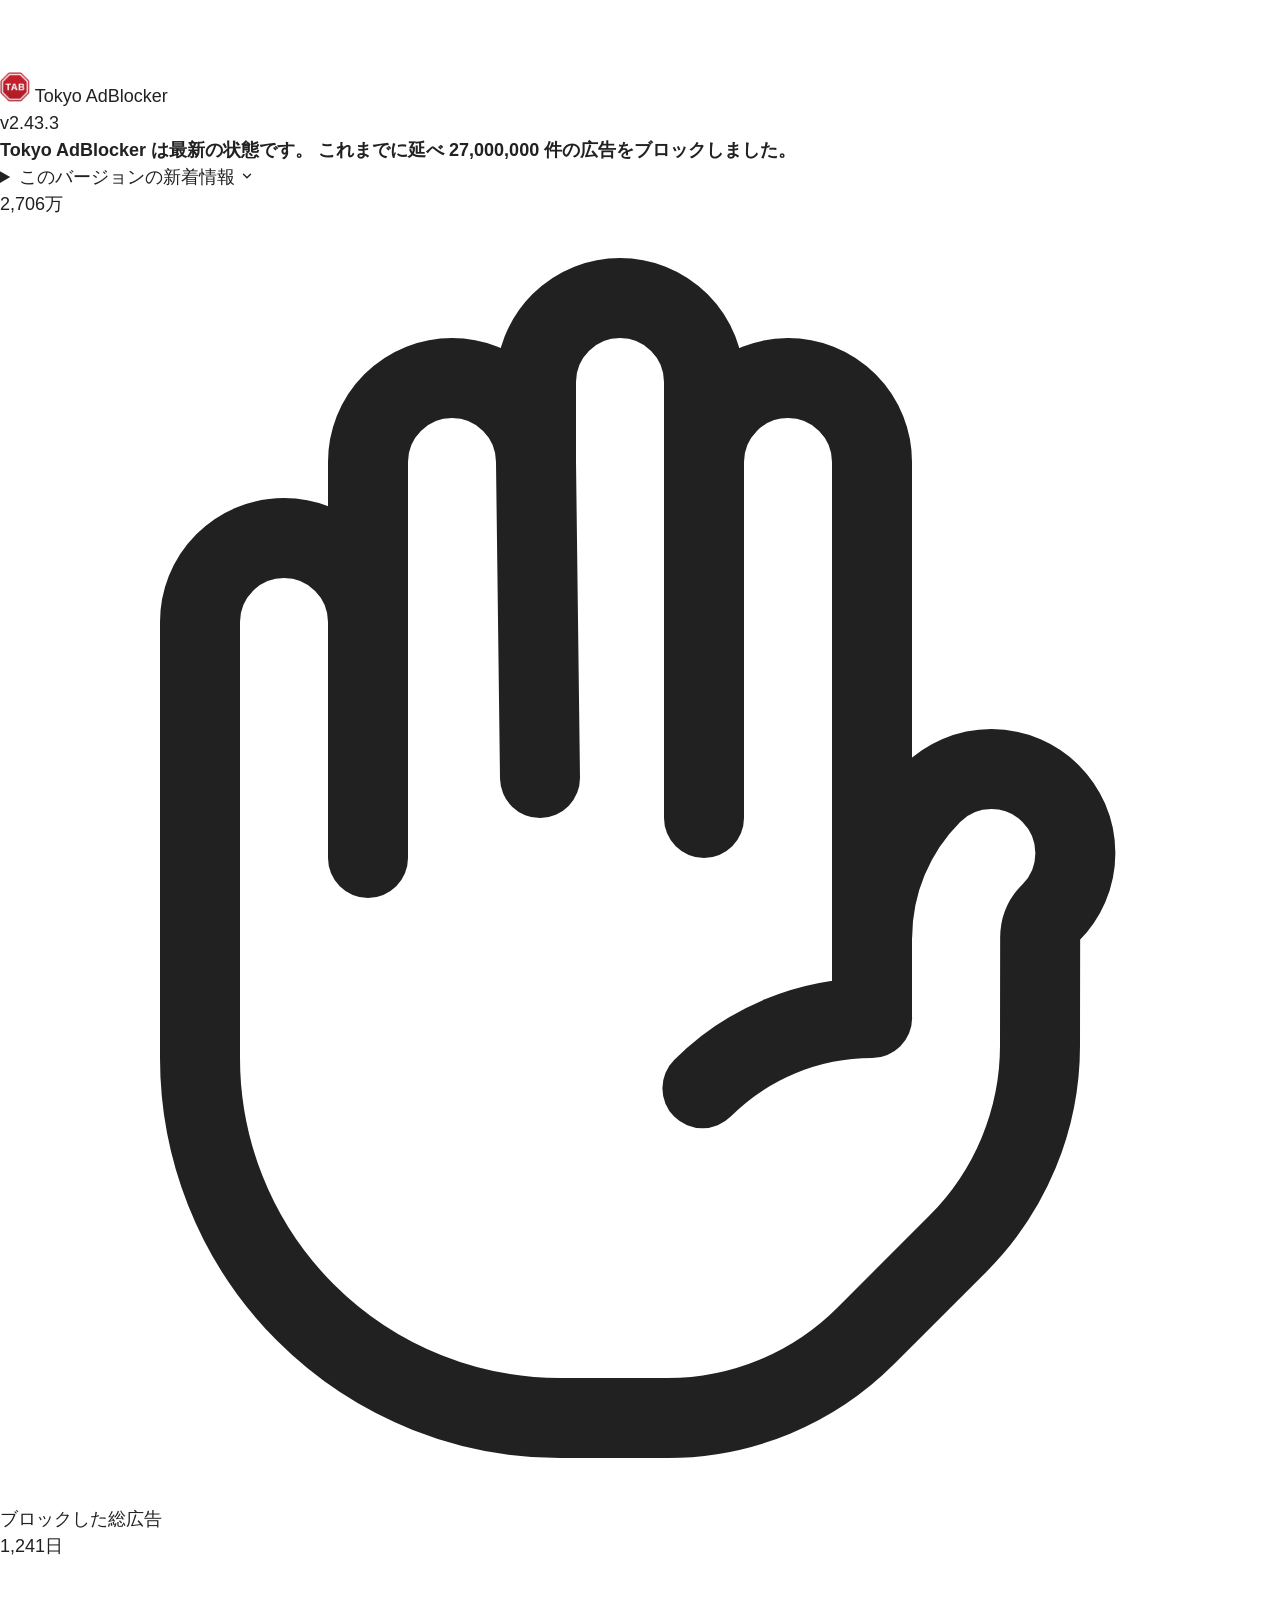
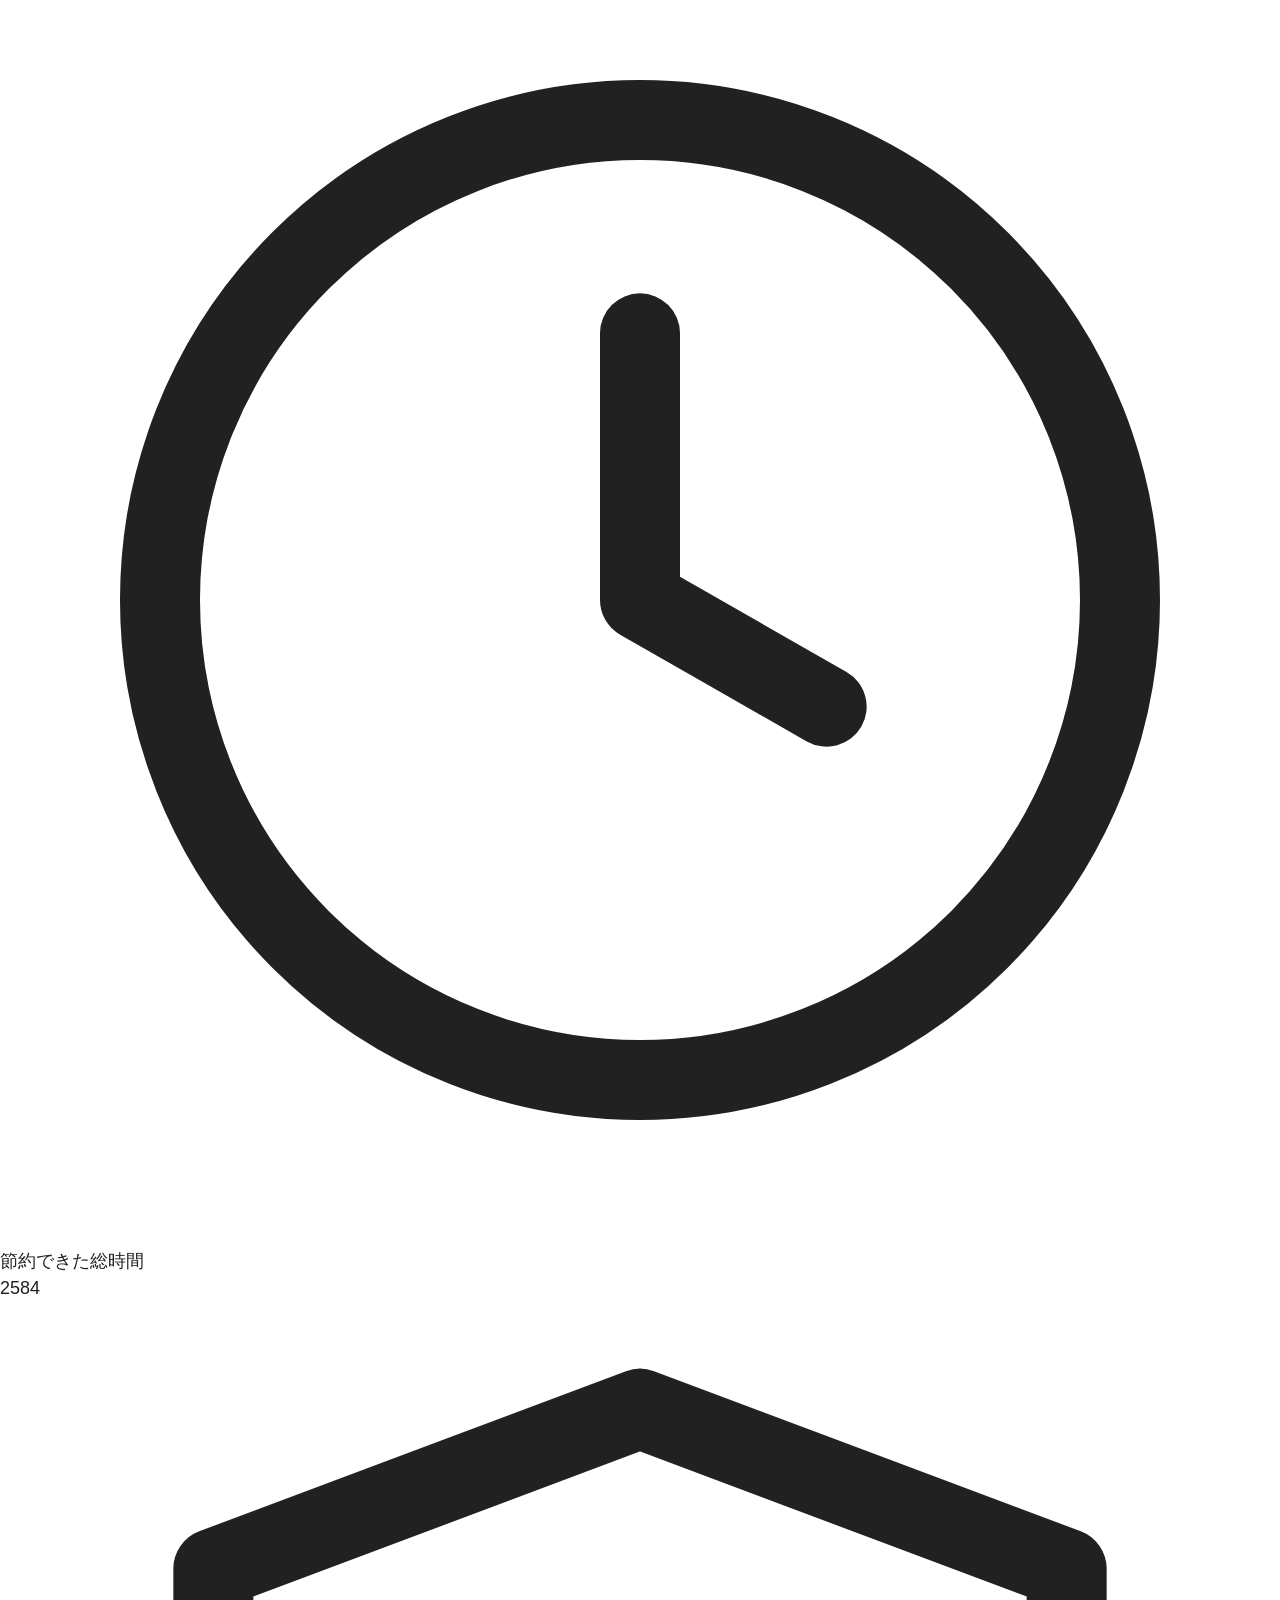
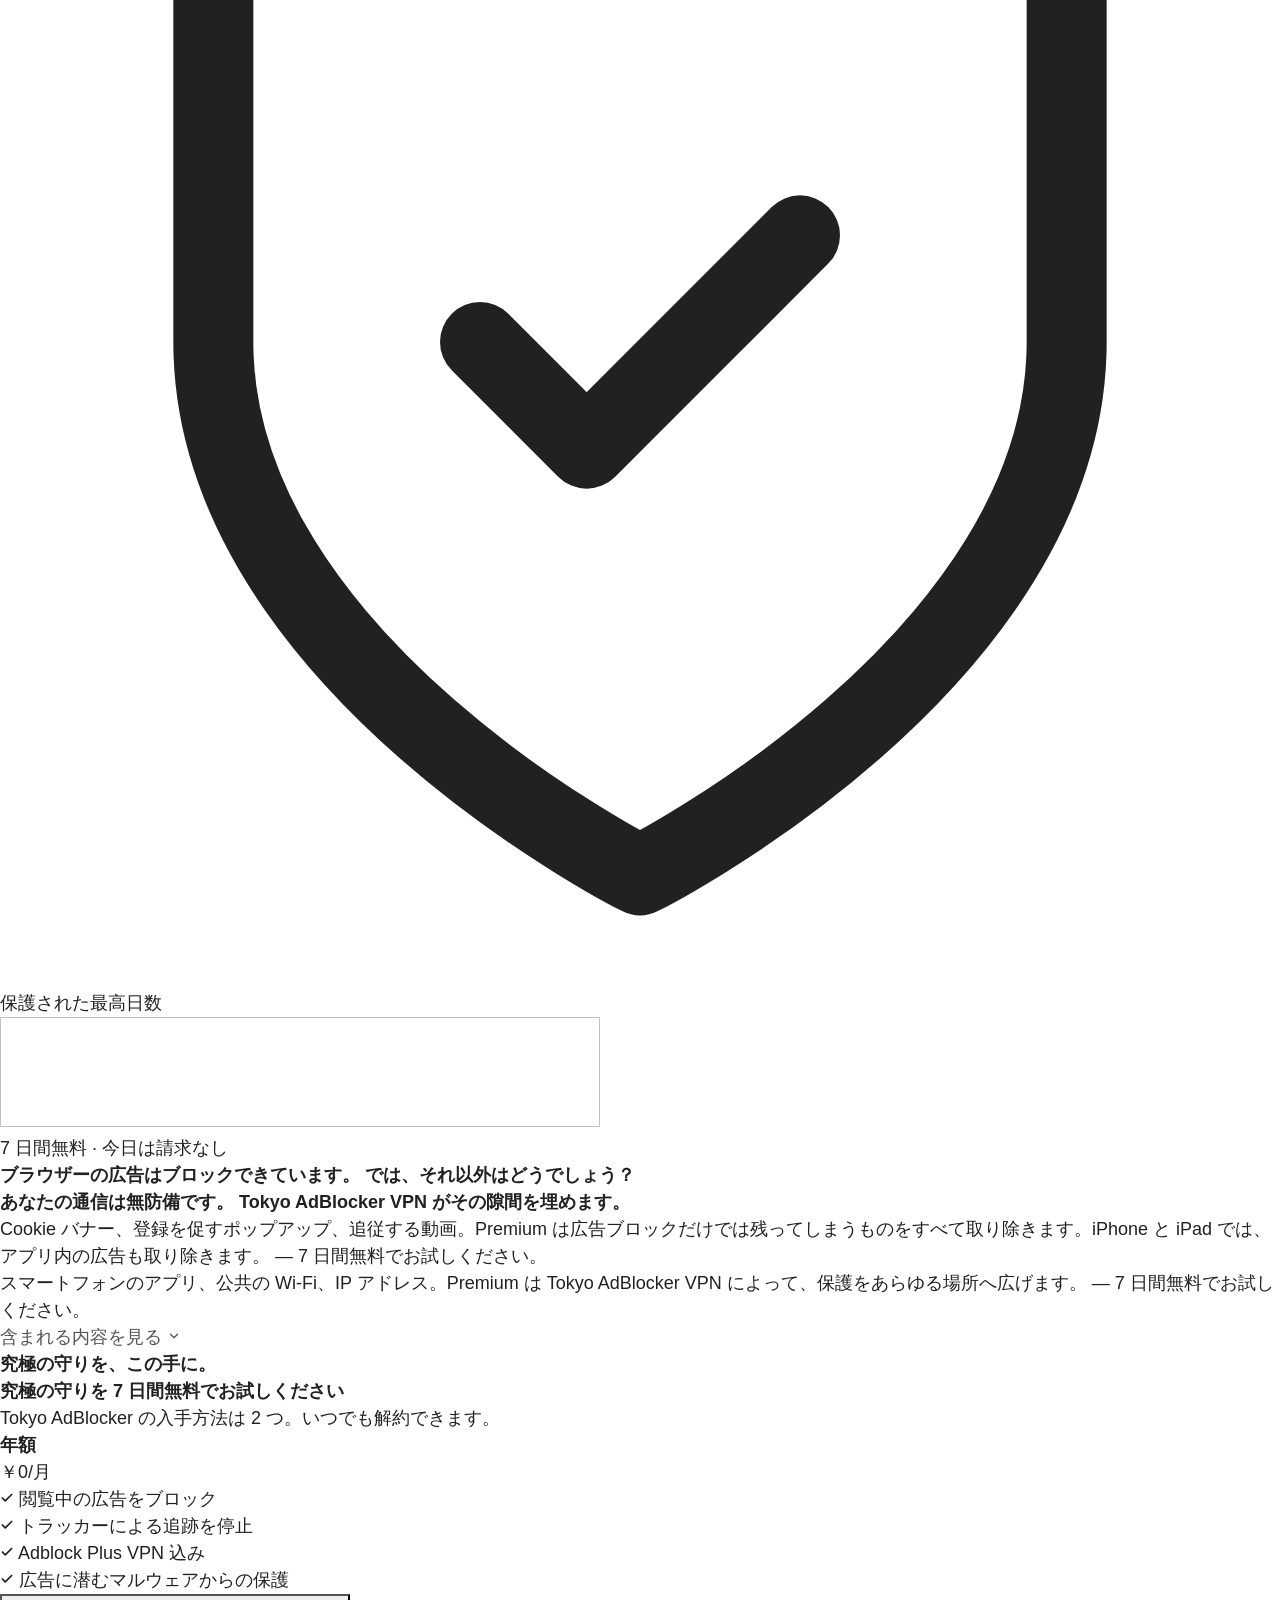
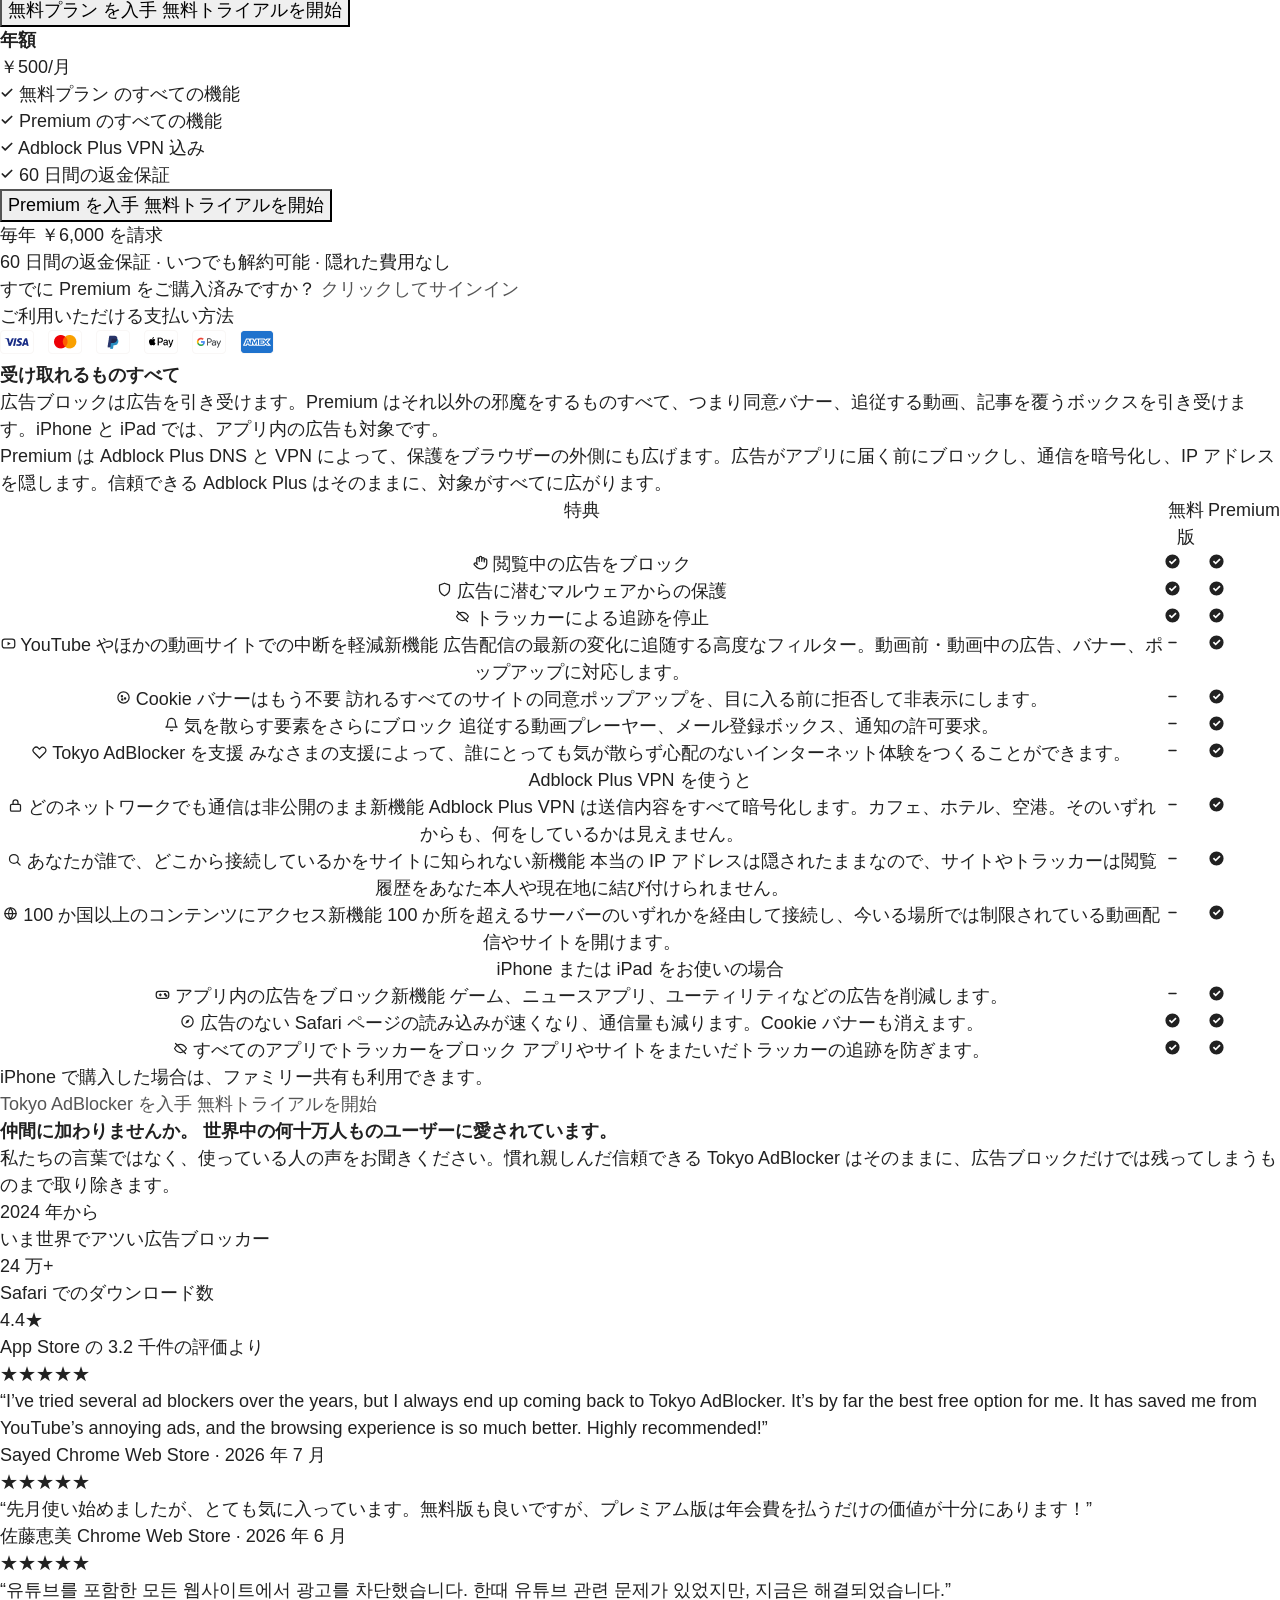
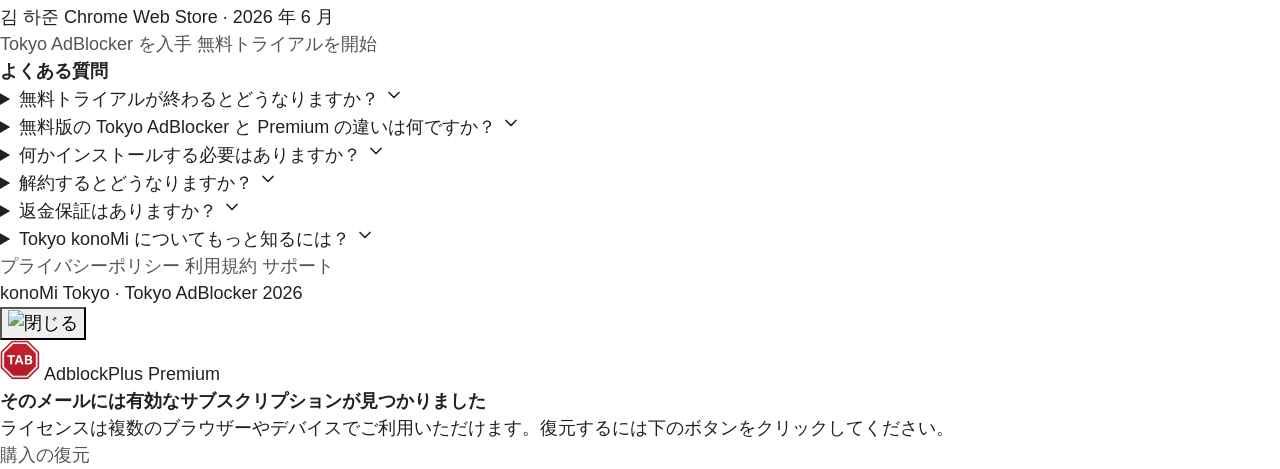
==== index.html @ ebba20a5 "Update index.html" ====
<!DOCTYPE html>
<html 
lang="ja"
data-page="whats-new"
data-siteurl="https://tokyo-adblocker.vercel.app/"
dir="ltr"
class="no-js  page-whats-new">
  <head>
    <meta charset="utf-8">
<meta name="viewport" content="width=device-width, initial-scale=1">

<link rel="icon" href="/tab.png">
    
<title>Tokyo AdBlocker の新着情報</title>

  <meta name="description" content="Tokyo AdBlocker がブロックした内容、このバージョンでの変更点、そして Tokyo AdBlocker Premium がブラウザーの外側でもたらすものをご覧ください。">

<link rel="canonical" href="https://tokyo-adblocker.vercel.app/">


  <meta name="robots" content="none">

    
<meta property="og:image" content="/tab.png">
<meta property="og:title" content="Tokyo AdBlocker の新着情報">

  <meta property="og:description" content="Tokyo AdBlocker がブロックした内容、このバージョンでの変更点、そして Tokyo AdBlocker Premium がブラウザーの外側でもたらすものをご覧ください。">

<meta property="og:locale" content="ja_JP">

  
    <meta property="og:locale:alternate" content="ar_AR">
  

  
    <meta property="og:locale:alternate" content="de_DE">
  

  
    <meta property="og:locale:alternate" content="el_GR">
  

  
    <meta property="og:locale:alternate" content="en_US">
  

  
    <meta property="og:locale:alternate" content="es_ES">
  

  
    <meta property="og:locale:alternate" content="fr_FR">
  

  
    <meta property="og:locale:alternate" content="hu_HU">
  

  
    <meta property="og:locale:alternate" content="it_IT">
  

  

  
    <meta property="og:locale:alternate" content="ko_KR">
  

  
    <meta property="og:locale:alternate" content="nl_NL">
  

  
    <meta property="og:locale:alternate" content="pl_PL">
  

  
    <meta property="og:locale:alternate" content="pt_PT">
  

  
    <meta property="og:locale:alternate" content="pt_BR">
  

  
    <meta property="og:locale:alternate" content="ru_RU">
  

  
    <meta property="og:locale:alternate" content="sv">
  

  
    <meta property="og:locale:alternate" content="tr_TR">
  

  
    <meta property="og:locale:alternate" content="vi_VN">
  

  
    <meta property="og:locale:alternate" content="zh_CN">
  

  
    <meta property="og:locale:alternate" content="zh_TW">
  

<meta property="og:url" content="https://tokyo-adblocker.vercel.app/">


<meta name="twitter:site" content="@KonoMi_Tokyo">
<meta name="twitter:creator" content="@KonoMi_Tokyo">
    <script>(()=>{
// source scripts/namespace

const scriptTime = parseInt(performance.now(), 10);

const isLive = location.hostname == ".tokyo-adblocker.vercel.app" || location.hostname.endsWith(".tokyo-adblocker.vercel.app");

/**
 * @namespace
 * @prop {number} scriptTime - the earliest point where an inline script could measure performance
 * @prop {object} query - global reference to initial window.location.search URL Search Params
 * @prop {object} api - functions provided to third parties
 * @prop {object} strings - localised strings injected via script
 * @prop {object} settings - shared settings injected via script
 */
const adblock = window.adblock = {
  isLive,
  scriptTime,
  query: new URLSearchParams(window.location.search),
  api: {},
  strings: {},
  settings: {},
};

})()</script>
<script>(()=>{
// source scripts/generated-settings
// requires scripts/namespace

adblock.settings.page = "whats-new";
adblock.settings.locale = "ja";

 adblock.settings.pageCode = "WN"; 

})()</script>
<script>(()=>{
// source scripts/events
// requires scripts/namespace

const eventCallbacks = {};

/**
 * Call a callback after an event is triggered
 * @param {string} event - event name
 * @param {function} callback - callback function
 */
adblock.on = function onEvent(event, callback) {
  if (!Array.isArray(eventCallbacks[event])) eventCallbacks[event] = [];
  eventCallbacks[event].push(callback);
}

const onceAfterCallbacks = {};

/**
 * Call a callback only once after an event has occured once
 * 
 * Will call immediately if the event has already been tirggered
 * 
 * @param event - event name
 * @param callback - callback function
 */
adblock.onceAfter = function afterEvent(event, callback) {
  if (onceAfterCallbacks[event] === true) return callback()
  if (onceAfterCallbacks[event] === undefined) onceAfterCallbacks[event] = [];
  onceAfterCallbacks[event].push(callback);
}

/**
 * Trigger an event (call it's callbacks)
 * @param {string} event - event name
 * @param {object} data - event data
 */
adblock.trigger = function triggerEvent(event, data) {
  if (Array.isArray(onceAfterCallbacks[event])) {
    onceAfterCallbacks[event].forEach(callback => callback(data));
    onceAfterCallbacks[event] = true;
  }
  if (Array.isArray(eventCallbacks[event])) {
    eventCallbacks[event].forEach(callback => callback(data));
  }
}

})()</script>

<script>
// source scripts/sessions
// requires scripts/namespace

const ALPHANUM = "0123456789abcdefghijklmnopqrstuvwxyzABCDEFGHIJKLMNOPQRSTUVWXYZ";

/** generate sudo-random id */
adblock.uid = function uid(length = 32) {
  return [...Array(length)].map(() => ALPHANUM[Math.floor(Math.random() * ALPHANUM.length)]).join("");
}

/** browsing session uid */
adblock.sid = adblock.query.get("sid") || adblock.uid();

</script>
<script>(()=>{
// source scripts/analytics-functions
// requires scripts/namespace
// requires scripts/sessions

/** create an object from url params **/
adblock.URLSearchObject = function URLSearchObject(search) {
  const params = new URLSearchParams(search);
  return [...params.entries()].reduce((object, entry) => {
    const [key, value] = entry;
    if (object.hasOwnProperty(key)) {
      if (Array.isArray(object[key])) object[key].push(value);
      else object[key] = [object[key], value];
    } else {
      object[key] = value;
    }
    return object;
  }, {});
}

const urlParamsJSON = JSON.stringify(adblock.URLSearchObject(location.search));

/** record data/activity via access log entry */
adblock.log = function log(event, data = {}) {
  try {

    const hardcoded = {
      logVersion: "2.1.1",
      event: event,
      sid: adblock.sid,
      pageName: adblock.settings.page,
      pageLocale: adblock.settings.locale,
      pagePath: location.pathname,
      urlParams: urlParamsJSON,
    };

    if (adblock.hasOwnProperty("experiment") && adblock.hasOwnProperty("variant")) {
      hardcoded.experiments = adblock.formatExperimentRecord(Object.fromEntries([[adblock.experiment, adblock.variant]]));
    }

    const params = new URLSearchParams();

    for (const property in data) {
      if (hardcoded.hasOwnProperty(property)) console.error(`adblock.log() recieved data with reserved property: ${property}`);
      if (data[property] == null || data[property] == undefined) continue;
      params.set(property, data[property]);
    }

    for (const property in hardcoded) {
      params.set(property, hardcoded[property]);
    }

    if (adblock.isLive) {
      return fetch(`/access?${params.toString()}`, {keepalive: true});
    } else {
      return new Promise(resolve => {
        console.log(event, adblock.URLSearchObject(params.toString()));
        resolve();
      });
    }

  } catch (error) {
    console.error("adblock.log", event, data, error);
  }
}

})()</script>

<script>(()=>{
// source scripts/error-reporting
// requires scripts/namespace
// requires scripts/analytics-functions
// uses scripts/extension-injection

/**
 * @param {string} source - Where did the error come from?
 * @param {Error} error - The Error that was thrown
 * @returns {Promise}
 */

  });
}

/**
 * @param {string} source - Where did the rejection come from?
 * @param {Object} rejection
 * @param {string} rejection.reason - Categorize why the rejection occurd by name e.g. (response|timeout)
 * @param {string} rejection.status - The HTTP status that was returned, if relevant
 * @param {Object|string} rejection.response - The response data that we recieved from the server (must be JSON stringifyable)
 * @returns {Promise}
 */


})()</script>
<script>(()=>{
// source scripts/extension-injection
// requires scripts/namespace
// requires scripts/events
// requires scripts/error-reporting

const EXTENSION_INJECTION_TIMOUT = 1000;

function observeExtensionInjection(extensionName, extensionId) {
  if (document.documentElement.dataset.hasOwnProperty(extensionId)) {
    handleExtensionInjection(extensionName, extensionId);
  } else {
    const observer = new MutationObserver(() => {
      if (document.documentElement.dataset.hasOwnProperty(extensionId)) {
        handleExtensionInjection(extensionName, extensionId);
        observer.disconnect();
      }
    });
    observer.observe(document.documentElement, {attributes: true});
  }
}

function handleExtensionInjection(extensionName, extensionId) {
  try {
    adblock[extensionName] = JSON.parse(document.documentElement.dataset[extensionId]);
    adblock.injectionTime = parseInt(performance.now(), 10);
    adblock.trigger(extensionName, adblock[extensionName]);
  } catch (error) {
    const context = {};
    context[extensionId] = document.documentElement.dataset[extensionId];
    adblock.logScriptError("handleExtensionInjection", error);
  }
}
    }
  }
}

})()</script>

<script>(()=>{
// requires scripts/namespace

const experimentRecordName = "experiments";

adblock.getExperimentStore = function getExperimentStore() {
  const experimentRecord = localStorage.getItem(experimentRecordName);
  if (typeof experimentRecord == "string" && experimentRecord.length > 0) {
    return JSON.parse(experimentRecord);
  } else {
    return {};
  }
};

adblock.storeExperiment = function storeExperiment(experiment, variant) {
  const experimentStore = adblock.getExperimentStore();
  experimentStore[experiment ?? adblock.experiment] = variant ?? adblock.variant;
  localStorage.setItem(experimentRecordName, JSON.stringify(experimentStore));
};

adblock.setExperiment = function setExperiment({experiment, variant}) {
  adblock.experiment = experiment;
  adblock.variant = variant;
  adblock.storeExperiment();
};

adblock.formatExperimentRecord = function formatExperimentRecord(experimentStore) {
  return Object.entries(experimentStore).map((entry) => entry.join("|")).join(",");
};

})()</script>
    <style>
  
  /* placeholder loading animations */

  @keyframes placeholder-loading {
    0% {
      background-color: hsl(200, 20%, 80%);
    }
    100% {
      background-color: hsl(200, 20%, 95%);
    }
  }
  
  .placeholder,
  .placeholder * {
    color: transparent !important;
    outline: transparent !important;
    list-style: none !important;
    border-color: transparent !important;
    background: transparent;
    box-shadow: none !important;
  }
  
  .placeholder * {
    background-color: transparent !important;
  }
  
  .animate-placeholders .placeholder {
    animation: placeholder-loading 1s linear infinite alternate;
  }

</style>

<script>
  // placeholder loading animations are transparent for the first 250ms before they
  // begin animating so that we can possibly remove them if their loading finishes
  // before the user sees
  setTimeout(() => {
    if (!document.querySelector(".placeholder")) return;
    document.documentElement.classList.add("animate-placeholders");
  }, 250);
</script>

    <link rel="stylesheet" href="/1.css">
<link rel="stylesheet" href="/2.css">
<link rel="stylesheet" href="/3.css">
<link rel="stylesheet" href="/4.css">
    <script>(()=>{
// requires scripts/namespace

adblock.settings.detectedOperatingSystem = navigator.userAgent.includes("Windows NT") ? "windows"
  : navigator.userAgent.includes("iPhone") || navigator.userAgent.includes("iPad") ? "ios"
  : navigator.userAgent.includes("Macintosh") ? "mac"
  : navigator.userAgent.includes("Linux") ? "linux"
  : "other";

adblock.settings.detectedBrowser = /opera|opr\//i.test(navigator.userAgent) ? "opera"
  : /SamsungBrowser/i.test(navigator.userAgent) ? "samsung"
  : /\sedg\/|edg([ea])/i.test(navigator.userAgent) ? "edge"
  : /firefox|iceweasel/i.test(navigator.userAgent) ? "firefox"
  : /chrome|chromium/i.test(navigator.userAgent) ? "chrome"
  : /safari|applewebkit/i.test(navigator.userAgent) ? "safari"
  : "other";

})()</script>
<script>(()=>{


const maxLoadReportDelay = 3000;

let loadReported = false;



setTimeout(reportLoad, maxLoadReportDelay);

window.addEventListener("load", function onLoad() {
  adblock.loadTime = parseInt(performance.now(), 10);
  if (loadReported) {
    adblock.log("late-load", {
      entryVersion: "1.0.0",
      scriptTime: adblock.scriptTime,
      injectionTime: adblock.injectionTime,
      loadTime: adblock.loadTime,
    });
  } else {
    reportLoad();
  }
});



  }
});

})()</script>
<script>(()=>{

// FIXME: Hotfix to support images in localised strings via CMS
// Remove when img tag added to allowlist of tags in strings
document.addEventListener("DOMContentLoaded", () => {
  document.querySelectorAll("span.img").forEach(span => {
    span.innerHTML = span.outerHTML.replace("span", "img");
    span.replaceWith(span.querySelector("img"));
  });
});

})()</script>
<script>(()=>{
// requires scripts/namespace
// requires scripts/analytics-functions
// requires scripts/error-reporting

document.addEventListener("DOMContentLoaded", function onDOMLoaded() {
  document.querySelectorAll(".track-click, [data-click]").forEach(target => {
    target.addEventListener("click", function onTrackedClick() {
      try {
        const data = {};
        if (typeof target.dataset == "object" && typeof target.dataset.click == "string") {
          // if target has data-click then use that for click tracking data
          Object.assign(data, JSON.parse(target.dataset.click));
        } else {
          // else use the indexOf the target in the page and its classes as "tags"
          let targetIndex = Array.from(document.querySelectorAll(".track-click")).indexOf(target);
          data.trigger = `trigger-${targetIndex + 1}`;
          data.tags = Array.from(target.classList);
        }
        adblock.log("click", data);
      } catch (error) {
        adblock.logScriptError("click-tracking", error);
      }
    });
  });
});

})()</script>
<!-- TODO: Change settings.js to set location only and implement location based features inline below -->

    
      

  <script>(() => {
    const PRESETS = {
      // The VPN copy on its own. Traffic is already pointed at this one.
      "vpn": { variant: "vpn" },
      // The extension's on-page dialog: the VPN copy, its own heading, and an
      // image where the status block otherwise goes.
      "vpn-opd": { variant: "vpn", heading: "opd", top: "image" },
    };


    const TRIAL_DAYS = [7];

    const root = document.documentElement;

    const preset = PRESETS[adblock.query.get("variant")];
    if (preset) {
      root.dataset.wnVariant = preset.variant;
      if (preset.heading) root.dataset.wnHeading = preset.heading;
      if (preset.top) root.dataset.wnTop = preset.top;
    }

    const trial = parseInt(adblock.query.get("trial"), 10);
    if (TRIAL_DAYS.includes(trial)) root.dataset.wnTrial = trial;
  })()</script>

  <link rel="stylesheet" href="https://adblockplus.org/css/pages/whats-new.css?3395757907">

  <script>
    // Strings read from JS. These come from eyeo-controlled locale files, not
    // user input; see includes/scripts/namespace.html.
    Object.assign(adblock.strings, {
      "whats-new-pricing__savings": "{savingsPercent}% お得", // nosemgrep: generic.html-templates.security.var-in-script-tag.var-in-script-tag
      "whats-new-pricing__equivalent": "1 か月あたり {amount} です", // nosemgrep: generic.html-templates.security.var-in-script-tag.var-in-script-tag
      "whats-new-pricing__billed-monthly": "毎月 {amount} を請求", // nosemgrep: generic.html-templates.security.var-in-script-tag.var-in-script-tag
      "whats-new-pricing__billed-yearly": "毎年 {amount} を請求", // nosemgrep: generic.html-templates.security.var-in-script-tag.var-in-script-tag
      "whats-new-pricing__billed-trial-monthly": "7 日間無料、その後は月額 {amount} を請求", // nosemgrep: generic.html-templates.security.var-in-script-tag.var-in-script-tag
      "whats-new-pricing__billed-trial-yearly": "7 日間無料、その後は年額 {amount} を請求", // nosemgrep: generic.html-templates.security.var-in-script-tag.var-in-script-tag
      "whats-new-status__headline-count": "これまでに {count} 件の広告をブロックしました。", // nosemgrep: generic.html-templates.security.var-in-script-tag.var-in-script-tag
    });
  </script>

    
  </head>
  <body class="">
    


    
      









<div class="whats-new-page">

  <!-- ===== 1. BRAND BAR ===== -->
<header class="whats-new-header">
  <div class="whats-new-header__brand">
    <img
      alt=""
      class="whats-new-header__logo"
      height="30"
      width="30"
      src="tab.png">
    <span class="whats-new-header__name">Tokyo AdBlocker</span>
  </div>

  
  <p class="whats-new-header__version">
    <span class="whats-new-header__version-number">v2.43.3</span>
  </p>
</header>


  
  <div class="whats-new-shell">
    <!-- ===== 2. STATUS ===== -->
<section class="whats-new-inner whats-new-status">
  <h1 class="whats-new-status__headline">
    <span class="whats-new-status__headline-line">
      Tokyo AdBlocker は最新の状態です。
    </span>
    
    <span class="whats-new-statusheadline-line whats-new-statusheadline-count">これまでに延べ <span class="whats-new-status__count">27,000,000</span> 件の広告をブロックしました。</span>
  </h1>

  <details class="whats-new-disclosure">
    <summary class="whats-new-disclosure__summary"
             data-click='{"type":"whats-new-disclosure","trigger":"changelog"}'>
      <span>このバージョンの新着情報</span>
      <svg class="whats-new-disclosure__chevron" width="14" height="14" viewBox="0 0 24 24"
           fill="none" stroke="currentColor" stroke-width="2.4" stroke-linecap="round"
           stroke-linejoin="round" aria-hidden="true"><polyline points="6 9 12 15 18 9"/></svg>
    </summary>
    <!--
      The bullets describe one specific extension release, so they need editing
      on every release that points traffic here. The version beside the heading
      comes from the extension payload, not from this file; whats-new-stats.js
      writes it into .whats-new-changelog__version.
    -->
    <div class="whats-new-disclosure__panel">
      <p class="whats-new-changelog__heading">
        リリースノート —
        <span class="whats-new-changelog__version">v2.43.3</span>
      </p>
      <ul class="whats-new-changelog__list">
        <li>広告とトラッカーのブロック精度を高めるため、フィルターリストを更新</li>
        <li>スニペットライブラリを更新</li>
        <li>要素非表示フィルターおよび要素非表示エミュレーションフィルターでインライン CSS に対応し、非表示や削除にとどまらないスタイル調整が可能に</li>
      </ul>
      <p class="whats-new-changelog__more">
        <a href="https://github.com/konomi-tokyo/test/blob/main/README.md#%E5%A4%89%E6%9B%B4%E5%B1%A5%E6%AD%B4"
           target="_blank" rel="noopener" hreflang="en">
          変更履歴を見る <span aria-hidden="true">&rsaquo;</span>
        </a>
      </p>
    </div>
  </details>

 
  <ul class="whats-new-stats">
    <li class="whats-new-stat">
      <p class="whats-new-stat__value" data-stat="ads-blocked">2,706万</p>
      <p class="whats-new-stat__label">
        <svg class="whats-new-stat__icon" viewBox="0 0 24 24" fill="none" stroke="currentColor"
             stroke-width="1.5" aria-hidden="true">
          <path stroke-linecap="round" stroke-linejoin="round" d="M10.05 4.575a1.575 1.575 0 1 0-3.15 0v3m3.15-3v-1.5a1.575 1.575 0 0 1 3.15 0v1.5m-3.15 0 .075 5.925m3.075.75V4.575m0 0a1.575 1.575 0 0 1 3.15 0V15M6.9 7.575a1.575 1.575 0 1 0-3.15 0v8.175a6.75 6.75 0 0 0 6.75 6.75h2.018a5.25 5.25 0 0 0 3.712-1.538l1.732-1.732a5.25 5.25 0 0 0 1.538-3.712l.003-2.024a.668.668 0 0 1 .198-.471 1.575 1.575 0 1 0-2.228-2.228 3.818 3.818 0 0 0-1.12 2.687M6.9 7.575V12m6.27 4.318A4.49 4.49 0 0 1 16.35 15m.002 0h-.002"/>
        </svg>
        ブロックした総広告
      </p>
    </li>
    <li class="whats-new-stat">
      <p class="whats-new-stat__value" data-stat="time-saved">1,241日</p>
      <p class="whats-new-stat__label">
        <svg class="whats-new-stat__icon" viewBox="0 0 24 24" fill="none" stroke="currentColor"
             stroke-width="1.5" stroke-linecap="round" stroke-linejoin="round" aria-hidden="true">
          <circle cx="12" cy="12" r="9"/><polyline points="12 7 12 12 15.5 14"/>
        </svg>
        節約できた総時間
      </p>
    </li>
    <li class="whats-new-stat">
      <p class="whats-new-stat__value" data-stat="days-protected">2584</p>
      <p class="whats-new-stat__label">
        <svg class="whats-new-stat__icon" viewBox="0 0 24 24" fill="none" stroke="currentColor"
             stroke-width="1.5" stroke-linecap="round" stroke-linejoin="round" aria-hidden="true">
          <path d="M12 22s8-4 8-10V5l-8-3-8 3v7c0 6 8 10 8 10Z"/><polyline points="9 12 11 14 15 10"/>
        </svg>
        保護された最高日数
      </p>
    </li>
  </ul>
</section>

    <!-- ===== 2b. PROMO ===== -->

<section class="whats-new-inner whats-new-promo">
  <img
    class="whats-new-promo__image"
    alt=""
    width="600"
    height="110"
    loading="lazy">
</section>

    <div class="whats-new-divider"></div>
    <!-- ===== 3. HERO ===== -->
<section class="whats-new-inner whats-new-hero">
  <!--
    Shown by ?trial=7 only. It is the first thing the trial states say, because
    "no charge today" is the objection the price answers a moment later.
  -->
  <p class="whats-new-trial-badge" data-wn-offer="trial">
    7 日間無料 · 今日は請求なし
  </p>

  <h2 class="whats-new-hero__heading" data-wn-heading-only="standard">
    ブラウザーの広告はブロックできています。
    <em>では、それ以外はどうでしょう？</em>
  </h2>

  <!--
    ?variant=vpn-opd's own heading. It names the gap rather than the product,
    which is what the dialog the visitor just came from promised them. The plain
    ?variant=vpn keeps the heading above.
  -->
  <h2 class="whats-new-hero__heading" data-wn-heading-only="opd">
    あなたの通信は無防備です。
    <em>Tokyo AdBlocker VPN がその隙間を埋めます。</em>
  </h2>

  <p class="whats-new-hero__text" data-wn-only="default">
    Cookie バナー、登録を促すポップアップ、追従する動画。Premium は広告ブロックだけでは残ってしまうものをすべて取り除きます。iPhone と iPad では、アプリ内の広告も取り除きます。
    <!--
      A sentence of its own, not part of the paragraph above: it is only true
      while a trial is on offer, and the paragraph has to stand without it.
    -->
    <em class="whats-new-hero__trial-line" data-wn-offer="trial">— 7 日間無料でお試しください。</em>
  </p>

  <p class="whats-new-hero__text" data-wn-only="vpn">
    スマートフォンのアプリ、公共の Wi-Fi、IP アドレス。Premium は Tokyo AdBlocker VPN によって、保護をあらゆる場所へ広げます。
    <em class="whats-new-hero__trial-line" data-wn-offer="trial">— 7 日間無料でお試しください。</em>
  </p>

  <!--
    A jump to the comparison table rather than a second, shorter list of the
    same features. The chevron points down and stays down: it signals where the
    link goes, not an open or closed state.
  -->
  <p class="whats-new-jump">
    <a class="whats-new-jump__link" href="#whats-new-benefits"
       data-click='{"type":"whats-new-cta","trigger":"see-included"}'>
      含まれる内容を見る
      <svg class="whats-new-jump__chevron" width="14" height="14" viewBox="0 0 24 24"
           fill="none" stroke="currentColor" stroke-width="2.4" stroke-linecap="round"
           stroke-linejoin="round" aria-hidden="true"><polyline points="6 9 12 15 18 9"/></svg>
    </a>
  </p>
</section>

    <!-- ===== 4. PRICING ===== -->
<section class="whats-new-inner whats-new-pricing-section" id="whats-new-pricing">
  <div class="whats-new-pricing">
    <h2 class="whats-new-pricing__heading" data-wn-offer="standard">
      究極の守りを、この手に。
    </h2>
    <h2 class="whats-new-pricing__heading" data-wn-offer="trial">
      究極の守りを 7 日間無料でお試しください
    </h2>
    <p class="whats-new-pricing__lede">
      Tokyo AdBlocker の入手方法は 2 つ。いつでも解約できます。
    </p>

    <!--
      Both cards show a per-month figure so they compare directly, with the real
      charge spelled out underneath. Every number here is written by whats-new.js
      from modules/prices.js; the markup ships none of its own.
    -->
    <div class="whats-new-plans">

      <article class="whats-new-plan">
        <h3 class="whats-new-plan__name">年額</h3>
        <!--
          .placeholder sits on the amount, not the card: the shared rules in
          includes/placeholder-animations.html strip background and border from
          whatever carries the class, which on a card would blank the whole
          thing. Only the price is unknown before JS runs, so only the price
          waits.
        -->
        <p class="whats-new-plan__price" dir="ltr" data-frequency="monthly">
          <span class="whats-new-plan__amount whats-new-plan__amount--long">￥0</span><span class="whats-new-plan__frequency">/月</span>
        </p>
        <style>
  .vat-exclusive__text,
  .vat-inclusive__text { display: none; }
  .vat-exclusive .vat-exclusive__text { display: block; }
  .vat-inclusive .vat-inclusive__text { display: block; }
</style>

<p class="vat-inclusive__text">
  <small>
    inclusive of VAT
  </small>
</p>

<p class="vat-exclusive__text">
  <small>
    付加価値税（VAT）は含みません
  </small>
</p>
        <ul class="whats-new-plan__benefits">
          <li>
            <svg width="14" height="14" viewBox="0 0 24 24" fill="none" stroke="currentColor"
                 stroke-width="3" stroke-linecap="round" stroke-linejoin="round" aria-hidden="true"><polyline points="20 6 9 17 4 12"/></svg>
            閲覧中の広告をブロック
          </li>
          <li data-wn-only="default">
            <svg width="14" height="14" viewBox="0 0 24 24" fill="none" stroke="currentColor"
                 stroke-width="3" stroke-linecap="round" stroke-linejoin="round" aria-hidden="true"><polyline points="20 6 9 17 4 12"/></svg>
            トラッカーによる追跡を停止
          </li>
          <li data-wn-only="vpn">
            <svg width="14" height="14" viewBox="0 0 24 24" fill="none" stroke="currentColor"
                 stroke-width="3" stroke-linecap="round" stroke-linejoin="round" aria-hidden="true"><polyline points="20 6 9 17 4 12"/></svg>
            Adblock Plus VPN 込み
          </li>
          <li>
            <svg width="14" height="14" viewBox="0 0 24 24" fill="none" stroke="currentColor"
                 stroke-width="3" stroke-linecap="round" stroke-linejoin="round" aria-hidden="true"><polyline points="20 6 9 17 4 12"/></svg>
            広告に潜むマルウェアからの保護
          </li>
        </ul>
        <!--
          Enabled by whats-new.js once there is a real price to charge. Both
          labels ship and the CSS hides one, so the label always matches the
          offer the page is showing, in every language, with no JS.
        -->
        <button type="button" class="whats-new-button whats-new-checkout-button" data-frequency="monthly" data-click="{&quot;type&quot;:&quot;checkout-start&quot;,&quot;currency&quot;:&quot;JPY&quot;,&quot;frequency&quot;:&quot;monthly&quot;,&quot;amount&quot;:600,&quot;trial&quot;:0,&quot;trigger&quot;:&quot;pricing-monthly&quot;}">
          <span data-wn-offer="standard">無料プラン を入手</span>
          <span data-wn-offer="trial">無料トライアルを開始</span>
        </button>
        <p class="whats-new-plan__billed" data-billed-for="monthly"></p>
      </article>

      <article class="whats-new-plan whats-new-plan--featured">
        <p class="whats-new-plan__badge" id="whats-new-savings"></p>
        <h3 class="whats-new-plan__name">年額</h3>
        <p class="whats-new-plan__price" dir="ltr" data-frequency="yearly">
          <span class="whats-new-plan__amount whats-new-plan__amount--long">￥500</span><span class="whats-new-plan__frequency">/月</span>
        </p>
        <style>
  .vat-exclusive__text,
  .vat-inclusive__text { display: none; }
  .vat-exclusive .vat-exclusive__text { display: block; }
  .vat-inclusive .vat-inclusive__text { display: block; }
</style>

<p class="vat-inclusive__text">
  <small>
    inclusive of VAT
  </small>
</p>

<p class="vat-exclusive__text">
  <small>
    付加価値税（VAT）は含みません
  </small>
</p>
        <ul class="whats-new-plan__benefits">
          <li>
            <svg width="14" height="14" viewBox="0 0 24 24" fill="none" stroke="currentColor"
                 stroke-width="3" stroke-linecap="round" stroke-linejoin="round" aria-hidden="true"><polyline points="20 6 9 17 4 12"/></svg>
            無料プラン のすべての機能
          </li>
          <li data-wn-only="default">
            <svg width="14" height="14" viewBox="0 0 24 24" fill="none" stroke="currentColor"
                 stroke-width="3" stroke-linecap="round" stroke-linejoin="round" aria-hidden="true"><polyline points="20 6 9 17 4 12"/></svg>
            Premium のすべての機能
          </li>
          <li data-wn-only="vpn">
            <svg width="14" height="14" viewBox="0 0 24 24" fill="none" stroke="currentColor"
                 stroke-width="3" stroke-linecap="round" stroke-linejoin="round" aria-hidden="true"><polyline points="20 6 9 17 4 12"/></svg>
            Adblock Plus VPN 込み
          </li>
          <li>
            <svg width="14" height="14" viewBox="0 0 24 24" fill="none" stroke="currentColor"
                 stroke-width="3" stroke-linecap="round" stroke-linejoin="round" aria-hidden="true"><polyline points="20 6 9 17 4 12"/></svg>
            60 日間の返金保証
          </li>
        </ul>
        <!-- Enabled by whats-new.js once there is a real price to charge. -->
        <button type="button" class="whats-new-button whats-new-checkout-button" data-frequency="monthly" data-click="{&quot;type&quot;:&quot;checkout-start&quot;,&quot;currency&quot;:&quot;JPY&quot;,&quot;frequency&quot;:&quot;monthly&quot;,&quot;amount&quot;:600,&quot;trial&quot;:0,&quot;trigger&quot;:&quot;pricing-monthly&quot;}">
          <span data-wn-offer="standard">Premium を入手</span>
          <span data-wn-offer="trial">無料トライアルを開始</span>
        </button>
        <p class="whats-new-plan__billed" data-billed-for="yearly">毎年 ￥6,000 を請求</p>
      </article>

    </div>
  </div>

  <p class="whats-new-pricing__reassurance">
    60 日間の返金保証 · いつでも解約可能 · 隠れた費用なし
  </p>

  <p class="whats-new-pricing__sign-in">
    すでに Premium をご購入済みですか？
    <a href="#" class="whats-new-sign-in-link">
      クリックしてサインイン
    </a>
  </p>

  <aside class="whats-new-providers">
    <p class="whats-new-providers__label">ご利用いただける支払い方法</p>
    <img
      alt="Visa, Mastercard, PayPal, Google Pay, American Express"
      class="whats-new-providers__image"
      height="24"
      width="274"
      src="/visa.png">
  </aside>
</section>

    <!-- ===== 5. BENEFITS — FREE VS PREMIUM ===== -->
<section class="whats-new-inner whats-new-inner--wide whats-new-section whats-new-benefits" id="whats-new-benefits">
  <h2 class="whats-new-section__heading">
    受け取れるものすべて
  </h2>
  <p class="whats-new-section__text" data-wn-only="default">
    広告ブロックは広告を引き受けます。Premium はそれ以外の邪魔をするものすべて、つまり同意バナー、追従する動画、記事を覆うボックスを引き受けます。iPhone と iPad では、アプリ内の広告も対象です。
  </p>
  <p class="whats-new-section__text" data-wn-only="vpn">
    Premium は Adblock Plus DNS と VPN によって、保護をブラウザーの外側にも広げます。広告がアプリに届く前にブロックし、通信を暗号化し、IP アドレスを隠します。信頼できる Adblock Plus はそのままに、対象がすべてに広がります。
  </p>

  <!--
    Tick and cross are decorative; the .sr-only text in each cell carries the
    value, so nothing is conveyed by icon alone. Same structure as
    includes/video-trial/comparison.html.

    Every repeated string here spells out its default rather than relying on an
    earlier bare reference. The CMS takes a key's default from its first
    appearance in the file, so with bare references a row could not be reordered
    without breaking the build — moving one above the row that happened to hold
    the default failed the whole page. Spelling the default out each time makes
    row order irrelevant.
  -->
  <div class="whats-new-comparison">
    <table class="whats-new-comparison__table">
      <thead>
        <tr>
          <th scope="col">特典</th>
          <th scope="col">無料版</th>
          <th scope="col" class="whats-new-comparison__premium">
            Premium
          </th>
        </tr>
      </thead>
      <tbody>

        <tr>
          <th scope="row">
            <span class="whats-new-comparison__title">
              <svg width="15" height="15" viewBox="0 0 24 24" fill="none" stroke="currentColor"
                   stroke-width="2" stroke-linecap="round" stroke-linejoin="round" aria-hidden="true">
                <path d="M18 11V6a2 2 0 0 0-4 0"/><path d="M14 10V4a2 2 0 0 0-4 0v2"/>
                <path d="M10 10.5V6a2 2 0 0 0-4 0v8"/>
                <path d="M18 8a2 2 0 1 1 4 0v6a8 8 0 0 1-8 8h-2c-2.8 0-4.5-.86-5.99-2.34l-3.6-3.6a2 2 0 0 1 2.83-2.82L7 15"/>
              </svg>
              <span class="whats-new-comparison__title-text">
                閲覧中の広告をブロック
              </span>
            </span>
          </th>
          <td>
            <svg class="whats-new-comparison__tick" width="17" height="17" viewBox="0 0 24 24" fill="currentColor" aria-hidden="true"><path d="M12 2a10 10 0 1 0 0 20 10 10 0 0 0 0-20Zm-1.2 14.4-4-4 1.7-1.7 2.3 2.3 5.3-5.3 1.7 1.7-7 7Z"/></svg>
            <span class="sr-only">含まれる</span>
          </td>
          <td>
            <svg class="whats-new-comparison__tick" width="17" height="17" viewBox="0 0 24 24" fill="currentColor" aria-hidden="true"><path d="M12 2a10 10 0 1 0 0 20 10 10 0 0 0 0-20Zm-1.2 14.4-4-4 1.7-1.7 2.3 2.3 5.3-5.3 1.7 1.7-7 7Z"/></svg>
            <span class="sr-only">含まれる</span>
          </td>
        </tr>

        <tr>
          <th scope="row">
            <span class="whats-new-comparison__title">
              <svg width="15" height="15" viewBox="0 0 24 24" fill="none" stroke="currentColor"
                   stroke-width="2" stroke-linecap="round" stroke-linejoin="round" aria-hidden="true">
                <path d="M12 22s8-4 8-10V5l-8-3-8 3v7c0 6 8 10 8 10Z"/>
              </svg>
              <span class="whats-new-comparison__title-text">
                広告に潜むマルウェアからの保護
              </span>
            </span>
          </th>
          <td>
            <svg class="whats-new-comparison__tick" width="17" height="17" viewBox="0 0 24 24" fill="currentColor" aria-hidden="true"><path d="M12 2a10 10 0 1 0 0 20 10 10 0 0 0 0-20Zm-1.2 14.4-4-4 1.7-1.7 2.3 2.3 5.3-5.3 1.7 1.7-7 7Z"/></svg>
            <span class="sr-only">含まれる</span>
          </td>
          <td>
            <svg class="whats-new-comparison__tick" width="17" height="17" viewBox="0 0 24 24" fill="currentColor" aria-hidden="true"><path d="M12 2a10 10 0 1 0 0 20 10 10 0 0 0 0-20Zm-1.2 14.4-4-4 1.7-1.7 2.3 2.3 5.3-5.3 1.7 1.7-7 7Z"/></svg>
            <span class="sr-only">含まれる</span>
          </td>
        </tr>

        <tr>
          <th scope="row">
            <span class="whats-new-comparison__title">
              <svg width="15" height="15" viewBox="0 0 24 24" fill="none" stroke="currentColor"
                   stroke-width="2" stroke-linecap="round" stroke-linejoin="round" aria-hidden="true">
                <!-- Eye outline plus a slash, and no pupil. The pupil circle sat
                     directly under the slash and the two merged into a blob at
                     15px. -->
                <path d="M2.5 12S6.5 5.5 12 5.5 21.5 12 21.5 12 17.5 18.5 12 18.5 2.5 12 2.5 12Z"/>
                <line x1="4" y1="4" x2="20" y2="20"/>
              </svg>
              <span class="whats-new-comparison__title-text">
                トラッカーによる追跡を停止
              </span>
            </span>
          </th>
          <td>
            <svg class="whats-new-comparison__tick" width="17" height="17" viewBox="0 0 24 24" fill="currentColor" aria-hidden="true"><path d="M12 2a10 10 0 1 0 0 20 10 10 0 0 0 0-20Zm-1.2 14.4-4-4 1.7-1.7 2.3 2.3 5.3-5.3 1.7 1.7-7 7Z"/></svg>
            <span class="sr-only">含まれる</span>
          </td>
          <td>
            <svg class="whats-new-comparison__tick" width="17" height="17" viewBox="0 0 24 24" fill="currentColor" aria-hidden="true"><path d="M12 2a10 10 0 1 0 0 20 10 10 0 0 0 0-20Zm-1.2 14.4-4-4 1.7-1.7 2.3 2.3 5.3-5.3 1.7 1.7-7 7Z"/></svg>
            <span class="sr-only">含まれる</span>
          </td>
        </tr>

        <tr>
          <th scope="row">
            <span class="whats-new-comparison__title">
              <svg width="15" height="15" viewBox="0 0 24 24" fill="none" stroke="currentColor"
                   stroke-width="2" stroke-linecap="round" stroke-linejoin="round" aria-hidden="true">
                <rect x="2" y="5" width="20" height="14" rx="4"/>
                <polygon points="10.5,9 15.5,12 10.5,15" fill="currentColor" stroke="none"/>
              </svg>
              <span class="whats-new-comparison__title-text">
                YouTube やほかの動画サイトでの中断を軽減<span class="whats-new-badge">新機能</span>
              </span>
            </span>
            <span class="whats-new-comparison__desc">
              広告配信の最新の変化に追随する高度なフィルター。動画前・動画中の広告、バナー、ポップアップに対応します。
            </span>
          </th>
          <td>
            <svg class="whats-new-comparison__cross" width="17" height="17" viewBox="0 0 24 24" fill="none" stroke="currentColor" stroke-width="2" stroke-linecap="round" aria-hidden="true"><line x1="7" y1="12" x2="17" y2="12"/></svg>
            <span class="sr-only">含まれない</span>
          </td>
          <td>
            <svg class="whats-new-comparison__tick" width="17" height="17" viewBox="0 0 24 24" fill="currentColor" aria-hidden="true"><path d="M12 2a10 10 0 1 0 0 20 10 10 0 0 0 0-20Zm-1.2 14.4-4-4 1.7-1.7 2.3 2.3 5.3-5.3 1.7 1.7-7 7Z"/></svg>
            <span class="sr-only">含まれる</span>
          </td>
        </tr>

        <tr>
          <th scope="row">
            <span class="whats-new-comparison__title">
              <svg width="15" height="15" viewBox="0 0 24 24" fill="none" stroke="currentColor"
                   stroke-width="2" stroke-linecap="round" stroke-linejoin="round" aria-hidden="true">
                <circle cx="12" cy="12" r="9"/>
                <circle cx="9.5" cy="10" r="1" fill="currentColor"/>
                <circle cx="14.5" cy="13.5" r="1" fill="currentColor"/>
                <circle cx="10" cy="15" r="1" fill="currentColor"/>
              </svg>
              <span class="whats-new-comparison__title-text">
                Cookie バナーはもう不要
              </span>
            </span>
            <span class="whats-new-comparison__desc">
              訪れるすべてのサイトの同意ポップアップを、目に入る前に拒否して非表示にします。
            </span>
          </th>
          <td>
            <svg class="whats-new-comparison__cross" width="17" height="17" viewBox="0 0 24 24" fill="none" stroke="currentColor" stroke-width="2" stroke-linecap="round" aria-hidden="true"><line x1="7" y1="12" x2="17" y2="12"/></svg>
            <span class="sr-only">含まれない</span>
          </td>
          <td>
            <svg class="whats-new-comparison__tick" width="17" height="17" viewBox="0 0 24 24" fill="currentColor" aria-hidden="true"><path d="M12 2a10 10 0 1 0 0 20 10 10 0 0 0 0-20Zm-1.2 14.4-4-4 1.7-1.7 2.3 2.3 5.3-5.3 1.7 1.7-7 7Z"/></svg>
            <span class="sr-only">含まれる</span>
          </td>
        </tr>

        <!--
          One row for floating video players, newsletter pop-ups and
          notification prompts. "Block more distractions" is the product's own
          name for the feature, used on /update and /premium.
        -->
        <tr>
          <th scope="row">
            <span class="whats-new-comparison__title">
              <svg width="15" height="15" viewBox="0 0 24 24" fill="none" stroke="currentColor"
                   stroke-width="2" stroke-linecap="round" stroke-linejoin="round" aria-hidden="true">
                <path d="M18 8a6 6 0 0 0-12 0c0 7-3 8-3 8h18s-3-1-3-8"/><path d="M13.7 21a2 2 0 0 1-3.4 0"/>
              </svg>
              <span class="whats-new-comparison__title-text">
                気を散らす要素をさらにブロック
              </span>
            </span>
            <span class="whats-new-comparison__desc">
              追従する動画プレーヤー、メール登録ボックス、通知の許可要求。
            </span>
          </th>
          <td>
            <svg class="whats-new-comparison__cross" width="17" height="17" viewBox="0 0 24 24" fill="none" stroke="currentColor" stroke-width="2" stroke-linecap="round" aria-hidden="true"><line x1="7" y1="12" x2="17" y2="12"/></svg>
            <span class="sr-only">含まれない</span>
          </td>
          <td>
            <svg class="whats-new-comparison__tick" width="17" height="17" viewBox="0 0 24 24" fill="currentColor" aria-hidden="true"><path d="M12 2a10 10 0 1 0 0 20 10 10 0 0 0 0-20Zm-1.2 14.4-4-4 1.7-1.7 2.3 2.3 5.3-5.3 1.7 1.7-7 7Z"/></svg>
            <span class="sr-only">含まれる</span>
          </td>
        </tr>

        <tr>
          <th scope="row">
            <span class="whats-new-comparison__title">
              <svg width="15" height="15" viewBox="0 0 24 24" fill="none" stroke="currentColor"
                   stroke-width="2" stroke-linecap="round" stroke-linejoin="round" aria-hidden="true">
                <path d="M20.8 6.6a5 5 0 0 0-7.1 0L12 8.3l-1.7-1.7a5 5 0 0 0-7.1 7.1l8.8 8.8 8.8-8.8a5 5 0 0 0 0-7.1Z"/>
              </svg>
              <span class="whats-new-comparison__title-text">
                Tokyo AdBlocker を支援
              </span>
            </span>
            <span class="whats-new-comparison__desc">
              みなさまの支援によって、誰にとっても気が散らず心配のないインターネット体験をつくることができます。
            </span>
          </th>
          <td>
            <svg class="whats-new-comparison__cross" width="17" height="17" viewBox="0 0 24 24" fill="none" stroke="currentColor" stroke-width="2" stroke-linecap="round" aria-hidden="true"><line x1="7" y1="12" x2="17" y2="12"/></svg>
            <span class="sr-only">含まれない</span>
          </td>
          <td>
            <svg class="whats-new-comparison__tick" width="17" height="17" viewBox="0 0 24 24" fill="currentColor" aria-hidden="true"><path d="M12 2a10 10 0 1 0 0 20 10 10 0 0 0 0-20Zm-1.2 14.4-4-4 1.7-1.7 2.3 2.3 5.3-5.3 1.7 1.7-7 7Z"/></svg>
            <span class="sr-only">含まれる</span>
          </td>
        </tr>

      </tbody>

      <!-- Everything the VPN adds, kept together so the three claims read as one
           capability rather than three unrelated rows. Same row-group pattern as
           the iOS block below. The whole group belongs to the VPN variant, so it
           is the one place a row group drops out rather than a string swapping. -->
      <tbody data-wn-only="vpn">
        <tr>
          <th colspan="3" scope="rowgroup" class="whats-new-comparison__group">
            Adblock Plus VPN を使うと
          </th>
        </tr>

        <tr>
          <th scope="row">
            <span class="whats-new-comparison__title">
              <!-- A lock, not the shield: the shield now belongs to the malware
                   row above, and two identical glyphs in one table read as a
                   mistake. -->
              <svg width="15" height="15" viewBox="0 0 24 24" fill="none" stroke="currentColor"
                   stroke-width="2" stroke-linecap="round" stroke-linejoin="round" aria-hidden="true">
                <rect x="4" y="10" width="16" height="11" rx="2"/><path d="M8 10V7a4 4 0 0 1 8 0v3"/>
              </svg>
              <span class="whats-new-comparison__title-text">
                どのネットワークでも通信は非公開のまま<span class="whats-new-badge">新機能</span>
              </span>
            </span>
            <span class="whats-new-comparison__desc">
              Adblock Plus VPN は送信内容をすべて暗号化します。カフェ、ホテル、空港。そのいずれからも、何をしているかは見えません。
            </span>
          </th>
          <td>
            <svg class="whats-new-comparison__cross" width="17" height="17" viewBox="0 0 24 24" fill="none" stroke="currentColor" stroke-width="2" stroke-linecap="round" aria-hidden="true"><line x1="7" y1="12" x2="17" y2="12"/></svg>
            <span class="sr-only">含まれない</span>
          </td>
          <td>
            <svg class="whats-new-comparison__tick" width="17" height="17" viewBox="0 0 24 24" fill="currentColor" aria-hidden="true"><path d="M12 2a10 10 0 1 0 0 20 10 10 0 0 0 0-20Zm-1.2 14.4-4-4 1.7-1.7 2.3 2.3 5.3-5.3 1.7 1.7-7 7Z"/></svg>
            <span class="sr-only">含まれる</span>
          </td>
        </tr>

        <tr>
          <th scope="row">
            <span class="whats-new-comparison__title">
              <svg width="15" height="15" viewBox="0 0 24 24" fill="none" stroke="currentColor"
                   stroke-width="2" stroke-linecap="round" stroke-linejoin="round" aria-hidden="true">
                <circle cx="11" cy="11" r="7"/><line x1="16.5" y1="16.5" x2="21" y2="21"/>
              </svg>
              <span class="whats-new-comparison__title-text">
                あなたが誰で、どこから接続しているかをサイトに知られない<span class="whats-new-badge">新機能</span>
              </span>
            </span>
            <span class="whats-new-comparison__desc">
              本当の IP アドレスは隠されたままなので、サイトやトラッカーは閲覧履歴をあなた本人や現在地に結び付けられません。
            </span>
          </th>
          <td>
            <svg class="whats-new-comparison__cross" width="17" height="17" viewBox="0 0 24 24" fill="none" stroke="currentColor" stroke-width="2" stroke-linecap="round" aria-hidden="true"><line x1="7" y1="12" x2="17" y2="12"/></svg>
            <span class="sr-only">含まれない</span>
          </td>
          <td>
            <svg class="whats-new-comparison__tick" width="17" height="17" viewBox="0 0 24 24" fill="currentColor" aria-hidden="true"><path d="M12 2a10 10 0 1 0 0 20 10 10 0 0 0 0-20Zm-1.2 14.4-4-4 1.7-1.7 2.3 2.3 5.3-5.3 1.7 1.7-7 7Z"/></svg>
            <span class="sr-only">含まれる</span>
          </td>
        </tr>

        <tr>
          <th scope="row">
            <span class="whats-new-comparison__title">
              <svg width="15" height="15" viewBox="0 0 24 24" fill="none" stroke="currentColor"
                   stroke-width="2" stroke-linecap="round" stroke-linejoin="round" aria-hidden="true">
                <circle cx="12" cy="12" r="9"/><path d="M3 12h18"/><path d="M12 3a15 15 0 0 1 0 18a15 15 0 0 1 0-18Z"/>
              </svg>
              <span class="whats-new-comparison__title-text">
                100 か国以上のコンテンツにアクセス<span class="whats-new-badge">新機能</span>
              </span>
            </span>
            <span class="whats-new-comparison__desc">
              100 か所を超えるサーバーのいずれかを経由して接続し、今いる場所では制限されている動画配信やサイトを開けます。
            </span>
          </th>
          <td>
            <svg class="whats-new-comparison__cross" width="17" height="17" viewBox="0 0 24 24" fill="none" stroke="currentColor" stroke-width="2" stroke-linecap="round" aria-hidden="true"><line x1="7" y1="12" x2="17" y2="12"/></svg>
            <span class="sr-only">含まれない</span>
          </td>
          <td>
            <svg class="whats-new-comparison__tick" width="17" height="17" viewBox="0 0 24 24" fill="currentColor" aria-hidden="true"><path d="M12 2a10 10 0 1 0 0 20 10 10 0 0 0 0-20Zm-1.2 14.4-4-4 1.7-1.7 2.3 2.3 5.3-5.3 1.7 1.7-7 7Z"/></svg>
            <span class="sr-only">含まれる</span>
          </td>
        </tr>

      </tbody>

      <!--
        A separate row group, because these three apply on one platform only.
        The heading is a th spanning all columns with scope="rowgroup", so
        screen readers announce it as the heading for the rows beneath rather
        than as another benefit.
      -->
      <tbody>
        <tr>
          <th colspan="3" scope="rowgroup" class="whats-new-comparison__group">
            iPhone または iPad をお使いの場合
          </th>
        </tr>

        <tr>
          <th scope="row">
            <span class="whats-new-comparison__title">
              <svg width="15" height="15" viewBox="0 0 24 24" fill="none" stroke="currentColor"
                   stroke-width="2" stroke-linecap="round" stroke-linejoin="round" aria-hidden="true">
                <rect x="2" y="7" width="20" height="11" rx="4"/><line x1="7" y1="12.5" x2="10" y2="12.5"/>
                <line x1="8.5" y1="11" x2="8.5" y2="14"/>
                <circle cx="16" cy="11.6" r=".9" fill="currentColor"/><circle cx="18" cy="13.8" r=".9" fill="currentColor"/>
              </svg>
              <span class="whats-new-comparison__title-text">
                アプリ内の広告をブロック<span class="whats-new-badge">新機能</span>
              </span>
            </span>
            <span class="whats-new-comparison__desc">
              ゲーム、ニュースアプリ、ユーティリティなどの広告を削減します。
            </span>
          </th>
          <td>
            <svg class="whats-new-comparison__cross" width="17" height="17" viewBox="0 0 24 24" fill="none" stroke="currentColor" stroke-width="2" stroke-linecap="round" aria-hidden="true"><line x1="7" y1="12" x2="17" y2="12"/></svg>
            <span class="sr-only">含まれない</span>
          </td>
          <td>
            <svg class="whats-new-comparison__tick" width="17" height="17" viewBox="0 0 24 24" fill="currentColor" aria-hidden="true"><path d="M12 2a10 10 0 1 0 0 20 10 10 0 0 0 0-20Zm-1.2 14.4-4-4 1.7-1.7 2.3 2.3 5.3-5.3 1.7 1.7-7 7Z"/></svg>
            <span class="sr-only">含まれる</span>
          </td>
        </tr>

        <tr>
          <th scope="row">
            <span class="whats-new-comparison__title">
              <svg width="15" height="15" viewBox="0 0 24 24" fill="none" stroke="currentColor"
                   stroke-width="2" stroke-linecap="round" stroke-linejoin="round" aria-hidden="true">
                <circle cx="12" cy="12" r="9"/>
                <polygon points="15.5,8.5 13.5,13.5 8.5,15.5 10.5,10.5" fill="currentColor" stroke="none"/>
              </svg>
              <span class="whats-new-comparison__title-text">
                広告のない Safari
              </span>
            </span>
            <span class="whats-new-comparison__desc">
              ページの読み込みが速くなり、通信量も減ります。Cookie バナーも消えます。
            </span>
          </th>
          <td>
            <svg class="whats-new-comparison__tick" width="17" height="17" viewBox="0 0 24 24" fill="currentColor" aria-hidden="true"><path d="M12 2a10 10 0 1 0 0 20 10 10 0 0 0 0-20Zm-1.2 14.4-4-4 1.7-1.7 2.3 2.3 5.3-5.3 1.7 1.7-7 7Z"/></svg>
            <span class="sr-only">含まれる</span>
          </td>
          <td>
            <svg class="whats-new-comparison__tick" width="17" height="17" viewBox="0 0 24 24" fill="currentColor" aria-hidden="true"><path d="M12 2a10 10 0 1 0 0 20 10 10 0 0 0 0-20Zm-1.2 14.4-4-4 1.7-1.7 2.3 2.3 5.3-5.3 1.7 1.7-7 7Z"/></svg>
            <span class="sr-only">含まれる</span>
          </td>
        </tr>

        <tr>
          <th scope="row">
            <span class="whats-new-comparison__title">
              <svg width="15" height="15" viewBox="0 0 24 24" fill="none" stroke="currentColor"
                   stroke-width="2" stroke-linecap="round" stroke-linejoin="round" aria-hidden="true">
                <!-- Eye outline plus a slash, and no pupil. The pupil circle sat
                     directly under the slash and the two merged into a blob at
                     15px. -->
                <path d="M2.5 12S6.5 5.5 12 5.5 21.5 12 21.5 12 17.5 18.5 12 18.5 2.5 12 2.5 12Z"/>
                <line x1="4" y1="4" x2="20" y2="20"/>
              </svg>
              <span class="whats-new-comparison__title-text">
                すべてのアプリでトラッカーをブロック
              </span>
            </span>
            <span class="whats-new-comparison__desc">
              アプリやサイトをまたいだトラッカーの追跡を防ぎます。
            </span>
          </th>
          <td>
            <svg class="whats-new-comparison__tick" width="17" height="17" viewBox="0 0 24 24" fill="currentColor" aria-hidden="true"><path d="M12 2a10 10 0 1 0 0 20 10 10 0 0 0 0-20Zm-1.2 14.4-4-4 1.7-1.7 2.3 2.3 5.3-5.3 1.7 1.7-7 7Z"/></svg>
            <span class="sr-only">含まれる</span>
          </td>
          <td>
            <svg class="whats-new-comparison__tick" width="17" height="17" viewBox="0 0 24 24" fill="currentColor" aria-hidden="true"><path d="M12 2a10 10 0 1 0 0 20 10 10 0 0 0 0-20Zm-1.2 14.4-4-4 1.7-1.7 2.3 2.3 5.3-5.3 1.7 1.7-7 7Z"/></svg>
            <span class="sr-only">含まれる</span>
          </td>
        </tr>
      </tbody>
    </table>
  </div>

  <p class="whats-new-comparison__note">
    iPhone で購入した場合は、ファミリー共有も利用できます。
  </p>

  <!--
    A link to the pricing cards rather than a checkout button. At this point the
    visitor has read the comparison but has not chosen a plan, so opening Paddle
    on the yearly plan would pick for them.
  -->
  <p class="whats-new-cta">
    <a class="whats-new-button" href="#whats-new-pricing"
       data-click='{"type":"whats-new-cta","trigger":"benefits"}'>
      <span data-wn-offer="standard">Tokyo AdBlocker を入手</span>
      <span data-wn-offer="trial">無料トライアルを開始</span>
    </a>
  </p>
</section>

    <!-- ===== 6. TESTIMONIALS =====
  The same three Chrome Web Store reviews /video-trial uses, quoted verbatim with
  the reviewer names and dates as they appear publicly. Do not edit the quotes to
  read better — if a quote needs shortening, use an ellipsis and keep the meaning
  intact.
-->
<section class="whats-new-inner whats-new-inner--wide whats-new-section whats-new-testimonials">
  <h2 class="whats-new-section__heading">
    仲間に加わりませんか。
    <em>世界中の何十万人ものユーザーに愛されています。</em>
  </h2>
  <p class="whats-new-section__text">
    私たちの言葉ではなく、使っている人の声をお聞きください。慣れ親しんだ信頼できる Tokyo AdBlocker はそのままに、広告ブロックだけでは残ってしまうものまで取り除きます。
  </p>

  <!-- Aggregate proof above the individual quotes: reach and longevity first,
       then the voices. -->
  <ul class="whats-new-proof">
    <li>
      <p class="whats-new-proof__value">2024 年から</p>
      <p class="whats-new-proof__label">いま世界でアツい広告ブロッカー</p>
    </li>
    <li>
      <p class="whats-new-proof__value">24 万+</p>
      <p class="whats-new-proof__label">Safari でのダウンロード数</p>
    </li>
    <li>
      <!-- The star is decorative; "out of 5" carries the scale for screen readers. -->
      <p class="whats-new-proof__value">
        4.4<span class="whats-new-proof__star" aria-hidden="true">★</span><span class="sr-only">5 段階中</span>
      </p>
      <p class="whats-new-proof__label">App Store の 3.2 千件の評価より</p>
    </li>
  </ul>

  <!-- The star row is decorative; the rating is carried as .sr-only text so it
       is not conveyed by glyph alone. -->
  <div class="whats-new-quotes">

    <figure class="whats-new-quote">
      <p class="whats-new-quote__stars">
        <span aria-hidden="true">★★★★★</span>
        <span class="sr-only">5 段階中 5 つ星</span>
      </p>
      <blockquote class="whats-new-quote__text">
        “I’ve tried several ad blockers over the years, but I always end up coming back to Tokyo AdBlocker. It’s by far the best free option for me. It has saved me from YouTube’s annoying ads, and the browsing experience is so much better. Highly recommended!”
      </blockquote>
      <figcaption class="whats-new-quote__author">
        <span class="whats-new-quote__name">Sayed</span>
        <span class="whats-new-quote__source">
          Chrome Web Store · 2026 年 7 月
        </span>
      </figcaption>
    </figure>

    <figure class="whats-new-quote">
      <p class="whats-new-quote__stars">
        <span aria-hidden="true">★★★★★</span>
        <span class="sr-only">5 段階中 5 つ星</span>
      </p>
      <blockquote class="whats-new-quote__text">
        “先月使い始めましたが、とても気に入っています。無料版も良いですが、プレミアム版は年会費を払うだけの価値が十分にあります！”
      </blockquote>
      <figcaption class="whats-new-quote__author">
        <span class="whats-new-quote__name">佐藤恵美</span>
        <span class="whats-new-quote__source">
          Chrome Web Store · 2026 年 6 月
        </span>
      </figcaption>
    </figure>

    <figure class="whats-new-quote">
      <p class="whats-new-quote__stars">
        <span aria-hidden="true">★★★★★</span>
        <span class="sr-only">5 段階中 5 つ星</span>
      </p>
      <blockquote class="whats-new-quote__text">
        “유튜브를 포함한 모든 웹사이트에서 광고를 차단했습니다. 한때 유튜브 관련 문제가 있었지만, 지금은 해결되었습니다.”
      </blockquote>
      <figcaption class="whats-new-quote__author">
        <span class="whats-new-quote__name">김 하준</span>
        <span class="whats-new-quote__source">
          Chrome Web Store · 2026 年 6 月
        </span>
      </figcaption>
    </figure>

  </div>

  <!-- Links to the pricing cards rather than opening Paddle on a plan the
       visitor has not chosen, matching the CTA under the benefits table. -->
  <p class="whats-new-cta">
    <a class="whats-new-button" href="#whats-new-pricing"
       data-click='{"type":"whats-new-cta","trigger":"testimonials"}'>
      <span data-wn-offer="standard">Tokyo AdBlocker を入手</span>
      <span data-wn-offer="trial">無料トライアルを開始</span>
    </a>
  </p>
</section>

    <!-- ===== 7. FAQ ===== -->
<section class="whats-new-inner whats-new-section whats-new-faq-section">
  <h2 class="whats-new-section__heading">
    よくある質問
  </h2>

  <div class="whats-new-faq">

    <!--
      First, and only while a trial is on offer: what happens at the end of it
      is the question a free trial creates, so it goes before the ones the page
      answers anyway.
    -->
    <details class="whats-new-faq__item" data-wn-offer="trial">
      <summary class="whats-new-faq__question">
        <span>無料トライアルが終わるとどうなりますか？</span>
        <svg class="whats-new-faq__chevron" width="20" height="20" viewBox="0 0 24 24" fill="none"
             stroke="currentColor" stroke-width="2" stroke-linecap="round" stroke-linejoin="round"
             aria-hidden="true"><polyline points="6 9 12 15 18 9"/></svg>
      </summary>
      <p class="whats-new-faq__answer">
        トライアル終了日に、表示された価格でサブスクリプションが始まります。それまでにアカウントページで解約すれば、料金はかかりません。
      </p>
    </details>

    <details class="whats-new-faq__item">
      <summary class="whats-new-faq__question">
        <span>無料版の Tokyo AdBlocker と Premium の違いは何ですか？</span>
        <svg class="whats-new-faq__chevron" width="20" height="20" viewBox="0 0 24 24" fill="none"
             stroke="currentColor" stroke-width="2" stroke-linecap="round" stroke-linejoin="round"
             aria-hidden="true"><polyline points="6 9 12 15 18 9"/></svg>
      </summary>
      <p class="whats-new-faq__answer">
        無料版の Tokyo AdBlocker はブラウザー内の広告をブロックします。Premium は残ったもの、つまり Cookie バナー、追従する動画、登録を促すポップアップ、通知の許可要求を取り除き、広告ブロッカーを無効にしようとするサイトでも動作を保ちます。iPhone と iPad では、ほかのアプリ内の広告もブロックします。
      </p>
    </details>

    <details class="whats-new-faq__item">
      <summary class="whats-new-faq__question">
        <span>何かインストールする必要はありますか？</span>
        <svg class="whats-new-faq__chevron" width="20" height="20" viewBox="0 0 24 24" fill="none"
             stroke="currentColor" stroke-width="2" stroke-linecap="round" stroke-linejoin="round"
             aria-hidden="true"><polyline points="6 9 12 15 18 9"/></svg>
      </summary>
      <p class="whats-new-faq__answer">
        パソコンでは不要です。Premium は今お使いのブラウザーでそのまま有効になります。iPhone や iPad では、Tokyo AdBlocker アプリがほかのアプリ内での広告ブロックを追加します。設定は 1 分もかかりません。
      </p>
    </details>

    <details class="whats-new-faq__item">
      <summary class="whats-new-faq__question">
        <span>解約するとどうなりますか？</span>
        <svg class="whats-new-faq__chevron" width="20" height="20" viewBox="0 0 24 24" fill="none"
             stroke="currentColor" stroke-width="2" stroke-linecap="round" stroke-linejoin="round"
             aria-hidden="true"><polyline points="6 9 12 15 18 9"/></svg>
      </summary>
      <p class="whats-new-faq__answer">
        無料版の Tokyo AdBlocker に戻ります。すでにお使いのものが、これまでとまったく同じように動作します。データが失われることも、中断が生じることもありません。
      </p>
    </details>

    <details class="whats-new-faq__item">
      <summary class="whats-new-faq__question">
        <span>返金保証はありますか？</span>
        <svg class="whats-new-faq__chevron" width="20" height="20" viewBox="0 0 24 24" fill="none"
             stroke="currentColor" stroke-width="2" stroke-linecap="round" stroke-linejoin="round"
             aria-hidden="true"><polyline points="6 9 12 15 18 9"/></svg>
      </summary>
      <p class="whats-new-faq__answer">
        はい。60 日間、理由を問わず返金します。Premium がご期待に沿わない場合はサポートまでご連絡ください。全額を返金いたします。解約はアカウントページからいつでも可能です。
      </p>
    </details>

    <details class="whats-new-faq__item">
      <summary class="whats-new-faq__question">
        <span>Tokyo konoMi についてもっと知るには？</span>
        <svg class="whats-new-faq__chevron" width="20" height="20" viewBox="0 0 24 24" fill="none"
             stroke="currentColor" stroke-width="2" stroke-linecap="round" stroke-linejoin="round"
             aria-hidden="true"><polyline points="6 9 12 15 18 9"/></svg>
      </summary>
      <p class="whats-new-faq__answer">
        Tokyo konoMi の詳細については、 <a href="https://github.com/konomi-tokyo" target="_blank" rel="noopener" hreflang="en">Github</a> をご覧ください。
      </p>
    </details>

  </div>
</section>

  </div>


<footer class="whats-new-footer">
  <nav class="whats-new-footer__links" aria-label="法的情報とサポート">
    <a href="#" hreflang="en">プライバシーポリシー</a>
    <a href="#" hreflang="en">利用規約</a>
    <a href="#" hreflang="en">サポート</a>
  </nav>
  <p class="whats-new-footer__legal">konoMi Tokyo · Tokyo AdBlocker 2026</p>
</footer>


</div>

<link rel="stylesheet" href="https://adblockplus.org/css/prevent-duplicate-subscription.css?3395757907">

<div id="account-restore" class="account-restore">
  <div id="account-restore-loading" class="account-restore-loading">
    <div class="account-restore-loading__loader"></div>
  </div>
  <div id="account-restore-found" class="account-restore-found">
    <button id="account-restore-found__close" class="account-restore-found__close">
      <img alt="閉じる" src="https://adblockplus.org/img/account-restore-found__close.svg?3078354648" height="24" width="24">
    </button>
    <div class="account-restore-found-logo">
      <img alt src="/tab.png" height="40" width="40">
      <span>Adblock<strong>Plus</strong> Premium</span>
    </div>
    <div class="account-restore-found-body">
      <h2 class="account-restore-found-body__heading">そのメールには有効なサブスクリプションが見つかりました</h2>
      <p class="account-restore-found-body__text">ライセンスは複数のブラウザーやデバイスでご利用いただけます。復元するには下のボタンをクリックしてください。</p>
    </div>
    <div class="account-restore-found-buttons">
      <a id="account-restore-found-buttons__restore" href="#" class="account-restore-found-buttons__restore">購入の復元</a>
    </div>
  </div>
</div>

<script type="module" src="https://adblockplus.org/js/prevent-duplicate-subscription-user-accounts.js?1174260277"></script>


<script type="module" src="https://adblockplus.org/js/pages/whats-new-stats.js?1174260277"></script>


<script src="https://cdn.paddle.com/paddle/v2/paddle.js"></script>
<script type="module" src="https://adblockplus.org/js/pages/whats-new.js?1174260277"></script>

    
    


    <div id="cookiebar" class="cookie cookiebar">
  <div class="container">
    <div class="row">

      <div class="column two-thirds">
        <p class="cookiebar-text">
          <svg viewBox="0 0 37.796 41.279" width="38" height="42">
            <title>Cookie notice</title>
            <g transform="translate(-14.904 0)">
              <g transform="translate(14.904 0)">
                <path d="M52.468,31.165a6.029,6.029,0,0,1-1.514-4.908.935.935,0,0,0-.626-1.019,6.029,6.029,0,0,1-3.244-8.8A.935.935,0,0,0,47,15.368a6.039,6.039,0,0,1-1.112-5.609A.935.935,0,0,0,45.4,8.647,6.029,6.029,0,0,1,42.129,2.01.935.935,0,0,0,41.484.935a20.682,20.682,0,1,0,11.049,31.38A.935.935,0,0,0,52.468,31.165Zm-3.739,2.814A18.759,18.759,0,1,1,40.148,2.524,7.9,7.9,0,0,0,43.887,10a7.889,7.889,0,0,0,1.281,6.029A7.917,7.917,0,0,0,46.682,25.1a7.823,7.823,0,0,0,2.346,1.617,7.889,7.889,0,0,0,1.57,5.123A18.6,18.6,0,0,1,48.729,33.979Z" transform="translate(-14.904 0)"/>
              </g>
              <g transform="translate(24.556 12.199)">
                <circle cx="1.598" cy="1.598" r="1.598"/>
              </g>
              <g transform="translate(34.81 18.817)">
                <circle cx="1.598" cy="1.598" r="1.598"/>
              </g>
              <g transform="translate(33.212 32.212)">
                <circle cx="1.598" cy="1.598" r="1.598"/>
              </g>
              <g transform="translate(36.652 9.03)">
                <circle cx="1.047" cy="1.047" r="1.047"/>
              </g>
              <g transform="translate(23.509 25.912)">
                <circle cx="1.047" cy="1.047" r="1.047"/>
              </g>
              <g transform="translate(42.765 27.23)">
                <circle cx="1.047" cy="1.047" r="1.047"/>
              </g>
            </g>
          </svg>
          <span>
            We use some cookies to give you the best experience on our website. By using our site you are aware that we are using cookies and you can change this any time. <a href="/en/cookie-information" hreflang="en">Learn more</a>
          </span>
        </p>
      </div>

      <div class="column one-third text-end">
        <ul class="cookiebar-nav">
          <li>
            <button
              type="button"
              class="cookies-submit button"
              title="Dismiss cookie notification">
              Ok, got it
            </button>
          </li>
          <li class="dropup cookies-dropup">
            <button
              type="button"
              class="cookies-settings button"
              title="Edit cookie settings">
              Settings  
              <svg viewBox="0 0 16.509 16.993" width="18" height="18">
                <title>Settings icon</title>
                <path d="M175.051,8.283V.478a.478.478,0,1,0-.955,0v7.8a2.425,2.425,0,0,0,0,4.755v3.474a.478.478,0,1,0,.955,0V13.038a2.425,2.425,0,0,0,0-4.755Zm-.478,3.846a1.468,1.468,0,1,1,1.468-1.468A1.469,1.469,0,0,1,174.574,12.129Z" transform="translate(-166.302 0)"/>
                <path d="M9.751,4.278V.478a.478.478,0,0,0-.955,0v3.8a2.425,2.425,0,0,0,0,4.755v7.479a.478.478,0,0,0,.955,0V9.029a2.423,2.423,0,0,0,0-4.752ZM9.274,8.123a1.468,1.468,0,1,1,1.468-1.468A1.469,1.469,0,0,1,9.274,8.123Z" transform="translate(-6.85 0)"/>
                <path d="M339.351,4.278V.478a.478.478,0,0,0-.955,0v3.8a2.425,2.425,0,0,0,0,4.755v7.483a.478.478,0,0,0,.955,0V9.029a2.423,2.423,0,0,0,0-4.752Zm-.478,3.846a1.468,1.468,0,1,1,1.468-1.468A1.469,1.469,0,0,1,338.874,8.123Z" transform="translate(-324.789 0)"/>
              </svg>
            </button>
            <div class="cookies-dropup-menu text-start" tabindex="1">
               <div class="cookies-settings-form">

  <div class="cookies-setting row">
    <div class="column three-fourths">
      <p class="cookies-setting-title">Necessary cookies</p>
      <p>Used to remember your privacy preferences. They cannot be switched off.</p>
    </div>
    <div class="column one-fourth text-end">
      <label class="switch">
        <input type="checkbox" checked disabled>
        <span></span>
      </label>
    </div>
  </div>

  <div class="cookies-setting row">
    <div class="column three-fourths">
      <p class="cookies-setting-title">Tracking cookies</p>
      <p>We use these to analyze website traffic.</p>
    </div>
    <div class="column one-fourth text-end">
      <label class="switch">
        <input class="tracking-cookies" type="checkbox" checked>
        <span></span>
      </label>
    </div>
  </div>

  <button
    type="button"
    class="link-button cookies-save"
    title="Save cookie preferences">
    Save preferences
  </button>

  <span class="arrow"></span>

</div><!-- .cookies-settings-form -->
              <span class="arrow"></span>
            </div>
          </li>
        </ul>
      </div><!-- .column -->
    </div><!-- .row -->
  </div><!-- .container -->

</div><!-- #cookies-large-bar -->
  <form class="cookie cookieprompt">

  <fieldset class="container">

    <legend class="cookie-heading">
      Cookie preferences
    </legend>

    <button
      type="button"
      class="cookies-close"
      title="Dismiss cookie notification">
      <svg viewBox="0 0 23.313 23.313" width="15" height="15">
        <title>Close icon</title>
        <path fill="#fff" class="a" d="M21.763,23.044C19.816,21.1,15.74,17.021,11.656,12.936L1.548,23.044a.9.9,0,0,1-1.279,0,.893.893,0,0,1,0-1.278c1.947-1.948,6.023-6.025,10.108-10.11L.269,1.547a.893.893,0,0,1,0-1.278.9.9,0,0,1,1.279,0L11.655,10.377,21.763.269a.905.905,0,0,1,1.283,1.278L12.935,11.657l10.11,10.11a.908.908,0,0,1-.64,1.547A.909.909,0,0,1,21.763,23.044Z"/>
      </svg>
    </button>

    <p>
      We use some cookies to give you the best experience on our website.
      <a
        href="/en/cookie-information" hreflang="en"
        title="More information about cookies"
        target="_blank">Read more</a>
    </p>

    <p>
      <button
        type="button"
        class="cookies-submit"
        title="Dismiss cookie notification">
        Ok, got it
      </button>
    </p>

    <p>
      <button
        type="button"
        class="cookies-settings"
        title="Edit cookie settings">
        Change settings
      </button>
    </p>

  </fieldset>

</form>
  <form class="cookie cookiepage">

  <header class="bg-dark">
    <div class="container">

      <h4 class="cookie-heading">
        Cookie preferences
      </h4>

      <button
        type="button"
        class="cookies-close"
        title="Dismiss cookie notification">
        <svg viewBox="0 0 23.313 23.313" width="15" height="15">
          <title>Close icon</title>
          <path fill="#fff" class="a" d="M21.763,23.044C19.816,21.1,15.74,17.021,11.656,12.936L1.548,23.044a.9.9,0,0,1-1.279,0,.893.893,0,0,1,0-1.278c1.947-1.948,6.023-6.025,10.108-10.11L.269,1.547a.893.893,0,0,1,0-1.278.9.9,0,0,1,1.279,0L11.655,10.377,21.763.269a.905.905,0,0,1,1.283,1.278L12.935,11.657l10.11,10.11a.908.908,0,0,1-.64,1.547A.909.909,0,0,1,21.763,23.044Z"/>
        </svg>
      </button>

    </div>
  </header>

  <div class="bg-light">
    <div class="container section">
        We use some cookies to give you the best experience on our website. By using our site you are aware that we are using cookies and you can change this any time. <a href="/en/cookie-information" hreflang="en">Learn more</a>
    </div>
  </div>

  <div class="container section">
     <div class="cookies-settings-form">

  <div class="cookies-setting row">
    <div class="column three-fourths">
      <p class="cookies-setting-title">Necessary cookies</p>
      <p>Used to remember your privacy preferences. They cannot be switched off.</p>
    </div>
    <div class="column one-fourth text-end">
      <label class="switch">
        <input type="checkbox" checked disabled>
        <span></span>
      </label>
    </div>
  </div>

  <div class="cookies-setting row">
    <div class="column three-fourths">
      <p class="cookies-setting-title">Tracking cookies</p>
      <p>We use these to analyze website traffic.</p>
    </div>
    <div class="column one-fourth text-end">
      <label class="switch">
        <input class="tracking-cookies" type="checkbox" checked>
        <span></span>
      </label>
    </div>
  </div>

  <button
    type="button"
    class="link-button cookies-save"
    title="Save cookie preferences">
    Save preferences
  </button>

  <span class="arrow"></span>

</div><!-- .cookies-settings-form -->
  </div>

</form>
<script src="/last.js"></script>

  </body>
</html>
---- 1.css ----
/*!
 * This file is part of website-defaults
 * Copyright (C) 2016-present eyeo GmbH
 *
 * website-defaults is free software: you can redistribute it and/or
 * modify it under the terms of the GNU General Public License as published by
 * the Free Software Foundation, either version 3 of the License, or
 * (at your option) any later version.
 *
 * website-defaults is distributed in the hope that it will be useful,
 * but WITHOUT ANY WARRANTY; without even the implied warranty of
 * MERCHANTABILITY or FITNESS FOR A PARTICULAR PURPOSE.  See the
 * GNU General Public License for more details.
 *
 * You should have received a copy of the GNU General Public License
 * along with website-defaults.  If not, see <http://www.gnu.org/licenses/>.
 */
/*******************************************************************************
 * CSS Reset
 ******************************************************************************/
/* Reset margins, paddings, and font globally */
html, body,
h1, h2, h3, h4, h5, h6,
a, p, span,
em, small, strong, sub, sup,
strike, s, mark, del, ins,
abbr, dfn,
blockquote, q, cite,
code, pre,
kbd, samp, var, output, ruby,
ol, ul, li, dl, dt, dd,
div, section, article,
main, aside, nav,
header, hgroup, footer,
img, figure, figcaption,
address, time,
audio, video,
canvas, object, iframe, embed,
details, summary,
fieldset, form, label, legend,
table, caption,
tbody, tfoot, thead,
tr, th, td {
  margin: 0px;
  padding: 0px;
  border: 0px;
  font-size: 100%;
  font: inherit;
  vertical-align: baseline; }

/* Add the correct display in IE 9-. */
article,
aside,
footer,
header,
nav,
section,
main {
  display: block; }

/* Set default box-sizing (opinionated) */
*,
*:before,
*:after {
  box-sizing: inherit; }

html {
  box-sizing: border-box; }

/* Remove the margin in all browsers (opinionated). */
body {
  margin: 0px; }

/* Remove list styles (opinionated) */
ol,
ul {
  list-style: none; }

/* Remove quotes ("") in most browsers (opinionated) */
blockquote,
q {
  quotes: none; }

/* Remove quotes ("") in Safari (opinionated) */
blockquote:before,
blockquote:after,
q:before,
q:after {
  content: "";
  content: none; }

/* Share borders between adjacent cells (opinionated) */
table {
  border-collapse: collapse;
  border-spacing: 0; }

/* Normalize inline content (opinionated) */
b,
strong {
  font-weight: bolder; }

small {
  font-size: smaller; }

abbr {
  text-decoration: underline;
  cursor: help; }

sup {
  position: relative;
  font-size: 75%;
  vertical-align: super; }

a,
a:visited {
  color: inherit;
  /* Remove the gray background on active links in IE 10. */
  background-color: transparent;
  text-decoration: none;
  /* Set default pointer regardless of href (opinionated) */
  cursor: pointer; }

a:hover,
a:active,
a:focus {
  text-decoration: underline; }

img {
  /* Make fixed width images responsive */
  max-width: 100%;
  /* Remove the border on images inside links in IE 10-. */
  border-style: none; }

/* Set correct display for hidden attribute in IE 10-  */
[hidden] {
  display: none !important; }

/*******************************************************************************
 * Utilities
 ******************************************************************************/
/* Responsive widths
 ******************************************************************************/
/**
 * Stretch content (e.g. images) full-width
 */
.full-width {
  display: block;
  width: 100%; }

/**
 * Center content within a (responsive) fixed width
 */
.container {
  width: 1140px;
  max-width: 100%;
  margin-right: auto;
  margin-left: auto;
  padding-right: 1em;
  padding-left: 1em; }

/* Device widths
 ******************************************************************************/
.phone-width {
  width: auto; }

.phablet-width {
  width: 540px; }

.tablet-width {
  width: 720px; }

.desktop-width {
  width: 960px; }

.large-desktop-width {
  width: 1140px; }

/* Text alignment
 ******************************************************************************/
.text-center {
  text-align: center; }

.text-left {
  text-align: left; }

.text-right {
  text-align: right; }

.text-start {
  text-align: left; }

[dir="rtl"] .text-start {
  text-align: right; }

.text-end {
  text-align: right; }

[dir="rtl"] .text-end {
  text-align: left; }

/* Floats
 ******************************************************************************/
.float-start {
  float: left; }

[dir="rtl"] .float-start {
  float: right; }

.float-end {
  float: right; }

[dir="rtl"] .float-end {
  float: left; }

/* Clearfix
 ******************************************************************************/
.clearfix:after, .content:after,
.clearfix:before,
.content:before {
  display: table;
  content: " "; }

.clearfix:after, .content:after {
  clear: both; }

/* Screen reader only
 ******************************************************************************/
.sr-only {
  position: absolute;
  overflow: hidden;
  clip: rect(0, 0, 0, 0);
  width: 1px;
  height: 1px;
  margin: -1px;
  padding: 0;
  border: 0; }

/* Unstyled elements
 ******************************************************************************/
.unstyled,
.unstyled *,
.content .unstyled,
.content .unstyled * {
  margin: 0;
  padding: 0;
  border: 0;
  background: none; }

.unstyled ul,
ul.unstyled,
.unstyled li,
li.unstyled {
  list-style: none; }

/* Backgrounds
 ******************************************************************************/
.bg-primary {
  color: #fff;
  background-color: #585858; }

.bg-secondary {
  color: #eee;
  background-color: #424242; }

.bg-accent {
  color: #e3f2fd;
  background-color: #0d47a1; }

.bg-error {
  color: #ffebee;
  background-color: #b71c1c; }

/* Lead
 ******************************************************************************/
.lead {
  font-size: 1.25em; }

@media (max-width: 767px) {
  .lead {
    font-size: 1.125em; } }

/*******************************************************************************
 * Base styles
 ******************************************************************************/
html {
  color: #212121;
  background-color: #fff;
  font-family: sans-serif;
  line-height: 1.5; }

/*******************************************************************************
 * Content styles
 *******************************************************************************
 * 1. Document
 * 2. Headings
 * 3. Body content
 ******************************************************************************/
.content {
  /* Clearfixed
   ****************************************************************************/
  /* Document
  ****************************************************************************/
  /* Headings
  ****************************************************************************/
  /* Body content
  ****************************************************************************/ }
  .content p,
  .content ol,
  .content ul,
  .content dl,
  .content pre,
  .content blockquote {
    /* Set consistent margins (opinionated) */
    margin: 1em 0em; }
  .content h1,
  .content h2,
  .content h3,
  .content h4,
  .content h5,
  .content h6 {
    /* Margin on top **only** (opinionated) */
    margin: 2em 0em 0.5em 0em;
    /* All headings should be bold (opinionated) */
    font-weight: 600; }
  .content h1 {
    font-size: 2em; }
  .content h2 {
    font-size: 1.5em; }
  .content h3 {
    font-size: 1.25em; }
  .content h4 {
    font-size: 1em; }
  .content h5 {
    font-size: 0.8em; }
  .content h6 {
    font-size: 0.7em; }
  .content a,
  .content a:visited {
    color: #1565c0; }
  .content hr {
    border: 1px solid #eee; }
  .content blockquote {
    padding-left: 1em;
    border-left: 5px solid #9e9e9e; }
  .content [dir="rtl"] blockquote {
    padding-right: 1em;
    padding-left: 0em;
    border-right: 5px solid #eee;
    border-left: 0px; }
  .content ol,
  .content ul {
    padding-left: 1.5em; }
  .content [dir="rtl"] ol,
  .content [dir="rtl"] ul {
    padding-right: 2em;
    padding-left: 0em; }
  .content ol {
    list-style: decimal; }
  .content ul {
    list-style: disc; }
  .content li {
    margin: 0.25em 0em; }
  .content ol ol,
  .content ul ul,
  .content ol ul,
  .content ul ol {
    /* prevent double spacing lists */
    margin: 0em; }
  .content ol ol {
    list-style-type: lower-alpha; }
  .content dt {
    /* undo browser default (opinionated)*/
    font-weight: 600; }
  .content dd {
    margin: 0.25em 0em 1em 0em; }
  .content em {
    font-style: italic;
  }

/*******************************************************************************
 * Grid component
 ******************************************************************************/
/**
 * - .row contains one or more .column(s)
 * - .row clears .column(s)
 * - .row negates the left & right padding of it's left-most & right-most
 *   .column(s) while preserving consistent padding between .column(s)
 */
.row {
  margin: 0px -1em; }

.row:after {
  display: block;
  clear: both;
  content: ""; }

/**
 * - .column is 100% width by default
 * - Modifier classes are applied to .column to change it's width
 * - Modifier classes behave differently on different device widths
 */
.column {
  position: relative;
  width: 100%;
  min-height: 1px;
  padding: 0px 1em; }

/* - .column(s) within .row .reverse appear in reverse order
 * - .column(s) within [dir=rtl] appear in reverse order respectively
 */
.column,
[dir="rtl"] .reverse .column {
  float: left; }

.reverse .column,
[dir="rtl"] .column {
  float: right; }

@media (min-width: 768px) {
  .one-half,
  .one-fourth {
    width: 50%; } }

@media (min-width: 992px) {
  .one-third {
    width: 33.333333%; }
  .two-thirds {
    width: 66.666667%; } }

@media (min-width: 992px) {
  .one-fourth {
    width: 25%; }
  .three-fourths {
    width: 75%; } }

/*******************************************************************************
 * Basic forms fields
 *******************************************************************************

/* 1. Reset
 ******************************************************************************/
/* Change the font styles in all browsers (opinionated). */
input,
optgroup,
select,
textarea {
  font: inherit; }

/* Show the overflow in IE and Edge */
input {
  overflow: visible; }

/* Remove the inheritance of text transform in Edge, Firefox, and IE. */
select {
  text-transform: none; }

/* Set block display (opinionated) */
fieldset {
  display: block; }

/* Correct the text wrapping in Edge and IE. */
legend {
  display: table;
  max-width: 100%;
  white-space: normal; }

/* Remove the default vertical scrollbar in IE. */
textarea {
  overflow: auto; }

/* Remove the padding in IE 10-. */
[type="checkbox"],
[type="radio"] {
  padding: 0px; }

/*******************************************************************************
 * Adanced forms fields
 *******************************************************************************

/* 1. Reset
 ******************************************************************************/
/* Correct the cursor style of increment and decrement buttons in Chrome. */
[type="number"]::-webkit-inner-spin-button,
[type="number"]::-webkit-outer-spin-button {
  height: auto; }

/* Use `-webkit-appearance: none` to reset inputs in iOS Safari */
[type="date"],
[type="time"],
[type="datetime"],
[type="datetime-local"],
[type="month"],
[type="week"],
[type="search"],
[type="search"]::-webkit-search-cancel-button,
[type="search"]::-webkit-search-decoration {
  -webkit-appearance: none; }

[type="search"] {
  outline-offset: -2px; }

/*******************************************************************************
 * Buttons
 *******************************************************************************

/* 1. Reset
 ******************************************************************************/
button {
  margin: 0px;
  font: inherit;
  /* Show the overflow in IE and Edge */
  overflow: visible;
  /* Remove rounded corners in Chrome 62+ */
  border-radius: 0;
  /* Remove the inheritance of text transform in Edge, Firefox, and IE. */
  text-transform: none; }

/**
 * 1. Prevent a WebKit bug where (2) destroys native `audio` and `video`
 *    controls in Android 4.
 * 2. Correct the inability to style clickable types in iOS and Safari.
 */
button,
html [type="button"],
[type="reset"],
[type="submit"] {
  -webkit-appearance: button; }

/* Remove the inner border and padding in Firefox. */
button::-moz-focus-inner,
[type="button"]::-moz-focus-inner,
[type="reset"]::-moz-focus-inner,
[type="submit"]::-moz-focus-inner {
  padding: 0px;
  border-style: none; }

/* Restore the focus styles unset by the previous rule. */
button:-moz-focusring,
[type="button"]:-moz-focusring,
[type="reset"]:-moz-focusring,
[type="submit"]:-moz-focusring {
  outline: 1px dotted ButtonText; }
---- 2.css ----
/******************************************************************************
 * Fonts
 *****************************************************************************/

 /* latin
  *****************************************************************************/

 @font-face
 {
   font-family: "Source Sans Pro";
   font-style: normal;
   font-weight: 300;
   font-display: swap;
   src: local("Source Sans Pro Light"),
        local("SourceSansPro-Light"),
        url("../fonts/Source-Sans-Pro/300/latin.woff2") format("woff2");
   unicode-range: U+0000-00FF, U+0131, U+0152-0153, U+02BB-02BC, U+02C6, U+02DA, U+02DC, U+2000-206F, U+2074, U+20AC, U+2122, U+2212, U+2215;
 }

 @font-face
 {
   font-family: "Source Sans Pro";
   font-style: normal;
   font-weight: 400;
   font-display: swap;
   src: local("Source Sans Pro Regular"),
        local("SourceSansPro-Regular"),
        url("../fonts/Source-Sans-Pro/400/latin.woff2") format("woff2");
   unicode-range: U+0000-00FF, U+0131, U+0152-0153, U+02BB-02BC, U+02C6, U+02DA, U+02DC, U+2000-206F, U+2074, U+20AC, U+2122, U+2212, U+2215;
 }

 @font-face
 {
   font-family: "Source Sans Pro";
   font-style: normal;
   font-weight: 700;
   font-display: swap;
   src: local("Source Sans Pro Bold"),
        local("SourceSansPro-Bold"),
        url("../fonts/Source-Sans-Pro/700/latin.woff2") format("woff2");
   unicode-range: U+0000-00FF, U+0131, U+0152-0153, U+02BB-02BC, U+02C6, U+02DA, U+02DC, U+2000-206F, U+2074, U+20AC, U+2122, U+2212, U+2215;
 }

 /* latin-ext
  *****************************************************************************/

 @font-face
 {
   font-family: "Source Sans Pro";
   font-style: normal;
   font-weight: 300;
   font-display: swap;
   src: local("Source Sans Pro Light"),
        local("SourceSansPro-Light"),
        url("../fonts/Source-Sans-Pro/300/latin-ext.woff2") format("woff2");
   unicode-range: U+0100-024F, U+0259, U+1E00-1EFF, U+20A0-20AB, U+20AD-20CF, U+2C60-2C7F, U+A720-A7FF;
 }

 @font-face
 {
   font-family: "Source Sans Pro";
   font-style: normal;
   font-weight: 400;
   font-display: swap;
   src: local("Source Sans Pro Regular"),
        local("SourceSansPro-Regular"),
        url("../fonts/Source-Sans-Pro/400/latin-ext.woff2") format("woff2");
   unicode-range: U+0100-024F, U+0259, U+1E00-1EFF, U+20A0-20AB, U+20AD-20CF, U+2C60-2C7F, U+A720-A7FF;
 }

 @font-face
 {
   font-family: "Source Sans Pro";
   font-style: normal;
   font-weight: 700;
   font-display: swap;
   src: local("Source Sans Pro Bold"),
        local("SourceSansPro-Bold"),
        url("../fonts/Source-Sans-Pro/700/latin-ext.woff2") format("woff2");
   unicode-range: U+0100-024F, U+0259, U+1E00-1EFF, U+20A0-20AB, U+20AD-20CF, U+2C60-2C7F, U+A720-A7FF;
 }

/* cyrillic-ext
 ******************************************************************************/

@font-face
{
  font-family: "Source Sans Pro";
  font-style: normal;
  font-weight: 300;
  font-display: swap;
  src: local("Source Sans Pro Light"),
       local("SourceSansPro-Light"),
       url("../fonts/Source-Sans-Pro/300/cyrillic-ext.woff2") format("woff2");
  unicode-range: U+0460-052F, U+1C80-1C88, U+20B4, U+2DE0-2DFF, U+A640-A69F, U+FE2E-FE2F;
}

@font-face
{
  font-family: "Source Sans Pro";
  font-style: normal;
  font-weight: 400;
  font-display: swap;
  src: local("Source Sans Pro Regular"),
       local("SourceSansPro-Regular"),
       url("../fonts/Source-Sans-Pro/400/cyrillic-ext.woff2") format("woff2");
  unicode-range: U+0460-052F, U+1C80-1C88, U+20B4, U+2DE0-2DFF, U+A640-A69F, U+FE2E-FE2F;
}

@font-face
{
  font-family: "Source Sans Pro";
  font-style: normal;
  font-weight: 700;
  font-display: swap;
  src: local("Source Sans Pro Bold"),
       local("SourceSansPro-Bold"),
       url("../fonts/Source-Sans-Pro/700/cyrillic-ext.woff2") format("woff2");
  unicode-range: U+0460-052F, U+1C80-1C88, U+20B4, U+2DE0-2DFF, U+A640-A69F, U+FE2E-FE2F;
}

/* cyrillic
 ******************************************************************************/

@font-face
{
  font-family: "Source Sans Pro";
  font-style: normal;
  font-weight: 300;
  font-display: swap;
  src: local("Source Sans Pro Light"),
       local("SourceSansPro-Light"),
       url("../fonts/Source-Sans-Pro/300/cyrillic.woff2") format("woff2");
  unicode-range: U+0400-045F, U+0490-0491, U+04B0-04B1, U+2116;
}

@font-face
{
  font-family: "Source Sans Pro";
  font-style: normal;
  font-weight: 400;
  font-display: swap;
  src: local("Source Sans Pro Regular"),
       local("SourceSansPro-Regular"),
       url("../fonts/Source-Sans-Pro/400/cyrillic.woff2") format("woff2");
  unicode-range: U+0400-045F, U+0490-0491, U+04B0-04B1, U+2116;
}

@font-face
{
  font-family: "Source Sans Pro";
  font-style: normal;
  font-weight: 700;
  font-display: swap;
  src: local("Source Sans Pro Bold"),
       local("SourceSansPro-Bold"),
       url("../fonts/Source-Sans-Pro/700/cyrillic.woff2") format("woff2");
  unicode-range: U+0400-045F, U+0490-0491, U+04B0-04B1, U+2116;
}

/* greek-ext
 ******************************************************************************/

@font-face
{
  font-family: "Source Sans Pro";
  font-style: normal;
  font-weight: 300;
  font-display: swap;
  src: local("Source Sans Pro Light"),
       local("SourceSansPro-Light"),
       url("../fonts/Source-Sans-Pro/300/greek-ext.woff2") format("woff2");
  unicode-range: U+1F00-1FFF;
}

@font-face
{
  font-family: "Source Sans Pro";
  font-style: normal;
  font-weight: 400;
  font-display: swap;
  src: local("Source Sans Pro Regular"),
       local("SourceSansPro-Regular"),
       url("../fonts/Source-Sans-Pro/400/greek-ext.woff2") format("woff2");
  unicode-range: U+1F00-1FFF;
}

@font-face
{
  font-family: "Source Sans Pro";
  font-style: normal;
  font-weight: 700;
  font-display: swap;
  src: local("Source Sans Pro Bold"),
       local("SourceSansPro-Bold"),
       url("../fonts/Source-Sans-Pro/700/greek-ext.woff2") format("woff2");
  unicode-range: U+1F00-1FFF;
}

/* greek
 ******************************************************************************/

@font-face
{
  font-family: "Source Sans Pro";
  font-style: normal;
  font-weight: 300;
  font-display: swap;
  src: local("Source Sans Pro Light"),
       local("SourceSansPro-Light"),
       url("../fonts/Source-Sans-Pro/300/greek.woff2") format("woff2");
  unicode-range: U+0370-03FF;
}

@font-face
{
  font-family: "Source Sans Pro";
  font-style: normal;
  font-weight: 400;
  font-display: swap;
  src: local("Source Sans Pro Regular"),
       local("SourceSansPro-Regular"),
       url("../fonts/Source-Sans-Pro/400/greek.woff2") format("woff2");
  unicode-range: U+0370-03FF;
}

@font-face
{
  font-family: "Source Sans Pro";
  font-style: normal;
  font-weight: 700;
  font-display: swap;
  src: local("Source Sans Pro Bold"),
       local("SourceSansPro-Bold"),
       url("../fonts/Source-Sans-Pro/700/greek.woff2") format("woff2");
  unicode-range: U+0370-03FF;
}

/* vietnamese
 ******************************************************************************/

@font-face
{
  font-family: "Source Sans Pro";
  font-style: normal;
  font-weight: 300;
  font-display: swap;
  src: local("Source Sans Pro Light"),
       local("SourceSansPro-Light"),
       url("../fonts/Source-Sans-Pro/300/vietnamese.woff2") format("woff2");
  unicode-range: U+0102-0103, U+0110-0111, U+1EA0-1EF9, U+20AB;
}

@font-face
{
  font-family: "Source Sans Pro";
  font-style: normal;
  font-weight: 400;
  font-display: swap;
  src: local("Source Sans Pro Regular"),
       local("SourceSansPro-Regular"),
       url("../fonts/Source-Sans-Pro/400/vietnamese.woff2") format("woff2");
  unicode-range: U+0102-0103, U+0110-0111, U+1EA0-1EF9, U+20AB;
}

@font-face
{
  font-family: "Source Sans Pro";
  font-style: normal;
  font-weight: 700;
  font-display: swap;
  src: local("Source Sans Pro Bold"),
       local("SourceSansPro-Bold"),
       url("../fonts/Source-Sans-Pro/700/vietnamese.woff2") format("woff2");
  unicode-range: U+0102-0103, U+0110-0111, U+1EA0-1EF9, U+20AB;
---- 3.css ----
html
{
  display: flex;
  font-size: 18px;
}

@media (max-width: 768px)
{
  html { font-size: 16px }
}

body
{
  font-family: "Source Sans Pro", Arial, sans-serif;
  font-weight: 300;
  margin: 0;
  /* Start below fixed navbar */
  padding-top: 4em;
  line-height: 1.5;
  min-height: 100vh;
  width: 100%;
  display: flex;
  flex-direction: column;
}

h1,
.h1,
h2,
h3,
h4,
h5 { font-weight: 700;}

.button { font-weight: 400; }

#content,
#blog
{
  padding-bottom: 2em;
  flex-grow: 1;
}

a img
{
  border: none;
}

a:link, a:visited
{
  color: #555;
}

button
{
  cursor: pointer;
}

code, pre
{
  font-family: monospace;
}

pre
{
  background: #ececec;
  padding: 1em;
  overflow: auto;
}

.sprite
{
  display: inline-block;
  font-size: 0px; /* fix for IE6 height bug */
  background-image: url(../img/sprite-main.png);
  background-repeat: no-repeat;
}

.toc
{
  display: inline-block;
  border: 1px solid #D2D2D2;
  background: #fff;
  padding: 16px 20px;
  border-radius: 4px;
}

.toc ul
{
  list-style: none;
  margin: 0;
  padding: 0;
}

.toc ul ul { padding-left: 40px; }

.toc li { margin: 4px 0; }

.toc.toc-list { padding: 1em; }

.toc.toc-list ul li { list-style: none; }

.toc.toc-list p
{
  margin-top: 0;
  text-transform: uppercase;
  font-size: 14px;
  font-weight: bold;
  color: #585858;
}

.toc.toc-list ul { padding-left: 1em; }

.toc.toc-list ul li
{
  font-size: 16px;
  line-height: 2em;
}

.toc.toc-list ul li a.active
{
  color: #000;
  font-weight: bolder;
  position: relative;
}

.toc.toc-list ul li .active:before
{
  content: "";
  border-left: 2px solid #0779d0;
  height: 25px;
  left: -1em;
  top: 0px;
  position: absolute;
}

.toc.toc-list ul li ul li
{
  font-size: 14px;
}

.toc.toc-list ul li ul li .active:before
{
  content: "";
  left: -2.1em;
  top: -2px;
}

#toc-fixed-left { display: none; }

@media(min-width: 991px)
{
  #toc-fixed-left { display: block; }

  .toc.toc-list
  {
    width: 30%;
    max-width: 330px;
    float: left;
    margin-top: 1em;
    overflow: auto;
  }

  .toc.toc-list.fixed
  {
    position: fixed;
  }

  .toc-contents-right
  {
    float: right;
    width: 70%;
    padding-left: 3em;
  }
}

#social-list ul
{
  list-style: none;
  padding: 0;
  margin: 0;
}

div.animation[started="false"]:before
{
  content: url([data-uri]%2BIh5AAAAFVBMVEUAgAAAgAD%2F%2F%2F%2Fr9uvY7Ni%2B376h0aGeNpcsAAAAAXRSTlNtc%2BXFgwAAADVJREFUeF5dzVEKACAMAlC7QW6t%2F7r%2FIYOBEPr1GOgw2AHiduaHkwKXwBK4BYZdylrpy4K%2BP%2Fu5C1CVKVSzAAAAAElFTkSuQmCC);
  padding-left: 0px;
  padding-right: 3px;
}

html[dir="rtl"] div.animation[started="false"]:before
{
  padding-left: 3px;
  padding-right: 0px;
}

div.animation[started="false"]
{
  cursor: pointer;
}

div.animation[started="true"]
{
  box-sizing: initial;
  -moz-user-select: none;
}

.animation img
{
  max-width: none;
}

.alert
{
  display: block;
  padding: 15px;
  margin: 15px 0;
  background-color: #fff;
  border: 1px solid #a1a1a1;
  border-radius: 4px;
}

[dir="ltr"] .alert
{
  border-left: 5px solid #ea2349;
}

[dir="rtl"] .alert
{
  border-right: 5px solid #ea2349;
}

/******************************************************************************
 * .section
 *****************************************************************************/

.section
{
  padding-top: 2em;
  padding-bottom: 2em;
}

/******************************************************************************
 * .content
 *****************************************************************************/

.content h1,
.content .h1,
.content h2,
.content h3,
.content h4,
.content h5,
.content h6
{
  margin: 32px 0 16px 0;
  margin: 2rem 0 1rem 0;
  line-height: 1.4;
}

/* Root font size is 16px */
.content h1,
.content .h1 { font-size: 42px; }
.content h2 { font-size: 34px; }
.content h3 { font-size: 1.8em; }
.content h4 { font-size: 1.4em; }
.content h5 { font-size: 1.2em; }
.content h6 { font-size: 16px; }

@media(min-width: 768px)
{
  h1.linebreak span,
  h2.linebreak span
  {
    display: block;
  }
}

@media(min-width: 768px)
{
  .content h1 { line-height: 1.3; }

  /* Root font size is 18px */
  .content h1,
  .content .h1 { font-size: 52px; }
  .content h2 { font-size: 42px; }
  .content h3,
  .content .h3 { font-size: 32px; }
  .content h4 { font-size: 1.2em; }
  .content h5 { font-size: 1.1em; }
  .content h6 { font-size: 18px; }
}

.content a,
.content a:visited
{
  font-weight: 400;
  color: #0779d0;
}

/* Buttons
 ******************************************************************************/

.button
{
  display: inline-block;
  padding: 0.5em 2em;
  border: none;
  text-align: center;
}

.button:hover,
.button:active,
.button:focus
{
  text-decoration: none;
}

a.download-button,
a.download-button:hover,
a.download-button:active,
a.download-button:visited
{
  font-weight: bold;
  color: #fff;
  text-decoration: none;
}

.download-button
{
  position: relative;
  padding: 14px 18px 14px 72px;
  line-height: 1.4;
  text-transform: uppercase;
  text-align: left;
  background-color: #0AAD03;
  border-radius: 5px;
  box-shadow: 0 3px 3px rgba(0,0,0,0.16);
  font-size: 16px;
  font-weight: bold;
  color: #fff !important;

}

.download-button:hover,
.download-button:focus
{
  background-color: #258333;
}

.download-button::before
{
  display: block;
  position: absolute;
  content: "";
  top: 50%;
  left: 18px;
  margin-top: -20px;
  height: 40px;
  width: 40px;
  background-repeat: no-repeat;
  background-size: auto 100%;
  background-position: center;
}

#abp_chrome.download-button::before
{
  background-image: url("/img/chrome.svg");
}

#abp_chromium.download-button::before
{
  background-image: url("/img/chrome.svg");
}

#abp_firefox.download-button::before
{
  background-image: url("/img/firefox.svg");
}

#abp_safari.download-button::before
{
  background-image: url("/img/safari.svg");
}

#abp_msedge.download-button::before,
#abp_msedge_chromium.download-button::before
{
  background-image: url("/img/msedge.svg");
}

#abp_opera.download-button::before
{
  background-image: url("/img/opera.svg");
}

#abp_yandexbrowser.download-button::before
{
  background-image: url("/img/yandex.svg");
}

.download-options .download-button span
{
  display: inline-block;
}

/* WARNING: Selectors below must be added to the padding-left rule after too */

.chrome .download-button::before { background-image: url("/img/chrome.svg"); }
.chromium .download-button::before { background-image: url("/img/chrome.svg"); }
.firefox .download-button::before { background-image: url("/img/firefox.svg"); }
.safari .download-button::before { background-image: url("/img/safari.svg"); }
.msedge .download-button::before,
.msedge_chromium .download-button::before{ background-image: url("/img/msedge.svg"); }
.opera .download-button::before { background-image: url("/img/opera.svg"); }
.yandexbrowser .download-button::before { background-image: url("/img/yandex.svg"); }

.chrome #install-button,
.chromium #install-button,
.firefox #install-button,
.safari #install-button,
.msedge #install-button,
.msedge_chromium #install-button,
.opera #install-button,
.yandexbrowser #install-button
{ padding-left: 72px; }

.button.primary
{
  color: #fff !important;
  background-color: #0779d0 !important;
  box-shadow: 0px 2px 5px #95989A;
}

.button.primary:hover
{
  background-color: #0390d8 !important;
}

.button.primary:active
{
  background-color: #0390d8 !important;
}

.button.accent,
.button.accent:visited
{
  background: #077CA6 !important;
  color: #fff !important;
  margin-left: 2px;
  margin-right: 2px;
}

.button.accent:hover,
.button.accent:active,
.button.accent:focus
{
  box-shadow: inset 0 0 0 3px #005D80;
}

a.icon-button
{
  padding: 14px 18px 14px 72px;
  border-radius: 5px;
  text-transform: uppercase;
  font-weight: bold;
  background-color: #0AAD03;
  color: #fff;
  box-shadow: 0 3px 3px rgba(0,0,0,0.16);
}

a.icon-button:visited
{
  background-color: #258333;
  color: #fff;
}

.button .button-image
{
  vertical-align: middle;
  margin-right: 10px;
}

.icon-button .button-text
{
  position: relative;
  top: 0.1em;
}

.download-button > *,
.app-store-button > * { pointer-events: none; }

.app-store-button { display: inline-block; }

.download-more {
  font-weight: bolder;
}

/*******************************************************************************
 * .fg-* utilities
 ******************************************************************************/

.fg-accent
{
  color: #0779d0;
}

.bg-secondary
{
  color: #000;
  background-color: #F7F7F7;
}

.bg-light
{
  color: #000;
  background-color: #F7F7F7;
}

.bg-dark
{
  color: #fff;
  background-color: #000;
}


/*******************************************************************************
 * #navbar
 ******************************************************************************/

#navbar
{
  min-height: 4em;
  background-color: #FFFFFF;
  position: fixed;
  z-index: 9002;
  width: 100%;
  top: 0;
  transition: top 0.2s ease-in-out;
  border-bottom: 1px solid #d2d2d2;
}

@media(max-width: 1099px)
{
  #navbar
  {
    overflow: auto;
    box-shadow: 0px 1px 5px rgba(0, 0, 0,  0.1);
  }
}

#navbar li
{
  list-style-type: none;
}

@media(min-width: 1100px)
{
  #navbar .active a
  {
    font-weight: bolder;
    position: relative;
  }

  #navbar .active a::before
  {
    content: "";
    position: absolute;
    background: #0779d0;
    height: 2px;
    width: 40%;
    left: 30%;
    right: 30%;
    top: 71px;
  }
}

#navbar .container
{
  padding-left: 0;
  padding-right: 0;
}

/* #navbar #navbar-logo
 ******************************************************************************/

#navbar-logo
{
  /* padding is visible in hover background-color change */
  min-width: 14em;
  padding: 0.3em 1em 0em;
  color: #fff;
}

#navbar-logo:hover,
#navbar-logo:active,
#navbar-logo:focus
{
  text-decoration: none;
}

#navbar-logo,
#navbar-logo > *
{
  float: left;
}

[dir="rtl"] #navbar-logo,
[dir="rtl"] #navbar-logo > *
{
  float: right;
}

#navbar-logo img
{
  height: 3.5em;
  width: auto;
  padding: 0.5em 0em;
  margin: 0em 1em 0em 0em;
}

[dir="rtl"] #navbar-logo > img
{
  margin: 0em  0em 0em 1em;
}

#navbar-logo > span
{
  /* full-height: 2.91 * 1.375 = ~4em */
  display: none;
  line-height: 2.91em;
  font-size: 1.375em;
  word-spacing: -2px;
}

#navbar-logo strong { font-weight: 700; }

@media (max-width: 480px) {
  #navbar-logo
  {
    max-width: 190px;
    min-width: unset;
  }
}

/* #navbar #navbar-menu-toggle
 ******************************************************************************/

#navbar-menu-toggle
{
  float: right;
  padding: 1em;
}

[dir="rtl"] #navbar-menu-toggle
{
  float: left;
}

/* show on mobile */
#navbar-menu-toggle,
#navbar-menu-toggle > img
{
  display: block;
}

/* hide on desktop */
@media(min-width: 1100px)
{
  #navbar-menu-toggle
  {
    display: none;
  }
}

#navbar-menu-toggle > img
{
  /* plus 2em padding = 4em */
  height: 2em;
}

@media (max-width: 480px) {
  #navbar-menu-toggle > img
  {
    height: 1.5em;
    margin-top: 0.3em;
  }
}

/* #navbar #navbar-menu
 ******************************************************************************/

#navbar-menu a
{
  display: block;
  color: #000;
  text-decoration: none;
}

/* #navbar #navbar-menu #navbar-locale-menu
 ******************************************************************************/

/* caret */
#navbar-locale-selected:after
{
  display: inline-block;
  width: 0;
  height: 0;
  margin: 0em 0em 0em 0.255em;
  vertical-align: .155em;
  content: "";
  border-top: .3em solid;
  border-right: .3em solid transparent;
  border-left: .3em solid transparent;
  color: #0779d0;
}

[dir="rtl"] #navbar-locale-selected:after
{
  margin: 0em 0.255em 0em 0em;
}

#navbar-locale-menu
{
  border-radius: 0 0 4px 4px;
  box-shadow: 0px 1px 0px 1px #f4f4f4
}

#navbar-locale-menu
{
  display: none;
}

#navbar-locale-menu.visible
{
  display: block;
}

#navbar-locale-menu > li > a
{
  padding: 0.75em 1em;
}

#navbar-locale-menu > li > a:hover,
#navbar-locale-menu > li > a:active,
#navbar-locale-menu > li > a:focus
{
  color: #0779d0;
  background: #EDF9FF;
}

/* #navbar #navbar-menu #navbar-account-login
 * User accounts portal log-in button. Only visible for English locale for now.
 ******************************************************************************/

#navbar-menu #navbar-account-login {
  display: inline-block;
  min-width: 200px;
}

#navbar-menu #navbar-account-login a {
  border: 1px solid #666;
  margin: 0.75em 0;
  display: inline;
  padding: 0.25em 2em;
  border-radius: 6px;
  text-align: center;
}

#navbar-menu #navbar-account-login span {
  position: relative;
  display: inline-block;
  padding-left: 25px;
}

[dir="rtl"] #navbar-menu #navbar-account-login span {
  padding-left: 0;
  padding-right: 25px;
}

#navbar-menu #navbar-account-login span:before {
  background-image: url(../img/log-in.svg);
  content: "";
  top: calc(50% - 10px);
  left: 0;
  position: absolute;
  width: 20px;
  height: 20px;
  background-size: 20px 20px;
}

[dir="rtl"] #navbar-menu #navbar-account-login span:before {
  left: auto;
  right: 0;
}

/* #navbar #navbar-menu (desktop)
 ******************************************************************************/

@media(min-width: 1100px)
{
  #navbar-menu
  {
    float: right;
  }

  [dir="rtl"] #navbar-menu
  {
    float: left;
  }

  #navbar-menu > li,
  #navbar-menu > li > a
  {
    display: inline-block;
  }

  #navbar-menu > li > a
  {
    padding: 0em 1em;
    line-height: 4em;
  }

  #navbar-menu > li > a:hover,
  #navbar-menu > li > a:active,
  #navbar-menu > li > a:focus
  {
    color: #0779d0;
    background: #EDF9FF;
  }

  /* #navbar #navbar-menu #navbar-locale-menu
   ****************************************************************************/

  #navbar-locale-menubar
  {
    position: relative;
  }

  #navbar-locale-menu
  {
    position: absolute;
    min-width: 16em;
    max-height: 20em;
    max-height: 70vh;
    top: 100%;
    right: 0px;
    overflow: auto;
    z-index: 9001;
    background-color: #fff;
  }

  [dir="rtl"] #navbar-locale-menu
  {
    right: auto;
    left: 0px;
  }
}

/* #navbar #navbar-menu (mobile)
 ******************************************************************************/

@media(max-width: 1099px)
{
  #navbar-menu
  {
    display: none;
    float: left;
    clear: both;
    width: 100%;
    background-color: #fff;
    overflow-y: scroll;
    max-height: 416px;
    max-height: 80vh;
  }

  #navbar-menu.visible
  {
    display: block;
  }

  #navbar-menu li a
  {
    padding: 0.75em 1em;
  }

  #navbar-menu li a:hover,
  #navbar-menu li a:active,
  #navbar-menu li a:focus
  {
    color: #0779d0;
  }

  #navbar-menu #navbar-account-login a {
    display: inline-block;
    margin: 0.75em 1em;
  }
}

/*******************************************************************************
 * #footer
 ******************************************************************************/

#footer
{
  color: #ececec;
  background-color: #000;
  font-size: 0.9em;
}

#footer .footer-links
{
  background: #585858;
}

#footer .footer-links .container
{
  padding: 3em 1em;
}

#footer .row
{
  display: flex;
  flex-flow: row wrap;
}

@media (min-width: 576px) and ( max-width: 767px)
{
  #footer .column { width: 50%; }
}

/* #footer body
 ******************************************************************************/

#footer .footer-heading
{
  font-size: 16px;
  font-weight: 600;
  color: #fff;
  margin-top: 2rem;
  text-transform: uppercase;
}

#footer ul
{
  padding: 0em;
  list-style-type: none;
}

#footer a
{
  font-weight: 300;
  color: #fff;
}

#footer a:hover,
#footer a:active,
#footer a:focus
{
  color: #fff;
  text-decoration: underline;
}

/* #footer #social-list
 ******************************************************************************/

#social-list {
  margin: 2rem 0 0.5rem;
}

#social-list .footer-social-heading
{
  font-size: 16px;
  font-weight: 600;
  margin-top: 0;
  display: inline-block;
  vertical-align: bottom;
  text-transform: uppercase;
  color: #CDCDCD;
}

#social-list ul
{
  display: inline-block;
  margin-left: 1rem;
}

#social-list li
{
  float: left;
  margin: 0em 0.255em;
}

[dir="rtl"] #social-list li
{
  float: right;
}

#social-list img
{
  height: 2em;
}

@media(min-width: 767px)
{
  #social-list li
  {
    margin: 0 0.375em;
  }
  #social-list ul
  {
    margin-left: 0.35em;
  }
}

@media(max-width: 767px)
{
  #social-list ul
  {
    display: block;
    margin-left: 0;
  }
  #social-list img
  {
    height: 3em;
  }
}

@media(max-width: 576px)
{
  #social-list li { margin: 0 0.375em; }
}

/* #footer #footer-legal
 ******************************************************************************/

#footer #footer-legal #copyright-notice,
#footer #footer-legal #legal-list
{
  margin: 2em 0;
}

@media (max-width: 767px) {
  #footer-legal { margin-top: 3em; }
}

/* #footer #footer-legal #legal-list
 ******************************************************************************/

#legal-list { overflow: auto; }

#legal-list li
{
  float: left;
  margin: 0;
}

[dir="rtl"] #legal-list li
{
  float: right;
}

@media(min-width: 1200px) {
  #legal-list li
  {
    padding-left: 1.5em;
  }
}

@media(max-width: 1200px) {
  #legal-list li
  {
    padding-right: 1.5em;
  }
}

/* float copyright and legal links left and right on ~desktop */
@media(min-width: 1200px)
{
  #copyright-notice
  {
    float: left;
  }

  [dir="rtl"] #copyright-notice
  {
    float: right;
  }

  #legal-list
  {
    float: right;
  }

  [dir="rtl"] #legal-list
  {
    float: left;
  }
}

/* Video
 ****************************************************************************/

.video-parent
{
  position: relative;
  display: block;
  width: 100%;
  padding: 0;
  border: 1px solid #c9c9c9;
  box-shadow: 1px 1px 0 0 #dbdbdb;
  overflow: hidden;
}

.video-parent.has-iframe::before
{
  display: block;
  content: "";
  padding-top: 56.25%;
}

.video-parent iframe
{
  position: absolute;
  top: 0;
  bottom: 0;
  left: 0;
  width: 100%;
  height: 100%;
  border: 0;
}

.video-link
{
  display: block;
  position: relative;
}

.video-thumbnail
{
  display: block;
  width: 100%;
  opacity: 0.2;
}

.hide-disclaimer .video-thumbnail
{
  opacity: 1;
}

.video-disclaimer
{
  padding: 1em;
  background-color: #fff;
  font-size: 0.9em;
  text-align: center;
}

@media (min-width: 576px)
{
  .video-disclaimer
  {
    position: absolute;
    bottom: 0;
    left: 0;
  }
}

.content .video-disclaimer
{
  margin: 0;
}

.hide-disclaimer .video-disclaimer
{
  display: none;
}

.video-play
{
  position: absolute;
  top: 50%;
  left: 50%;
  width: 80px;
  margin-top: -40px;
  margin-left: -40px;
}

@media (min-width: 576px)
{
  .video-play
  {
    margin-top: -60px;
  }
}

.hide-disclaimer .video-play
{
  margin-top: -40px;
}

.hide
{
  display: none;
}

/******************************************************************************
 * .item-group
 *****************************************************************************/

.item-group
{
  padding-top: 3em;
  padding-bottom: 3em;
}

[dir="rtl"] .item-group { text-align: right; }

[dir="ltr"] .item-group { text-align: left; }

.item-group img
{
  height: 15em;
  width: auto;
}

@media (max-width: 575px)
{
  .item-group .column
  {
    margin-bottom: 3em;
  }

  .item-group .column:last-of-type
  {
    margin-bottom: 0;
  }

  .item-group img
  {
    display: block;
    margin: 0 auto;
  }

  .item-group .column
  {
    text-align: center;
  }
}

@media (min-width: 576px) and (max-width: 1023px)
{
  .item-group .column
  {
    position: relative;
    width: auto;
    padding: 0 3em 2em 10.5em;
    min-height: 7em; /* Height of image plus 2em bottom padding */
  }

  [dir="rtl"] .item-group .column
  {
    padding: 0 10.5em 2em 3em;
  }

  .item-group .column:last-of-type
  {
    padding-bottom: 0;
    min-height: 6em; /* Height of image */
  }

  .item-group img
  {
    position: absolute;
    left: 1em;
    top: 0;
    height: 8em;
  }

  [dir="rtl"] .item-group img
  {
    left: auto;
    right: 3em;
  }

  .item-group h2
  {
    margin: 0;
  }
}

/* Horizontal List
 ******************************************************************************/

.horizontal-list
{
  display: inline;
  list-style: none;
}

.horizontal-list,
.content .horizontal-list
{
  padding: 0;
}

.horizontal-list li
{
  display: inline;
  list-style: none;
}

/******************************************************************************
 * Text utilities
 *****************************************************************************/

@media(max-width: 767px)
{
  .text-center-mobile { text-align: center; }
}

.avoid-wrap {display: inline-block;}

small,
.small { font-size: 0.8em;}

.extra-small { font-size: 0.666666em; }

.uppercase { text-transform: uppercase; }

.sup
{
  vertical-align: super;
  font-size: smaller;
}

.block
{
  display: block;
}

.settings-icon
{
  display: inline-block;
  width: 1em;
  height: 1em;
  background-image: url("/img/icon-gear.svg");
  background-size: 1em;
  background-repeat: no-repeat;
  background-position: right;
}

.info-box
{
  padding: 1em;
  border-radius: 0.4em;
}

.desktop .info-box
{
  display: none;
}

.info-box p
{
  margin: 0.5em 0;
}

.info-box .close-button
{
  float: right;
  width: 18px;
  padding: 0;
}

[dir="rtl"] .info-box .close-button
{
  float: left;
}

.text-color--red {
  color: #ED1E45;
}
---- 4.css ----
/* shared cookie styles *******************************************************/

.cookie 
{
  color: #212121;
  font-size: 18px;
}

@media (max-width: 768px)
{
  .cookie 
  {
    font-size: 16px;
  }
}

.cookie p
{
  margin-top: 1em;
  margin-bottom: 1em;
}

.cookie img { overflow: hidden; }

.cookie a
{
  color: inherit;
  font-weight: bolder;
  text-decoration: underline;
}

.cookies-settings-form .link-button
{
  color: #00A1DE;
  background-color: transparent;
  padding: 0;
  border: 0;
  font-size: larger;
  font-weight: bolder;
  text-transform: uppercase;
}

/* shared mobile cookie heading with close */

.cookie-heading,
.cookies-close
{
  font-size: larger;
  font-weight: bolder;
  margin: 0;
}

[dir="ltr"] .cookie-heading { float: left; }

[dir="rtl"] .cookie-heading { float: right; }

.cookies-close
{
  background-color: transparent;
  border: 0;
}

.cookies-close svg { height: 0.7em; }

[dir="ltr"] .cookies-close { float: right; }

[dir="rtl"] .cookies-close { float: left; }

/* shared cookie settings form fields */

/* prevent column collapsing */

.cookies-setting .one-fourth { width: 25% !important; }

.cookies-setting .three-fourths { width: 75% !important; }

.cookies-setting-title
{
  font-size: larger;
  font-weight: bolder;
}

.cookies-setting p
{
  margin-top: 0.5em;
  color: #717171;
}

.cookies-setting .switch
{
  position: relative;
  display: inline-block;
  width: 2em;
  height: 1em;
  margin-top: 0.6em;
}

.cookies-setting .switch input { opacity: 0; }

.cookies-setting .switch input[disabled] + span { opacity: 0.5; }

.cookies-setting .switch span
{
  position: absolute;
  cursor: pointer;
  top: 0.1em;
  left: 0;
  right: 0;
  bottom: 0.1em;
  height: 0.7em;
  border-radius: 0.35em;
  background-color: #ccc;
  transition: 0.4s;
}

.cookies-setting .switch span:before
{
  position: absolute;
  content: "";
  height: 1em;
  width: 1em;
  left: 0;
  bottom: -0.1em;
  background-color: #727272;
  border-radius: 0.5em;
  transition: .04s;
}

.cookies-setting .switch input:checked + span { background-color: #D6D6D6; }

.cookies-setting .switch input:checked + span:before
{
  transform: translateX(1em);
  background-color: #00A1DE;
}

/* cookiebar ******************************************************************/

.cookiebar
{
  display: none;
  position: fixed;
  bottom: -5px;
  width: 100%;
  background-color: #fff;
  box-shadow: 0 -5px 20px rgba(0,0,0,0.1);
  line-height: 1.4;
  z-index: 9001;
}

[dir="ltr"] .cookiebar { left: 0; }

[dir="rtl"] .cookiebar { right: 0; }

@media (min-width: 576px)
{
  .show-cookies-notice .cookiebar { display: block; }
}

/* prevent column collapsing */

.cookiebar .one-third { width: 33.333333%; }

.cookiebar .two-thirds { width: 66.666667%; }

@media (max-width: 991px)
{
  .cookiebar .container
  {
    padding-left: 2em;
    padding-right: 2em;
  }

  /* minor adjustment to help text fit on portrait ipad */

  .cookiebar .one-third { width: 30%; }

  .cookiebar .two-thirds { width: 70%; }
}

/* cookiebar left *************************************************************/

.cookiebar-text
{
  display: flex;
  align-items: flex-start;
}

[dir="ltr"] .cookiebar-text svg { margin-right: 1.5em; }

[dir="rtl"] .cookiebar-text svg { margin-left: 1.5em; }

.cookiebar-text span { flex: 1; }

/* cookiebar right ************************************************************/

.cookiebar-nav
{
  display: flex;
  flex-direction: column-reverse;
  padding-left: 0;
  margin-bottom: 0;
  list-style: none;
}

@media (min-width: 992px)
{
  .cookiebar-nav { flex-direction: row-reverse; }
}

.cookiebar-nav li { margin: 0; }

.cookiebar .cookies-settings
{
  background-color: transparent;
  margin-top: 0.25em;
  padding-left: 1em;
  padding-right: 1em;
}

@media (min-width: 992px)
{
  .cookiebar .cookies-settings
  {
    padding: 1.5em 1em;
    margin: 0 0.5em;
  }

  .cookiebar .cookies-settings:hover,
  .cookiebar .cookies-settings:active,
  .cookiebar .cookies-settings:focus,
  .cookiebar [aria-expanded="true"] .cookies-settings
  {
    background-color: #EFEFEF;
  }
}

.cookiebar .cookies-settings svg
{
  display: inline-block;
  height: 1em;
  width: 1em;
  vertical-align: text-bottom;
}

.cookiebar .cookies-submit
{
  padding: 0.5em 1.5em;
  margin-top: 0.25em;
  margin-bottom: 1.5em;
  color: #fff;
  background-color: #000;
  border: 0;
  border-radius: 4px;
}

@media (min-width: 992px)
{
  .cookiebar .cookies-submit
  {
    padding: 0.5em 1.5em;
    margin: 1em 0.5em;
  }
}

/* cookiebar dropup ***********************************************************/

.dropup { position: relative; }

.cookies-dropup-menu
{
  display: none;
  position: absolute;
  bottom: 2.5em;
  width: 24em;
  padding: 2em;
  background-color: #fff;
  box-shadow: 0 10px 20px rgba(0,0,0,0.16);
  overflow: visible;
  outline: none;
  z-index: 9001;
  border-radius: 4px;
}

.cookiebar .cookies-dropup-menu { bottom: 4em; }

[dir="ltr"] .cookies-dropup-menu { left: 0; }

[dir="rtl"] .cookies-dropup-menu { right: 0; }

[dir="ltr"] .cookiebar .cookies-dropup-menu { right: 0; left: auto; }

[dir="rtl"] .cookiebar .cookies-dropup-menu { left: 0; right: auto; }

@media (min-width: 992px)
{
  .cookiebar .cookies-dropup-menu { bottom: 6em; }

  [dir="ltr"] .cookiebar .cookies-dropup-menu
  {
    left: -8em;
    right: auto;
  }

  [dir="rtl"] .cookiebar .cookies-dropup-menu
  {
    right: -8em;
    left: auto;
  }
}

@media (min-width: 576px) and (min-height: 576px)
{
  .show-cookies-settings .cookies-dropup-menu { display: block; }
}

[dir="ltr"] .dropup .cookies-save { float: right; }

[dir="rtl"] .dropup .cookies-save { float: left; }

.cookies-dropup .arrow
{
  position: absolute;
  bottom: -1em;
  display: block;
  width: 2em;
  height: 1em;
  margin: 0 -1em;
}

[dir="ltr"] .cookies-dropup .arrow { left: 2em; }

[dir="rtl"] .cookies-dropup .arrow { right: 2em; }

[dir="ltr"] .cookiebar .cookies-dropup .arrow { right: 3.5em; left: auto; }

[dir="rtl"] .cookiebar .cookies-dropup .arrow { left: 3.5em; right: auto; }

@media (min-width: 992px)
{
  [dir] .cookiebar .cookies-dropup .arrow { right: 50%; left: auto; }
}

.cookies-dropup .arrow::before,
.cookies-dropup .arrow::after
{
  position: absolute;
  display: block;
  content: "";
  border-color: transparent;
  border-style: solid;
  border-width: 0.8em 1em 0;
  border-top-color: #fff;
}

/* cookieprompt ***************************************************************/

.cookieprompt
{
  display: none;
  position: fixed;
  bottom: 0;
  left: 0;
  width: 100%;
  padding-top: 1em;
  color: #fff;
  background-color: #000;
  z-index: 9001;
}

@media (max-width: 575px), (max-height: 575px)
{
  .show-cookies-notice .cookieprompt { display: block; }
}

.cookieprompt .container
{
  padding-left: 2em;
  padding-right: 2em;
}

.cookieprompt p
{
  margin-top: 1em;
  margin-bottom: 1em;
  color: #A0A0A0;
}

.cookieprompt p:first-of-type
{
  margin-top: 2.5em;
}

.cookieprompt a
{
  font-weight: bolder;
  text-decoration: underline;
}

.cookieprompt .cookies-submit
{
  padding: 0.5em 1.5em;
  color: #000;
  background-color: #fff;
  border: 0;
  border-radius: 4px;
}

.cookieprompt .cookies-settings
{
  background-color: transparent;
  border: 0;
  padding: 0;
  color: #fff;
  font-size: larger;
  font-weight: bolder;
  text-decoration: underline;
}

/* cookiepage *****************************************************************/

.cookiepage
{
  display: none;
  position: fixed;
  top: 100%;
  left: 0;
  width: 100%;
  height: 100%;
  background-color: #fff;
  overflow-y: scroll;
  transition: top 0.15s;
  z-index: 9001;
}

@media (max-width: 575px), (max-height: 576px)
{
  .cookiepage { display: block; }

  .show-cookies-settings .cookiepage { top: 0%; }
}

.cookiepage .container
{
  padding-left: 2em;
  padding-right: 2em;
}

.cookiepage header
{
  padding-top: 0.5em;
  padding-bottom: 0.5em;
  margin-top: 4em;
  color: #fff;
  background-color: #000;
  overflow: auto;
}

/* EEA elements ***************************************************************/

.eea-element { display: none; }

.has-cookies .eea-element { display: inline; }
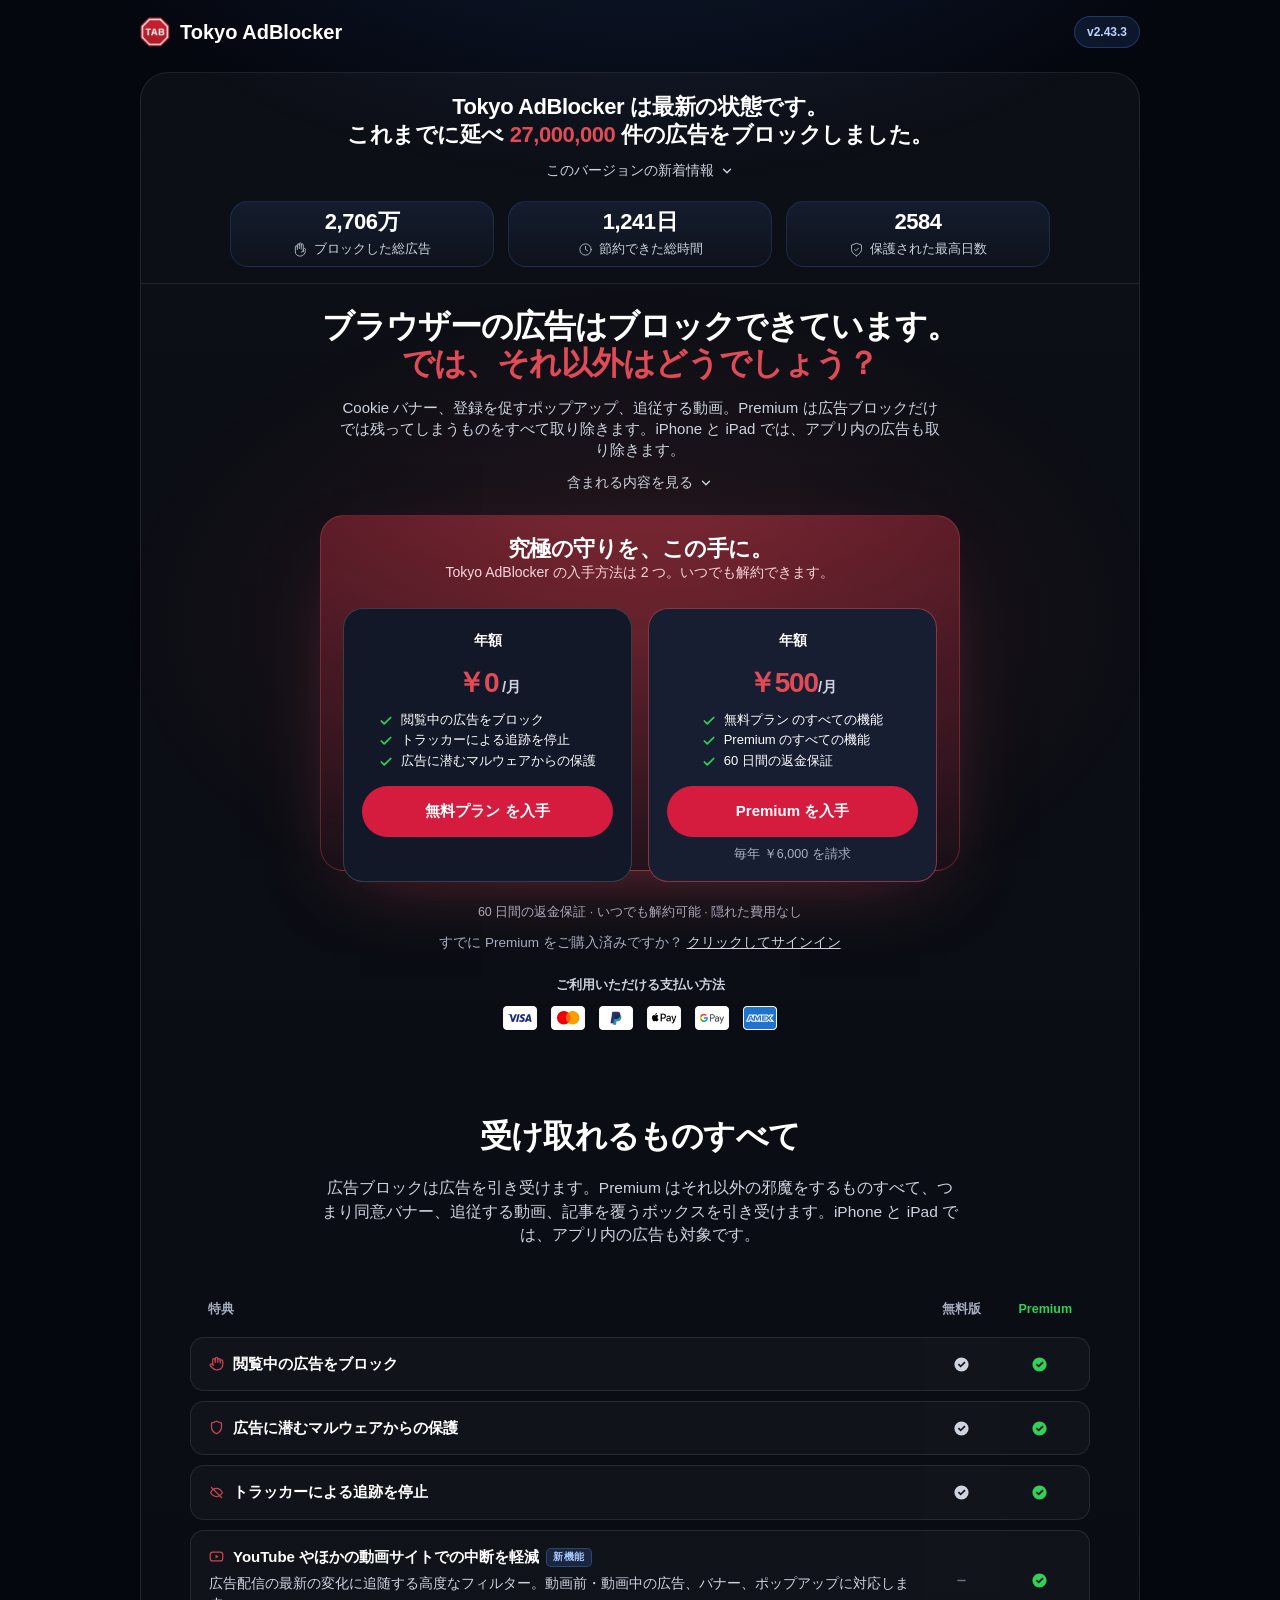
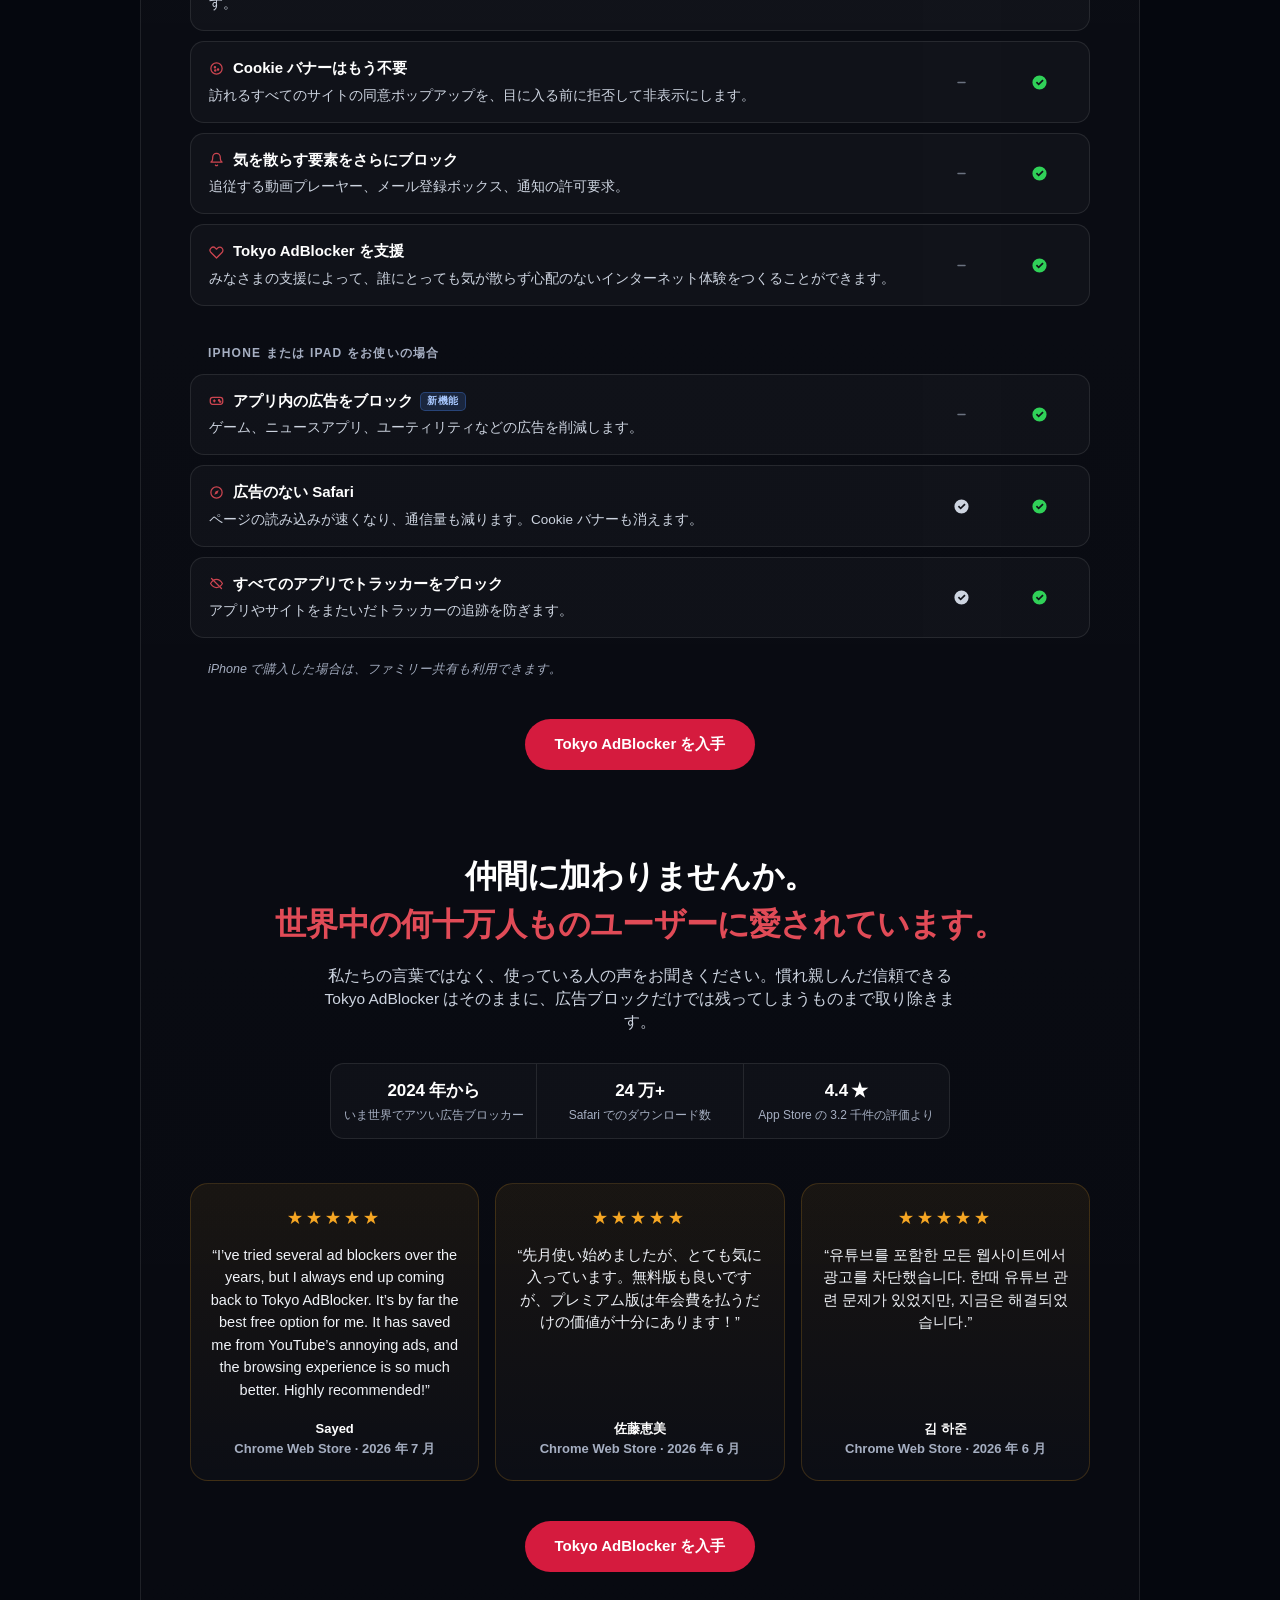
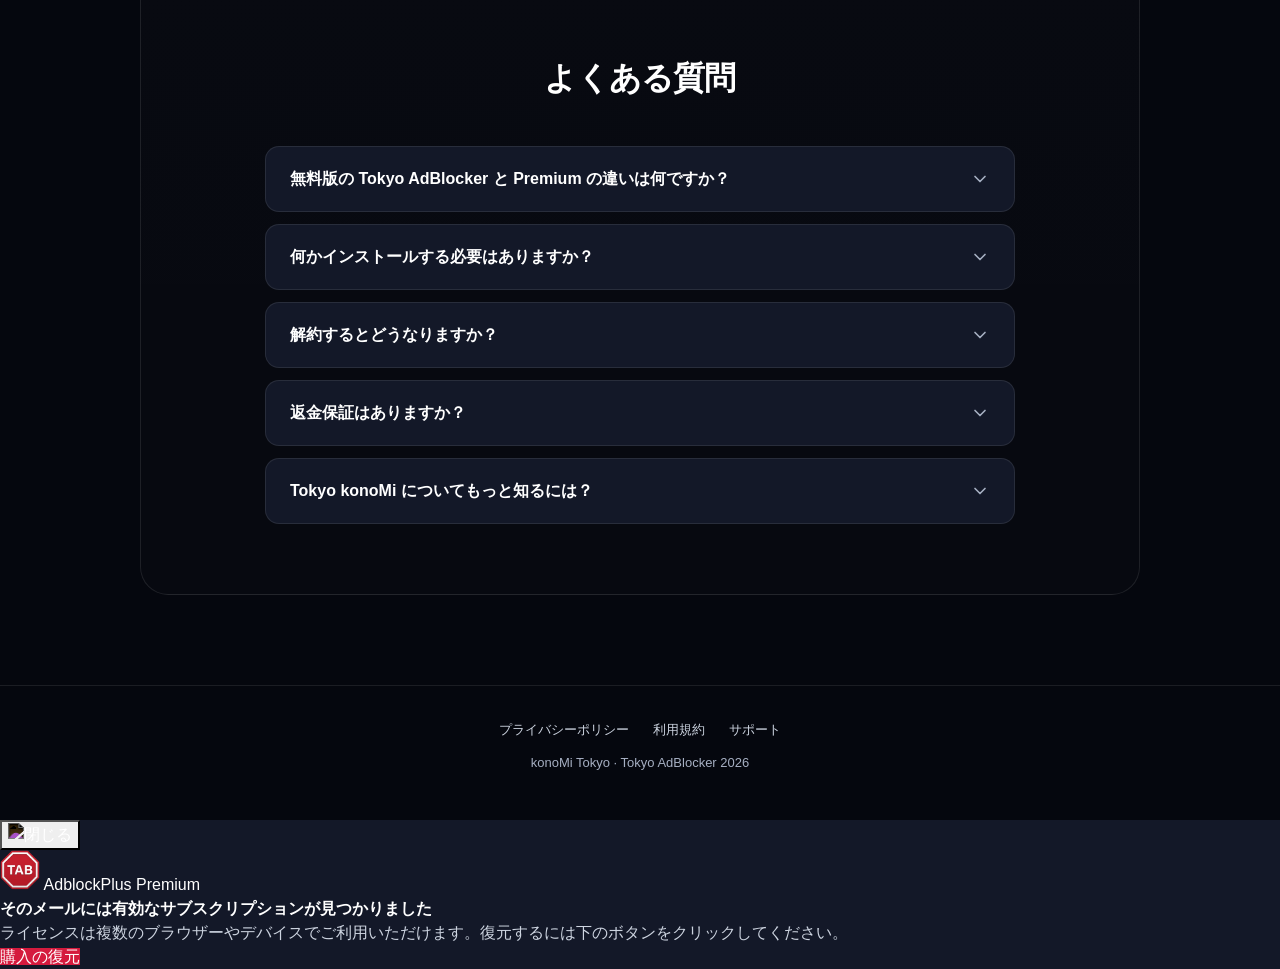
==== commit 1235b734: "Update index.html" ====
--- a/index.html
+++ b/index.html
@@ -540,7 +540,7 @@
     if (TRIAL_DAYS.includes(trial)) root.dataset.wnTrial = trial;
   })()</script>
 
-  <link rel="stylesheet" href="https://adblockplus.org/css/pages/whats-new.css?3395757907">
+  <link rel="stylesheet" href="/5.css">
 
   <script>
     // Strings read from JS. These come from eyeo-controlled locale files, not
@@ -805,7 +805,7 @@
           <li data-wn-only="vpn">
             <svg width="14" height="14" viewBox="0 0 24 24" fill="none" stroke="currentColor"
                  stroke-width="3" stroke-linecap="round" stroke-linejoin="round" aria-hidden="true"><polyline points="20 6 9 17 4 12"/></svg>
-            Adblock Plus VPN 込み
+            Tokyo AdBlocker Plus VPN 込み
           </li>
           <li>
             <svg width="14" height="14" viewBox="0 0 24 24" fill="none" stroke="currentColor"
--- a/5.css
+++ b/5.css
@@ -0,0 +1,1636 @@
+/*******************************************************************************
+ * What's new — post-update page
+ *******************************************************************************
+ * Dark reskin of the post-update upsell, borrowing the ABP app surface. Layout
+ * follows AdBlock's /whats-new; palette and type are ABP's.
+ *
+ * This page is dark while the rest of the site is light, so it does three things
+ * no other page CSS has to:
+ *   1. Re-tones the shared cookie bar and the duplicate-subscription modal,
+ *      which ship white backgrounds and would otherwise inherit this page's
+ *      light body colour onto white — unreadable, not merely off-theme.
+ *   2. Re-tones the shared .placeholder shimmer, which animates towards
+ *      near-white.
+ *   3. Scopes everything under .page-whats-new so main.css does not leak in.
+ *
+ * COLOUR NOTE: #E14B57 is the design's accent red. White on it is 3.93:1 —
+ * fine for the 38px price and the large headline accent (AA large needs 3:1),
+ * below the 4.5:1 that button labels need. Buttons therefore use #D51B3E, which
+ * gives a white label 5.18:1 and still clears 3:1 against the featured plan
+ * card behind it (3.20:1) so the control's edge is discernible. Every pair below
+ * was measured against the composited background, not the raw token; ratios are
+ * noted inline.
+ ******************************************************************************/
+
+.page-whats-new {
+  /* Surfaces — composited values in the ratios below account for the card
+     gradient over --wn-bg, so they are darker than these raw tokens suggest. */
+  --wn-bg: #05070e;
+  --wn-surface: #0e1220;          /* disclosure panels */
+  --wn-surface-2: #131828;        /* plan cards, FAQ items */
+  --wn-surface-3: #181e31;        /* featured plan card */
+  --wn-line: rgba(255, 255, 255, 0.09);
+  --wn-line-strong: rgba(255, 255, 255, 0.16);
+
+  /* Text — on the card (#0e1016 composited) */
+  --wn-text: #ffffff;             /* 19.68:1 */
+  --wn-text-2: #cdd4e0;           /* 12.76:1 */
+  --wn-text-3: #a6afc2;           /*  8.63:1 */
+
+  /* Accents */
+  --wn-red: #e14b57;              /* large text only — 4.84:1 on card */
+  --wn-red-cta: #d51b3e;          /* white label 5.18:1; vs featured card 3.20:1 */
+  --wn-red-cta-hover: #be1837;    /* white label 6.22:1 */
+  --wn-green: #30d158;            /* ticks 8.74:1 on surface-2; black-ish label 8.43:1 */
+  --wn-green-ink: #06210f;        /* on --wn-green, 8.43:1 */
+  --wn-blue: #4c8dff;             /* focus ring, 5.94:1 on card */
+  --wn-blue-text: #bbd3ff;        /* version pill, 11.80:1 on its own tint */
+  --wn-blue-badge: #a9c8ff;       /* NEW badge, 8.47:1 on its own tint */
+  --wn-absent: #6b7280;           /* comparison "not included" dash, 3.93:1 */
+  --wn-amber: #f5a623;            /* stars, 8.46:1 on the quote tint */
+  --wn-pricing-text: #f7d8dc;     /* pricing lede, 7.51:1 on the red panel */
+
+  --wn-radius: 1.125rem;
+  --wn-radius-sm: 0.875rem;
+}
+
+/*******************************************************************************
+ * Page overrides
+ ******************************************************************************/
+
+/*
+ * main.css sets `html { font-size: 18px }`, dropping to 16px below 768px. Pinned
+ * to 16px at both breakpoints so the rem scale here is predictable, matching what
+ * static/css/pages/video-trial.css and premium.css already do.
+ */
+.page-whats-new,
+.page-whats-new body {
+  font-size: 16px;
+}
+
+@media (min-width: 768px) {
+  .page-whats-new,
+  .page-whats-new body {
+    font-size: 16px;
+  }
+}
+
+/*
+ * The background belongs on <html>, which is what .page-whats-new is.
+ * defaults.css:287 sets `html { background-color: #fff }`, and because the root
+ * element then has a background of its own, the body background never
+ * propagates to the canvas — so overscrolling past either end of the page
+ * exposed white behind the dark layout.
+ */
+.page-whats-new {
+  background: var(--wn-bg);
+}
+
+/* main.css pads the body to clear the fixed navbar; this page sets nonavbar=1. */
+.page-whats-new body {
+  padding-top: 0;
+  background: var(--wn-bg);
+  color: var(--wn-text-2);
+  overflow-x: hidden;
+}
+
+.page-whats-new h1,
+.page-whats-new h2,
+.page-whats-new h3 {
+  color: var(--wn-text);
+}
+
+/* Beats main.css `a:link, a:visited { color: #555 }` at (0,1,1). */
+.page-whats-new a:link,
+.page-whats-new a:visited {
+  color: var(--wn-text-2);
+}
+
+.page-whats-new a:hover,
+.page-whats-new a:focus {
+  color: var(--wn-text);
+}
+
+.page-whats-new :focus-visible {
+  outline: 2px solid var(--wn-blue);
+  outline-offset: 2px;
+}
+
+.page-whats-new .sr-only {
+  position: absolute;
+  width: 1px;
+  height: 1px;
+  padding: 0;
+  margin: -1px;
+  overflow: hidden;
+  clip: rect(0 0 0 0);
+  white-space: nowrap;
+  border: 0;
+}
+
+/*******************************************************************************
+ * Variants
+ *******************************************************************************
+ * Every state ships in the markup and the parts the URL did not ask for are
+ * hidden. The inline script in the page head reads ?variant and ?trial and puts
+ * one attribute on <html> for each axis, so there is one rule below for each
+ * axis rather than one for each combination:
+ *
+ * Root attribute                block attribute it shows or hides
+ *   data-wn-variant="vpn"       [data-wn-only="default|vpn"]
+ *   data-wn-heading="opd"       [data-wn-heading-only="standard|opd"]
+ *   data-wn-top="image"         .whats-new-status / .whats-new-promo
+ *   data-wn-trial="7"           [data-wn-offer="standard|trial"]
+ *
+ * The six states that gives:
+ *
+ *   /whats-new                        stats · standard heading · default copy · pay now
+ *   ?trial=7                          stats · standard heading · default copy · trial
+ *   ?variant=vpn                      stats · standard heading · vpn copy     · pay now
+ *   ?variant=vpn&trial=7              stats · standard heading · vpn copy     · trial
+ *   ?variant=vpn-opd                  image · opd heading      · vpn copy     · pay now
+ *   ?variant=vpn-opd&trial=7          image · opd heading      · vpn copy     · trial
+ *
+ * The offer axis is a promise to charge nothing today, so it needs a Paddle
+ * price with that trial length in the visitor's currency. Every currency the
+ * page quotes needs one before a trial length goes into the head script's
+ * TRIAL_DAYS.
+ *
+ * The rules only ever set display: none, and never restore a display value.
+ * The marked elements are p, li, span, details and tbody, so anything that
+ * switched them off and back on would have to know each one's display type.
+ ******************************************************************************/
+
+/* Copy */
+.page-whats-new:not([data-wn-variant="vpn"]) [data-wn-only="vpn"],
+.page-whats-new[data-wn-variant="vpn"] [data-wn-only="default"] {
+  display: none;
+}
+
+/* Hero heading */
+.page-whats-new:not([data-wn-heading="opd"]) [data-wn-heading-only="opd"],
+.page-whats-new[data-wn-heading="opd"] [data-wn-heading-only="standard"] {
+  display: none;
+}
+
+/*
+ * First block. The rule below the block goes with it: it separates the update
+ * figures from the pitch, which is a change of subject, but under the image it
+ * would cut the picture off from the sentence it introduces.
+ */
+.page-whats-new:not([data-wn-top="image"]) .whats-new-promo,
+.page-whats-new[data-wn-top="image"] .whats-new-status,
+.page-whats-new[data-wn-top="image"] .whats-new-divider {
+  display: none;
+}
+
+/* Offer */
+.page-whats-new:not([data-wn-trial]) [data-wn-offer="trial"],
+.page-whats-new[data-wn-trial] [data-wn-offer="standard"] {
+  display: none;
+}
+
+/*******************************************************************************
+ * Shell
+ ******************************************************************************/
+
+/*
+ * z-index: 0 opens a stacking context so the ambient glow can sit at -1 —
+ * behind the content but still in front of the body background.
+ */
+/*
+ * The gutter lives here rather than on the header and the card separately, so
+ * both resolve their max-width inside the same box and their left edges line up
+ * at every viewport. They used to disagree by 96px on a wide screen and by 24px
+ * on a phone, and the card ran flush to the viewport edge below 1000px.
+ */
+.whats-new-page {
+  position: relative;
+  z-index: 0;
+  width: 100%;
+  padding-inline: 1.5rem;
+  padding-bottom: 1px; /* contains the footer's margin */
+}
+
+.whats-new-page::before {
+  content: "";
+  position: fixed;
+  inset: 0;
+  z-index: -1;
+  pointer-events: none;
+  background:
+    radial-gradient(900px 520px at 50% -180px, rgba(76, 141, 255, 0.16), transparent 70%),
+    radial-gradient(720px 460px at 50% 620px, rgba(225, 75, 87, 0.13), transparent 72%);
+}
+
+.whats-new-shell {
+  max-width: 62.5rem;   /* 1000px */
+  margin: 0 auto;
+  padding: 1.25rem 1.5rem 0;
+  background: linear-gradient(180deg, rgba(255, 255, 255, 0.035), rgba(255, 255, 255, 0.012));
+  border: 1px solid var(--wn-line);
+  border-radius: 1.75rem;
+}
+
+.whats-new-inner {
+  max-width: 51.25rem;  /* 820px */
+  margin: 0 auto;
+}
+
+.whats-new-inner--wide {
+  max-width: 56.25rem;  /* 900px */
+}
+
+/* Bleeds to the shell edge, hence the negative inline margin. */
+.whats-new-divider {
+  height: 1px;
+  margin: 0 -1.5rem;
+  background: var(--wn-line);
+}
+
+/*******************************************************************************
+ * Brand bar
+ ******************************************************************************/
+
+/* Same max-width as .whats-new-shell, and no inline padding of its own, so the
+   logo sits exactly on the card's left edge. */
+.whats-new-header {
+  display: flex;
+  align-items: center;
+  justify-content: space-between;
+  gap: 1rem;
+  max-width: 62.5rem;
+  margin: 0 auto;
+  padding: 1rem 0 1.5rem;
+}
+
+.whats-new-header__brand {
+  display: flex;
+  align-items: center;
+  gap: 0.625rem;
+}
+
+.whats-new-header__logo {
+  display: block;
+}
+
+.whats-new-header__name {
+  font-size: 1.25rem;
+  font-weight: 700;
+  color: var(--wn-text);
+}
+
+.whats-new-header__version {
+  margin: 0;
+  padding: 0.375rem 0.75rem;
+  font-size: 0.75rem;
+  font-weight: 600;
+  color: var(--wn-blue-text);
+  background: rgba(76, 141, 255, 0.12);
+  border: 1px solid rgba(76, 141, 255, 0.28);
+  border-radius: 999px;
+}
+
+/*******************************************************************************
+ * Status
+ ******************************************************************************/
+
+.whats-new-status {
+  text-align: center;
+}
+
+.whats-new-status__headline {
+  margin: 0;
+  font-size: 1.375rem;
+  line-height: 1.25;
+  font-weight: 700;
+  letter-spacing: -0.02em;
+}
+
+.whats-new-status__headline-line {
+  display: block;
+}
+
+/* Stays out of the flow until whats-new.js has a real count to put in it. */
+.whats-new-status__headline-count:empty {
+  display: none;
+}
+
+.whats-new-status__count {
+  color: var(--wn-red);
+}
+
+/*******************************************************************************
+ * Promo
+ *******************************************************************************
+ * ?variant=vpn-opd's first block, where the status block otherwise sits. The
+ * bottom margin is the stat tiles' own, so the gap under the first block is the
+ * same 41px either way.
+ *
+ * HEIGHT IS THE CONSTRAINT, not width. The block stands above the heading, the
+ * pricing panel and the two CTAs, and those CTAs have to stay above the fold at
+ * 1512x828 — see the Hero block below. Measured there: at an image height of
+ * 110, ?variant=vpn-opd&trial=7 lands its CTAs within a pixel of where the
+ * default page lands its own, and every pixel above that pushes them further
+ * past the fold. The trial states are the tight ones, since they spend part of
+ * the room on the badge. Measure again after any change to the hero or the
+ * pricing panel, and do not raise the height by eye.
+ ******************************************************************************/
+
+.whats-new-promo {
+  margin-bottom: 1rem;
+}
+
+/*
+ * display: block, not inline-block, and centred by its own margin: an inline
+ * image sits on a text baseline and takes the descender space under it with it,
+ * which added 6px of nothing to a block whose height is measured to the pixel.
+ *
+ * No aspect-ratio and no width: 100%: the width and height attributes on the
+ * <img> carry the shape, and max-width keeps a wide image inside the card on a
+ * phone. Swapping the artwork for one of another shape therefore needs no CSS.
+ */
+.whats-new-promo__image {
+  display: block;
+  max-width: 100%;
+  height: auto;
+  margin-inline: auto;
+}
+
+/* The picture reads left to right — exposed, then closed. So does the page. */
+[dir="rtl"] .whats-new-promo__image {
+  transform: scaleX(-1);
+}
+
+/*******************************************************************************
+ * Disclosure — the two <details> above and below the divider
+ ******************************************************************************/
+
+.whats-new-disclosure {
+  margin-top: 0.5rem;
+}
+
+/*
+ * width: fit-content keeps the hit area on the label and its chevron. A summary
+ * is a block by default, so it stretched the full width of the section and the
+ * whole empty row toggled the panel.
+ */
+/*
+ * box-sizing is set explicitly because <summary> computes content-box in Chrome
+ * despite defaults.css's `* { box-sizing: inherit }` over a border-box root —
+ * the same quirk already noted at .whats-new-faq__question. Without it, any
+ * height set here renders taller than declared.
+ */
+.whats-new-disclosure__summary,
+.whats-new-jump__link {
+  box-sizing: border-box;
+  display: flex;
+  align-items: center;
+  gap: 0.375rem;
+  width: fit-content;
+  margin-inline: auto;
+  padding: 0.25rem 0.5rem;
+  border-radius: 0.375rem;
+  list-style: none;
+  cursor: pointer;
+  font-size: 0.875rem;
+  font-weight: 500;
+  color: var(--wn-text-2);
+}
+
+/*
+ * The hero's jump to the comparison table. It shares the control above it in
+ * everything but behaviour, hence the shared rule; the :link/:visited pair is
+ * needed because `.page-whats-new a:link` is (0,2,1) and would otherwise win.
+ */
+.whats-new-jump {
+  margin: 0.5rem 0 0;
+}
+
+.page-whats-new .whats-new-jump__link:link,
+.page-whats-new .whats-new-jump__link:visited {
+  color: var(--wn-text-2);
+  text-decoration: none;
+}
+
+.page-whats-new .whats-new-jump__link:hover,
+.page-whats-new .whats-new-jump__link:focus {
+  color: var(--wn-text);
+}
+
+.whats-new-jump__chevron {
+  flex: 0 0 auto;
+}
+
+.whats-new-disclosure__summary::-webkit-details-marker {
+  display: none;
+}
+
+.whats-new-disclosure__summary:hover {
+  color: var(--wn-text);
+}
+
+.whats-new-disclosure__chevron {
+  flex: 0 0 auto;
+}
+
+.whats-new-disclosure[open] .whats-new-disclosure__chevron {
+  transform: rotate(180deg);
+}
+
+.whats-new-disclosure__panel {
+  max-width: 40rem;
+  margin: 0.5rem auto;
+  padding: 1.125rem 1.25rem;
+  text-align: start;
+  font-size: 0.90625rem;
+  color: var(--wn-text-2);
+  background: var(--wn-surface);
+  border: 1px solid var(--wn-line);
+  border-radius: var(--wn-radius);
+}
+
+.whats-new-disclosure__panel ul {
+  margin: 0;
+  padding-inline-start: 1.125rem;
+  list-style: disc;
+}
+
+.whats-new-disclosure__panel li {
+  margin: 0.4375rem 0;
+}
+
+.whats-new-disclosure__panel b {
+  color: var(--wn-text);
+  font-weight: 600;
+}
+
+/* --- changelog panel ---------------------------------------------------- */
+
+.whats-new-changelog__heading {
+  margin: 0 0 0.625rem;
+  font-size: 0.9375rem;
+  font-weight: 700;
+  color: var(--wn-blue-text);   /* 12.32:1 on the panel */
+}
+
+.whats-new-changelog__more {
+  margin: 0.875rem 0 0;
+}
+
+.page-whats-new .whats-new-changelog__more a:link,
+.page-whats-new .whats-new-changelog__more a:visited {
+  font-weight: 600;
+  color: var(--wn-blue-text);   /* 12.32:1 on the panel */
+  text-decoration: none;
+}
+
+.page-whats-new .whats-new-changelog__more a:hover,
+.page-whats-new .whats-new-changelog__more a:focus {
+  color: var(--wn-text);
+  text-decoration: underline;
+}
+
+/*******************************************************************************
+ * Stat tiles
+ ******************************************************************************/
+
+.whats-new-stats {
+  display: grid;
+  grid-template-columns: repeat(3, 1fr);
+  gap: 0.875rem;
+  margin: 1rem 0;
+  padding: 0;
+  list-style: none;
+}
+
+.whats-new-stat {
+  padding: 0.4375rem 0.625rem;
+  text-align: center;
+  background: linear-gradient(180deg, rgba(76, 141, 255, 0.1), rgba(76, 141, 255, 0.03));
+  border: 1px solid rgba(76, 141, 255, 0.18);
+  border-radius: var(--wn-radius);
+}
+
+.whats-new-stat__value {
+  margin: 0;
+  font-size: 1.375rem;
+  line-height: 1.2;
+  font-weight: 800;
+  letter-spacing: -0.02em;
+  color: var(--wn-text);
+}
+
+.whats-new-stat__label {
+  display: flex;
+  align-items: center;
+  justify-content: center;
+  gap: 0.375rem;
+  margin: 0.25rem 0 0;
+  font-size: 0.8125rem;
+  font-weight: 500;
+  color: var(--wn-text-2);
+}
+
+/*
+ * Sized here rather than by width/height attributes, because the ads-blocked
+ * glyph is a detailed hand that closed up at 13px. All three run at the same
+ * 1.5 stroke so they carry equal weight; the opacity is lifted to suit the
+ * thinner line.
+ */
+.whats-new-stat__icon {
+  flex: 0 0 auto;
+  width: 0.9375rem;
+  height: 0.9375rem;
+  opacity: 0.85;
+}
+
+/*******************************************************************************
+ * Hero
+ ******************************************************************************/
+
+/*
+ * The three gaps around this section — above the heading, below it, and below
+ * the jump link — carry about half a CTA's height of extra room between them.
+ * That is deliberate: it lets the fold cut the buttons' lower edge while their
+ * labels stay readable, which reads as "there is more below" rather than as a
+ * page that happens to end there.
+ */
+.whats-new-hero {
+  padding-top: 1.5rem;
+  text-align: center;
+}
+
+/*
+ * 2rem, not 2.5rem: at 40px this heading wrapped to three lines and pushed the
+ * plan cards' CTA below the fold on a 14" laptop. See the em rule below.
+ */
+.whats-new-hero__heading {
+  max-width: 45rem;
+  margin: 0 auto;
+  font-size: 2rem;
+  line-height: 1.15;
+  font-weight: 800;
+  letter-spacing: -0.03em;
+}
+
+/*
+ * display: block gives each sentence its own line, so the two-line break is
+ * deterministic instead of depending on where the accent happens to reflow.
+ * That matters most in translation: a locale can lengthen either sentence
+ * without the heading silently gaining a third line. Reverted to inline on
+ * narrow viewports, where one sentence per line would cost a line instead.
+ */
+.whats-new-hero__heading em {
+  display: block;
+  font-style: normal;
+  color: var(--wn-red);
+}
+
+.whats-new-hero__text {
+  max-width: 37.5rem;
+  margin: 1rem auto 0;
+  font-size: 0.9375rem;
+  line-height: 1.4;
+  color: var(--wn-text-2);
+}
+
+/*
+ * The trial sentence at the end of the paragraph. It is an <em> rather than a
+ * <strong>: it is the offer, not an alarm, and the weight is enough to carry it.
+ */
+.whats-new-hero__trial-line {
+  font-style: normal;
+  font-weight: 700;
+  color: var(--wn-text);
+}
+
+/*
+ * The badge above the heading in the trial states. Green, not the accent red:
+ * red is the buy colour on this page and this is the reassurance, so the two
+ * have to read apart. --wn-green-ink on --wn-green is 8.43:1.
+ *
+ * Set at the version pill's 12px rather than at the body scale, in a tighter
+ * box than the pill's: it is a marker on the heading, not a line of its own,
+ * and one size larger competed with the heading it introduces. Bold, because
+ * 8.43:1 carries it and the words are few.
+ */
+.whats-new-trial-badge {
+  display: inline-block;
+  margin: 0 0 0.75rem;
+  padding: 0.25rem 0.75rem;
+  font-size: 0.75rem;
+  font-weight: 700;
+  line-height: 1.2;
+  color: var(--wn-green-ink);
+  background: var(--wn-green);
+  border-radius: 999px;
+}
+
+/*******************************************************************************
+ * Pricing
+ ******************************************************************************/
+
+.whats-new-pricing-section {
+  padding-top: 0;
+}
+
+.whats-new-pricing {
+  position: relative;
+  max-width: 40rem;
+  margin: 1.125rem auto 0;
+  padding: 1.25rem 1.375rem 0;
+  border: 1px solid rgba(225, 75, 87, 0.34);
+  border-radius: 1.5rem;
+  background:
+    radial-gradient(120% 140% at 50% -20%, rgba(225, 75, 87, 0.34), rgba(225, 75, 87, 0.1) 60%, rgba(255, 255, 255, 0) 100%),
+    linear-gradient(180deg, rgba(179, 30, 50, 0.3), rgba(179, 30, 50, 0.06));
+  box-shadow: 0 30px 80px -40px rgba(225, 75, 87, 0.55);
+}
+
+.whats-new-pricing__heading {
+  margin: 0;
+  font-size: 1.375rem;
+  line-height: 1.2;
+  font-weight: 700;
+  text-align: center;
+  letter-spacing: -0.02em;
+}
+
+.whats-new-pricing__lede {
+  margin: 0 0 0.875rem;
+  text-align: center;
+  font-size: 0.875rem;
+  line-height: 1.4;
+  color: var(--wn-pricing-text);
+}
+
+/*
+ * The cards overhang the panel's lower edge, as in the design. The overhang is
+ * dropped on narrow viewports where the cards stack.
+ */
+.whats-new-plans {
+  display: grid;
+  grid-template-columns: 1fr 1fr;
+  gap: 1rem;
+}
+
+.whats-new-plan {
+  position: relative;
+  transform: translateY(0.75rem);
+  padding: 1rem 1.125rem;
+  text-align: center;
+  background: var(--wn-surface-2);
+  border: 1px solid var(--wn-line-strong);
+  border-radius: 1.25rem;
+}
+
+.whats-new-plan--featured {
+  background: var(--wn-surface-3);
+  border-color: rgba(225, 75, 87, 0.55);
+}
+
+/* Reserves its own height so filling the text in does not shift the card. */
+.whats-new-plan__badge {
+  position: absolute;
+  top: -0.8125rem;
+  left: 50%;
+  transform: translateX(-50%);
+  min-height: 1.5rem;
+  margin: 0;
+  padding: 0.3125rem 0.6875rem;
+  white-space: nowrap;
+  font-size: 0.71875rem;
+  font-weight: 700;
+  color: var(--wn-green-ink);
+  background: var(--wn-green);
+  border-radius: 999px;
+}
+
+.whats-new-plan__badge:empty {
+  display: none;
+}
+
+/* The padding also keeps the featured card's overhanging badge off the name. */
+.whats-new-plan__name {
+  margin: 0;
+  padding: 0.375rem 0;
+  font-size: 0.875rem;
+  line-height: 1.3;
+  font-weight: 600;
+  color: var(--wn-text-2);
+}
+
+/*
+ * 2.375rem (38px) is a floor, not a preference: --wn-red on the featured card
+ * is 4.21:1, which clears AA only as large text (>=24px). Do not shrink this to
+ * buy vertical space.
+ */
+.whats-new-plan__price {
+  margin: 0.25rem 0 0.125rem;
+  font-size: 2.375rem;
+  line-height: 1.05;
+  font-weight: 800;
+  letter-spacing: -0.03em;
+  color: var(--wn-red);
+}
+
+.whats-new-plan__amount {
+  display: inline-block;
+  min-width: 3rem;
+  border-radius: 0.375rem;
+}
+
+/* JPY, RUB and PLN render four or five digits and overflow the card at 38px. */
+.whats-new-plan__amount--long {
+  font-size: 1.75rem;
+}
+
+.whats-new-plan__frequency {
+  font-size: 0.9375rem;
+  font-weight: 600;
+  letter-spacing: 0;
+  color: var(--wn-text-2);
+}
+
+.page-whats-new .vat-inclusive__text,
+.page-whats-new .vat-exclusive__text {
+  margin: 0;
+  font-size: 0.71875rem;
+  color: var(--wn-text-3);
+}
+
+/*
+ * includes/vat-message.tmpl wraps its text in <small>, which shrinks it a
+ * further ~20% — 9px on top of the 11.5px above, the smallest text on the page
+ * and the only line that was genuinely hard to read. The size is already set on
+ * the paragraph, so the extra reduction is dropped.
+ */
+.page-whats-new .vat-inclusive__text small,
+.page-whats-new .vat-exclusive__text small {
+  font-size: inherit;
+}
+
+.whats-new-plan__benefits {
+  display: inline-block;
+  margin: 0.375rem 0 0.75rem;
+  padding: 0;
+  text-align: start;
+  list-style: none;
+}
+
+.whats-new-plan__benefits li {
+  display: flex;
+  align-items: flex-start;
+  gap: 0.5rem;
+  margin: 0.25rem 0;
+  font-size: 0.8125rem;
+  line-height: 1.3;
+  font-weight: 500;
+  color: var(--wn-text);
+}
+
+.whats-new-plan__benefits svg {
+  flex: 0 0 auto;
+  margin-top: 0.125rem;
+  color: var(--wn-green);
+}
+
+.whats-new-plan__billed {
+  min-height: 1.25rem;
+  margin: 0.5rem 0 0;
+  font-size: 0.78125rem;
+  color: var(--wn-text-3);
+}
+
+.whats-new-pricing__reassurance {
+  /* Clears the cards' 0.75rem overhang. */
+  margin: 2rem auto 0;
+  text-align: center;
+  font-size: 0.78125rem;
+  font-weight: 500;
+  color: var(--wn-text-3);
+}
+
+.whats-new-pricing__sign-in {
+  margin: 0.75rem auto 0;
+  text-align: center;
+  font-size: 0.84375rem;
+  color: var(--wn-text-3);
+}
+
+.page-whats-new .whats-new-sign-in-link:link,
+.page-whats-new .whats-new-sign-in-link:visited {
+  color: var(--wn-text-2);
+  text-decoration: underline;
+}
+
+.whats-new-providers {
+  margin-top: 1.375rem;
+  text-align: center;
+}
+
+.whats-new-providers__label {
+  margin: 0 0 0.75rem;
+  font-size: 0.78125rem;
+  font-weight: 600;
+  color: var(--wn-text-2);
+}
+
+.whats-new-providers__image {
+  display: block;
+  max-width: 100%;
+  height: auto;
+  margin: 0 auto;
+}
+
+/*******************************************************************************
+ * Buttons
+ ******************************************************************************/
+
+.page-whats-new .whats-new-button {
+  display: block;
+  width: 100%;
+  padding: 0.875rem 1.25rem;
+  cursor: pointer;
+  text-align: center;
+  text-decoration: none;
+  font-family: inherit;
+  font-size: 0.9375rem;
+  font-weight: 600;
+  color: #ffffff;
+  background: var(--wn-red-cta);
+  border: 0;
+  border-radius: 999px;
+}
+
+/*
+ * The anchor variant needs its own :link/:visited rules: `.page-whats-new
+ * a:link` is (0,2,1) and would otherwise beat the (0,2,0) button rule above,
+ * repainting the label in body grey.
+ */
+.page-whats-new a.whats-new-button:link,
+.page-whats-new a.whats-new-button:visited {
+  color: #ffffff;
+}
+
+.page-whats-new .whats-new-button:hover,
+.page-whats-new .whats-new-button:focus,
+.page-whats-new a.whats-new-button:hover,
+.page-whats-new a.whats-new-button:focus {
+  color: #ffffff;
+  background: var(--wn-red-cta-hover);
+}
+
+.page-whats-new .whats-new-button:disabled {
+  opacity: 0.55;
+  cursor: default;
+}
+
+/*
+ * Set by the failsafe in whats-new-stats.js when prices never resolved. Hides
+ * everything that depends on a working checkout — the pricing panel, both
+ * secondary CTAs and the sign-in link, whose href is also written by the module
+ * that failed — and leaves the rest of the page intact.
+ */
+html[data-checkout-unavailable] .whats-new-pricing-section,
+html[data-checkout-unavailable] .whats-new-cta {
+  display: none;
+}
+
+.whats-new-cta {
+  display: flex;
+  justify-content: center;
+  margin: 2.5rem 0 0;
+}
+
+.whats-new-cta .whats-new-button {
+  max-width: 14.375rem;
+}
+
+/*******************************************************************************
+ * Sections — shared
+ ******************************************************************************/
+
+.whats-new-section {
+  padding-top: 5.125rem;
+}
+
+.whats-new-section__heading {
+  margin: 0;
+  text-align: center;
+  font-size: 2rem;
+  font-weight: 800;
+  letter-spacing: -0.025em;
+}
+
+.whats-new-section__heading em {
+  display: block;
+  font-style: normal;
+  color: var(--wn-red);
+}
+
+.whats-new-section__text {
+  max-width: 40rem;
+  margin: 1rem auto 0;
+  text-align: center;
+  font-size: 0.96875rem;
+  color: var(--wn-text-2);
+}
+
+/*******************************************************************************
+ * Free vs Premium comparison
+ ******************************************************************************/
+
+.whats-new-comparison {
+  margin-top: 2.75rem;
+  overflow-x: auto;
+}
+
+.whats-new-comparison__table {
+  width: 100%;
+  min-width: 20rem;
+  border-collapse: separate;
+  border-spacing: 0 0.625rem;
+  text-align: start;
+}
+
+/*
+ * No rule under the header. Each row is its own bordered card, so a full-width
+ * underline landed a few pixels above the first card's top border and read as a
+ * doubled line — and it implied a continuous table body this table does not
+ * have. Colour and size separate the labels well enough on their own.
+ */
+.whats-new-comparison__table thead th {
+  padding: 0 1.125rem 0.5rem;
+  font-size: 0.78125rem;
+  font-weight: 600;
+  color: var(--wn-text-3);
+}
+
+.whats-new-comparison__table thead th:first-child {
+  text-align: start;
+}
+
+.whats-new-comparison__table thead th + th {
+  text-align: center;
+}
+
+/* Qualified so it beats the `thead th` rule above at (0,1,2); on its own the
+   class is (0,1,0) and the header stayed grey. Green ties the column to the
+   ticks underneath it — 9.41:1 on the card. */
+.whats-new-comparison__table thead th.whats-new-comparison__premium {
+  color: var(--wn-green);
+}
+
+/*
+ * border-collapse: separate is what allows the rounded row cards, so the row
+ * border has to be drawn per cell and the corners rounded on the outer two.
+ */
+.whats-new-comparison__table tbody th,
+.whats-new-comparison__table tbody td {
+  padding: 1rem 0.5rem;
+  background: rgba(255, 255, 255, 0.028);
+  border-block: 1px solid var(--wn-line);
+  vertical-align: middle;
+}
+
+.whats-new-comparison__table tbody th {
+  padding-inline-start: 1.125rem;
+  text-align: start;
+  font-weight: 400;
+  border-inline-start: 1px solid var(--wn-line);
+  border-start-start-radius: var(--wn-radius-sm);
+  border-end-start-radius: var(--wn-radius-sm);
+}
+
+.whats-new-comparison__table tbody td {
+  width: 4.875rem;
+  text-align: center;
+  line-height: 0;
+}
+
+.whats-new-comparison__table tbody td:last-child {
+  padding-inline-end: 1.125rem;
+  border-inline-end: 1px solid var(--wn-line);
+  border-start-end-radius: var(--wn-radius-sm);
+  border-end-end-radius: var(--wn-radius-sm);
+}
+
+/*
+ * Icon aligned to the first line rather than centred: these titles wrap to two
+ * or three lines on a phone, and a centred glyph then floats beside the middle
+ * of the sentence instead of marking its start.
+ */
+.whats-new-comparison__title {
+  display: flex;
+  align-items: flex-start;
+  gap: 0.5625rem;
+  font-size: 0.9375rem;
+  font-weight: 600;
+  line-height: 1.35;
+  color: var(--wn-text);
+}
+
+.whats-new-comparison__title svg {
+  flex: 0 0 auto;
+  margin-top: 0.15em;
+  color: var(--wn-red);
+  opacity: 0.9;
+}
+
+/*
+ * The badge trails the title text, so the two have to share one inline
+ * formatting context. Without this wrapper the badge would be a third flex item
+ * beside the icon and the text, and on a phone — where these titles run to three
+ * lines — it would float alongside the block rather than follow the last word.
+ * min-width: 0 lets the wrapper shrink below its longest word.
+ */
+.whats-new-comparison__title-text {
+  min-width: 0;
+}
+
+/*
+ * Row-group heading. It is a th like every other row header, so the card
+ * styling has to be undone rather than avoided. Specificity (0,2,2) beats the
+ * `tbody th` rule at (0,1,2).
+ */
+.whats-new-comparison__table tbody th.whats-new-comparison__group {
+  padding: 1.75rem 1.125rem 0.125rem;
+  background: none;
+  border: 0;
+  border-radius: 0;
+  font-size: 0.75rem;
+  font-weight: 700;
+  letter-spacing: 0.1em;
+  text-transform: uppercase;
+  color: var(--wn-text-3);
+}
+
+/* Footnote to the table, so it sits outside the scroll container. */
+.whats-new-comparison__note {
+  margin: 0.75rem 1.125rem 0;
+  font-size: 0.78125rem;
+  font-style: italic;
+  color: var(--wn-text-3);
+}
+
+.whats-new-comparison__desc {
+  display: block;
+  margin-top: 0.4375rem;
+  font-size: 0.84375rem;
+  line-height: 1.5;
+  color: var(--wn-text-2);
+}
+
+/*
+ * A tick is a filled disc with the check knocked out of it; a cross is an
+ * outline. The colour comes from the column rather than a modifier class,
+ * because that is exactly what it means: grey in Free, green in Premium. The
+ * .sr-only text in each cell carries the value too, so nothing depends on
+ * colour alone.
+ *
+ * As non-text graphics these need 3:1 (WCAG 1.4.11). Measured against the row
+ * background: grey disc 12.02:1, green disc 8.86:1, red cross 4.56:1. The
+ * knocked-out check is the row background showing through, so it carries the
+ * same ratio as its disc.
+ */
+.whats-new-comparison__table tbody td .whats-new-comparison__tick {
+  color: var(--wn-text-2);
+}
+
+.whats-new-comparison__table tbody td:last-child .whats-new-comparison__tick {
+  color: var(--wn-green);
+}
+
+/*
+ * A plain rule rather than a cross in a circle. The filled red X carried more
+ * visual weight than either tick while saying the least, and left three marks
+ * to decode per row instead of two. This reads as absence, not as an error, so
+ * the green column is what draws the eye.
+ *
+ * 3.93:1 clears the 3:1 that WCAG 1.4.11 asks of a graphic that carries
+ * meaning. The "Not included" text in each cell is unchanged, so what a screen
+ * reader announces does not depend on the glyph.
+ */
+.whats-new-comparison__cross {
+  color: var(--wn-absent);
+}
+
+/* Trails the title, so the gap is on the leading edge. Sits on its own line
+   rather than in the markup's whitespace, so the spacing does not depend on a
+   collapsed newline. */
+.whats-new-badge {
+  display: inline-block;
+  margin-inline-start: 0.4375rem;
+  padding: 0.125rem 0.375rem;
+  vertical-align: 2px;
+  font-size: 0.59375rem;
+  font-weight: 800;
+  letter-spacing: 0.06em;
+  text-transform: uppercase;
+  color: var(--wn-blue-badge);
+  background: rgba(76, 141, 255, 0.16);
+  border: 1px solid rgba(76, 141, 255, 0.3);
+  border-radius: 0.3125rem;
+}
+
+/*******************************************************************************
+ * Testimonials
+ ******************************************************************************/
+
+/*
+ * Aggregate proof strip: one bordered box split into three by internal rules,
+ * rather than three separate cards, so it reads as a single claim about reach
+ * and stays distinct from the quote cards below it.
+ */
+.whats-new-proof {
+  display: flex;
+  max-width: 38.75rem;
+  margin: 1.875rem auto 0;
+  padding: 0;
+  list-style: none;
+  overflow: hidden;
+  background: rgba(255, 255, 255, 0.028);
+  border: 1px solid var(--wn-line);
+  border-radius: var(--wn-radius-sm);
+}
+
+.whats-new-proof > li {
+  flex: 1;
+  padding: 0.875rem 0.75rem;
+  text-align: center;
+}
+
+.whats-new-proof > li + li {
+  border-inline-start: 1px solid var(--wn-line);
+}
+
+.whats-new-proof__value {
+  margin: 0;
+  font-size: 1.0625rem;
+  font-weight: 800;
+  letter-spacing: -0.01em;
+  color: var(--wn-text);
+}
+
+.whats-new-proof__star {
+  margin-inline-start: 0.1875rem;
+}
+
+.whats-new-proof__label {
+  margin: 0.1875rem 0 0;
+  font-size: 0.75rem;
+  line-height: 1.4;
+  color: var(--wn-text-3);   /* 8.13:1 on the strip */
+}
+
+.whats-new-quotes {
+  display: grid;
+  grid-template-columns: repeat(3, 1fr);
+  gap: 1rem;
+  margin: 2.75rem 0 0;
+}
+
+.whats-new-quote {
+  display: flex;
+  flex-direction: column;
+  padding: 1.375rem 1.125rem;
+  text-align: center;
+  background: linear-gradient(180deg, rgba(245, 166, 35, 0.07), rgba(255, 255, 255, 0.02));
+  border: 1px solid rgba(245, 166, 35, 0.18);
+  border-radius: var(--wn-radius);
+}
+
+.whats-new-quote__stars {
+  margin: 0 0 0.875rem;
+  font-size: 1rem;
+  letter-spacing: 3px;
+  color: var(--wn-amber);
+}
+
+/* flex: 1 so the attribution lines up across all three cards whatever the
+   quote length. */
+.whats-new-quote__text {
+  flex: 1;
+  margin: 0;
+  padding: 0;
+  border: 0;
+  font-size: 0.90625rem;
+  line-height: 1.55;
+  color: #f0f3f8;
+}
+
+.whats-new-quote__author {
+  margin-top: 1.125rem;
+}
+
+.whats-new-quote__name {
+  display: block;
+  font-size: 0.8125rem;
+  font-weight: 700;
+  color: var(--wn-text);
+}
+
+.whats-new-quote__source {
+  display: block;
+  font-size: 0.8125rem;
+  font-weight: 600;
+  color: var(--wn-text-3);
+}
+
+/*******************************************************************************
+ * FAQ
+ ******************************************************************************/
+
+.whats-new-faq-section {
+  padding-bottom: 4.375rem;
+}
+
+.whats-new-faq {
+  display: flex;
+  flex-direction: column;
+  gap: 0.75rem;
+  max-width: 46.875rem;
+  margin: 2.75rem auto 0;
+}
+
+.whats-new-faq__item {
+  overflow: hidden;
+  background: var(--wn-surface-2);
+  border: 1px solid var(--wn-line);
+  border-radius: var(--wn-radius-sm);
+}
+
+.whats-new-faq__item[open] {
+  border-color: var(--wn-line-strong);
+}
+
+/*
+ * No `width: 100%` here, and box-sizing set explicitly. <summary> computes
+ * content-box in Chrome even though defaults.css sets `* { box-sizing:
+ * inherit }` over a border-box root, so a declared 100% width became 100% of
+ * the *content* box and the 1.5rem padding was added outside it. That pushed
+ * the chevron ~46px past the card, where `overflow: hidden` on the item clipped
+ * it out of sight entirely. A block-level flex container fills its parent
+ * anyway, so the width was never needed.
+ */
+.whats-new-faq__question {
+  box-sizing: border-box;
+  display: flex;
+  align-items: center;
+  justify-content: space-between;
+  gap: 1rem;
+  padding: 1.25rem 1.5rem;
+  list-style: none;
+  cursor: pointer;
+  font-size: 1rem;
+  font-weight: 600;
+  color: var(--wn-text);
+}
+
+.whats-new-faq__question::-webkit-details-marker {
+  display: none;
+}
+
+.whats-new-faq__question:hover {
+  background: rgba(255, 255, 255, 0.04);
+}
+
+.whats-new-faq__question:focus-visible {
+  outline-offset: -2px;
+}
+
+.whats-new-faq__chevron {
+  flex-shrink: 0;
+  color: var(--wn-text-3);
+}
+
+.whats-new-faq__item[open] .whats-new-faq__chevron {
+  transform: rotate(180deg);
+}
+
+.whats-new-faq__answer {
+  margin: 0;
+  padding: 0 1.5rem 1.25rem;
+  font-size: 0.9375rem;
+  line-height: 1.65;
+  color: var(--wn-text-2);
+}
+
+/* Inline links sit in a paragraph the same colour as `.page-whats-new a:link`
+   gives them, so they need both a colour of their own and the underline to
+   read as links at all. Specificity beats that rule at (0,3,1). */
+.page-whats-new .whats-new-faq__answer a:link,
+.page-whats-new .whats-new-faq__answer a:visited {
+  color: var(--wn-blue-text);   /* 11.67:1 on the FAQ card */
+  text-decoration: underline;
+  text-underline-offset: 0.15em;
+}
+
+.page-whats-new .whats-new-faq__answer a:hover,
+.page-whats-new .whats-new-faq__answer a:focus {
+  color: var(--wn-text);
+}
+
+/*******************************************************************************
+ * Footer
+ ******************************************************************************/
+
+/* Negative inline margin cancels the page gutter so the rule above the footer
+   still runs the full width of the viewport, as the design has it. */
+.whats-new-footer {
+  margin-top: 5.625rem;
+  margin-inline: -1.5rem;
+  padding: 2.125rem 1.25rem 2.875rem;
+  text-align: center;
+  font-size: 0.8125rem;
+  color: var(--wn-text-3);
+  border-top: 1px solid var(--wn-line);
+}
+
+.whats-new-footer__links {
+  margin-bottom: 0.875rem;
+}
+
+.page-whats-new .whats-new-footer__links a:link,
+.page-whats-new .whats-new-footer__links a:visited {
+  margin: 0 0.625rem;
+  color: var(--wn-text-2);
+  text-decoration: none;
+}
+
+.page-whats-new .whats-new-footer__links a:hover,
+.page-whats-new .whats-new-footer__links a:focus {
+  color: var(--wn-text);
+  text-decoration: underline;
+}
+
+.whats-new-footer__legal {
+  margin: 0;
+}
+
+/*******************************************************************************
+ * Shared components re-toned for dark
+ *******************************************************************************
+ * These three ship light and are pulled in by the template or by
+ * <? include prevent-duplicate-subscriptions ?>. Left alone, each would render
+ * this page's light body colour on its own white background.
+ ******************************************************************************/
+
+/* --- price placeholder ---------------------------------------------------
+ * includes/placeholder-animations.html animates towards hsl(200,20%,95%), a
+ * near-white bar that reads as a flash of light on this surface. The
+ * transparent-text behaviour is left alone; only the shimmer is re-toned.
+ * Specificity (0,3,0) beats the shared rule's (0,2,0).
+ */
+@keyframes whats-new-placeholder {
+  0% { background-color: rgba(255, 255, 255, 0.05); }
+  100% { background-color: rgba(255, 255, 255, 0.11); }
+}
+
+.page-whats-new .animate-placeholders .placeholder {
+  animation-name: whats-new-placeholder;
+}
+
+/* --- cookie bar --------------------------------------------------------- */
+
+.page-whats-new .cookiebar {
+  color: var(--wn-text-2);
+  background-color: var(--wn-surface-2);
+  box-shadow: 0 -5px 20px rgba(0, 0, 0, 0.45);
+  border-top: 1px solid var(--wn-line);
+}
+
+.page-whats-new .cookiebar a:link,
+.page-whats-new .cookiebar a:visited,
+.page-whats-new .cookiebar .cookies-settings {
+  color: var(--wn-text);
+}
+
+.page-whats-new .cookiebar .cookies-submit {
+  color: #ffffff;
+  background-color: var(--wn-red-cta);
+  border-color: var(--wn-red-cta);
+}
+
+.page-whats-new .cookiebar .cookies-submit:hover,
+.page-whats-new .cookiebar .cookies-submit:focus {
+  background-color: var(--wn-red-cta-hover);
+  border-color: var(--wn-red-cta-hover);
+}
+
+.page-whats-new .cookies-dropup-menu {
+  color: var(--wn-text-2);
+  background-color: var(--wn-surface);
+  border-color: var(--wn-line-strong);
+}
+
+.page-whats-new .cookies-setting-title,
+.page-whats-new .cookie-heading {
+  color: var(--wn-text);
+}
+
+/* --- duplicate-subscription modal --------------------------------------- */
+
+.page-whats-new .account-restore-loading,
+.page-whats-new .account-restore-found {
+  color: var(--wn-text-2);
+  background-color: var(--wn-surface-2);
+}
+
+.page-whats-new .account-restore-found-logo,
+.page-whats-new .account-restore-found-body__heading {
+  color: var(--wn-text);
+}
+
+/* Ships as a dark-on-light glyph, so it disappears against the dark card. */
+.page-whats-new .account-restore-found__close img {
+  filter: invert(1);
+}
+
+.page-whats-new .account-restore-found-buttons__restore:link,
+.page-whats-new .account-restore-found-buttons__restore:visited {
+  color: #ffffff;
+  background-color: var(--wn-red-cta);
+}
+
+.page-whats-new .account-restore-found-buttons__restore:hover,
+.page-whats-new .account-restore-found-buttons__restore:focus {
+  color: #ffffff;
+  background-color: var(--wn-red-cta-hover);
+}
+
+/*******************************************************************************
+ * Motion
+ *******************************************************************************
+ * Every transition on the page is opt-in. The chevron rotation still happens
+ * for reduced-motion users, it just happens instantly.
+ ******************************************************************************/
+
+@media (prefers-reduced-motion: no-preference) {
+  /* For the in-page CTA that jumps to the pricing cards. A full-page scroll
+     animation is a common vestibular trigger, so it is opt-in. */
+  .page-whats-new {
+    scroll-behavior: smooth;
+  }
+
+  .whats-new-disclosure__chevron,
+  .whats-new-faq__chevron {
+    transition: transform 0.22s ease;
+  }
+
+  /* The colour is the whole hover state. The buttons used to rise a pixel with
+     it, which read as the page twitching rather than as the control answering. */
+  .page-whats-new .whats-new-button {
+    transition: background-color 0.18s ease;
+  }
+
+  /* Benefit rows only. The group heading is a th in a tr of its own, so without
+     the :not() it lit up like a row — and it is a caption, not an entry. */
+  .whats-new-comparison__table tbody tr:hover th:not(.whats-new-comparison__group),
+  .whats-new-comparison__table tbody tr:hover td {
+    background: rgba(255, 255, 255, 0.05);
+  }
+
+  .whats-new-faq__question,
+  .whats-new-faq__item {
+    transition: background-color 0.2s ease, border-color 0.2s ease;
+  }
+}
+
+/*******************************************************************************
+ * Responsive
+ ******************************************************************************/
+
+@media (max-width: 47.5rem) {
+  .whats-new-page {
+    padding-inline: 1rem;
+  }
+
+  .whats-new-footer {
+    margin-inline: -1rem;
+  }
+
+  .whats-new-shell {
+    padding: 1.875rem 1rem 0;
+    border-radius: 1.375rem;
+  }
+
+  .whats-new-divider {
+    margin: 0 -1rem;
+  }
+
+  .whats-new-status__headline {
+    font-size: 1.3125rem;
+  }
+
+  .whats-new-stats {
+    gap: 0.5625rem;
+  }
+
+  .whats-new-stat {
+    padding: 0.8125rem 0.375rem;
+  }
+
+  .whats-new-stat__value {
+    font-size: 1.25rem;
+  }
+
+  .whats-new-stat__label {
+    font-size: 0.71875rem;
+  }
+
+  /*
+   * Phones have no fold to fight, so the hero keeps a more generous run-up than
+   * the desktop 1rem.
+   */
+  .whats-new-hero {
+    padding-top: 2rem;
+  }
+
+  .whats-new-hero__heading {
+    font-size: 1.8125rem;
+  }
+
+  /*
+   * Back to inline. At this width the accent sentence wraps anyway, so forcing
+   * it onto its own line only adds a line.
+   */
+  .whats-new-hero__heading em {
+    display: inline;
+  }
+
+  .whats-new-section__heading {
+    font-size: 1.5625rem;
+  }
+
+  .whats-new-section {
+    padding-top: 3.5rem;
+  }
+
+  /* Stacked cards do not overhang, so the panel closes normally underneath. */
+  .whats-new-pricing {
+    padding: 1.875rem 1rem 1.875rem;
+  }
+
+  .whats-new-plans {
+    grid-template-columns: 1fr;
+    gap: 2.75rem;
+  }
+
+  .whats-new-plan {
+    transform: none;
+  }
+
+  .whats-new-pricing__reassurance {
+    margin-top: 1.625rem;
+  }
+
+  .whats-new-quotes {
+    grid-template-columns: 1fr;
+  }
+
+  .whats-new-comparison__table tbody td {
+    width: 3.375rem;
+  }
+
+  .whats-new-comparison__table tbody th,
+  .whats-new-comparison__table tbody td {
+    padding-block: 0.875rem;
+  }
+}
+
+/*
+ * The proof strip stacks rather than shrinking. Three columns on a phone gave
+ * each figure about 100px, which broke "Since 2006" over two lines and its
+ * label over four. Stacked, every figure and label gets one line, and the
+ * dividers turn from vertical to horizontal.
+ */
+@media (max-width: 34rem) {
+  .whats-new-proof {
+    display: block;
+  }
+
+  .whats-new-proof > li + li {
+    border-inline-start: 0;
+    border-top: 1px solid var(--wn-line);
+  }
+}
+
+/*
+ * Below ~416px a third of the row is about 90px, which is just too narrow for
+ * "Days protected" beside its icon — that one tile wrapped to two lines while
+ * the other two did not, which read as a layout bug. The glyphs are decorative
+ * and aria-hidden, so dropping them is the cheapest way to keep all three
+ * labels on one line.
+ */
+@media (max-width: 26rem) {
+  .whats-new-stat__label svg {
+    display: none;
+  }
+
+  .whats-new-stat__label {
+    gap: 0;
+  }
+}
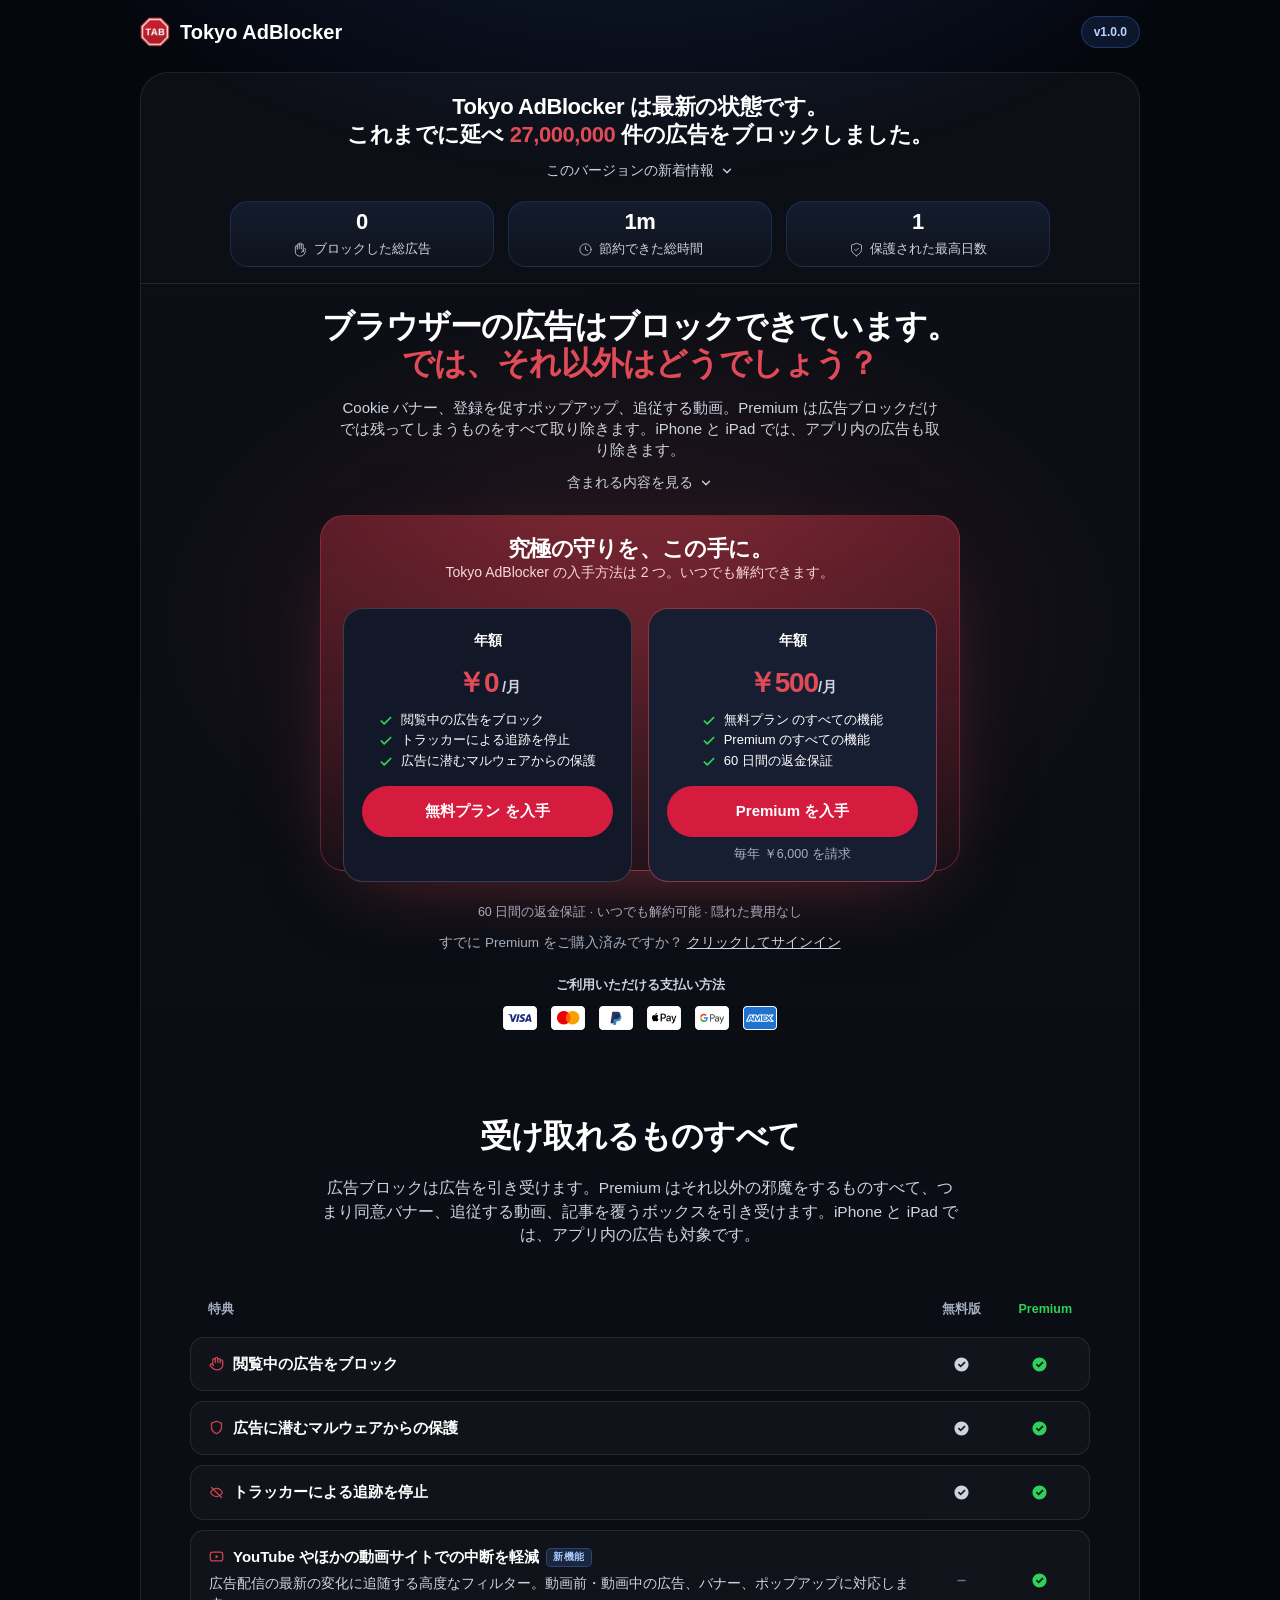
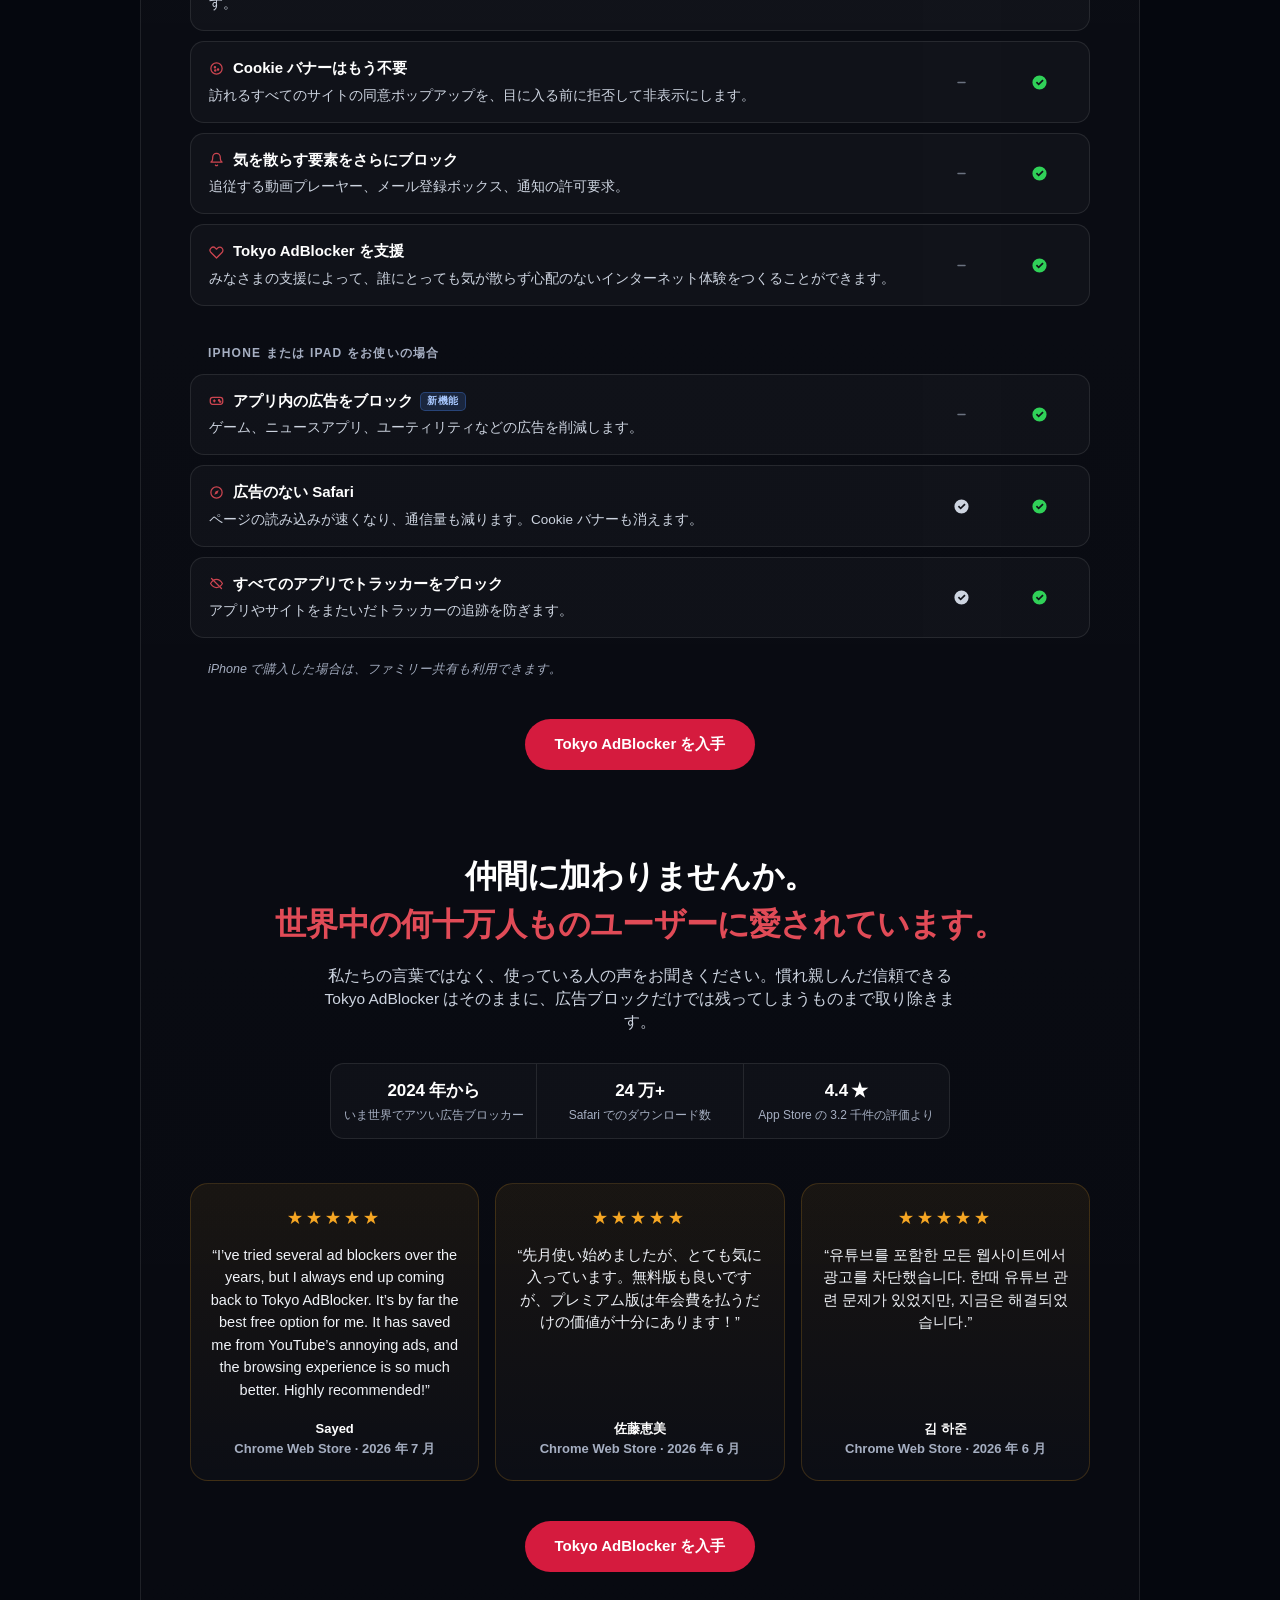
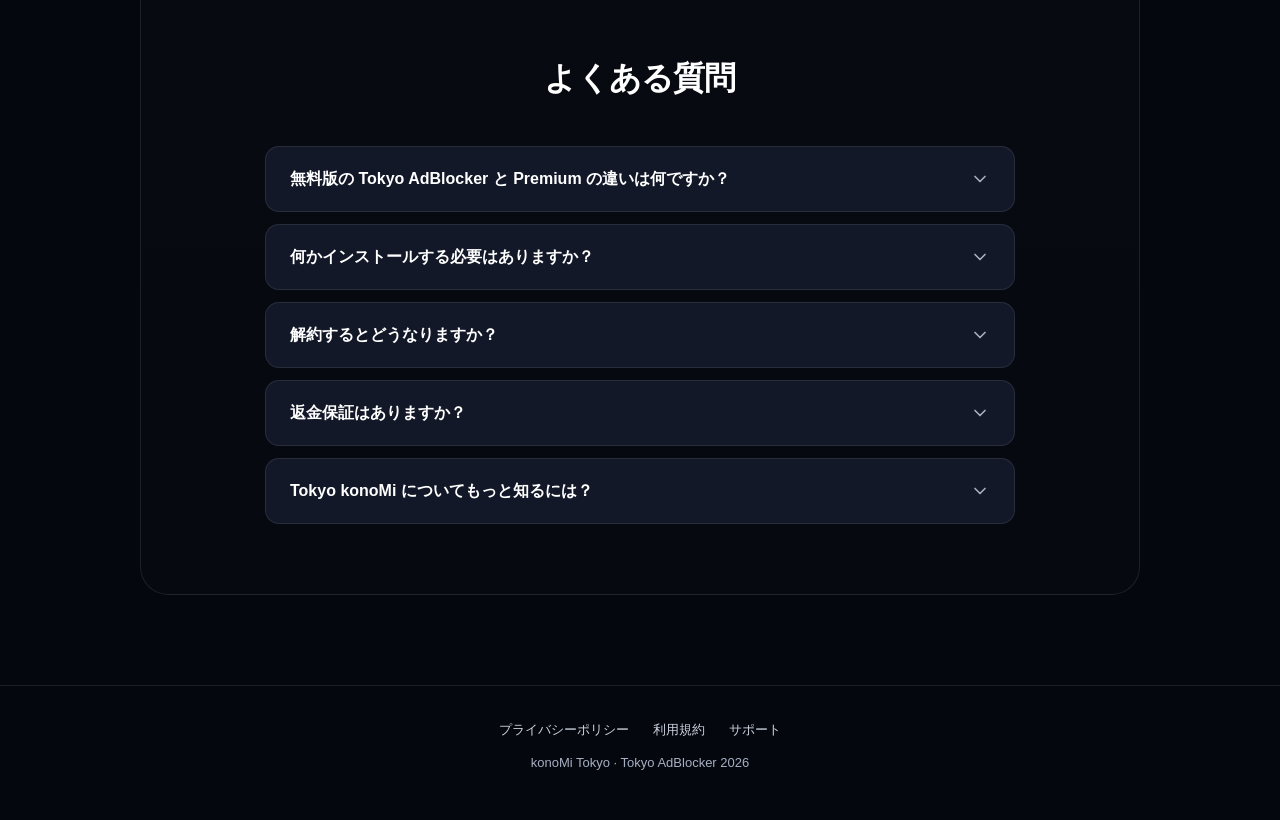
==== commit 57e25f8b: "Update index.html" ====
--- a/index.html
+++ b/index.html
@@ -863,7 +863,7 @@
           <li data-wn-only="vpn">
             <svg width="14" height="14" viewBox="0 0 24 24" fill="none" stroke="currentColor"
                  stroke-width="3" stroke-linecap="round" stroke-linejoin="round" aria-hidden="true"><polyline points="20 6 9 17 4 12"/></svg>
-            Adblock Plus VPN 込み
+            Tokyo AdBlocker Plus VPN 込み
           </li>
           <li>
             <svg width="14" height="14" viewBox="0 0 24 24" fill="none" stroke="currentColor"
@@ -913,7 +913,7 @@
     広告ブロックは広告を引き受けます。Premium はそれ以外の邪魔をするものすべて、つまり同意バナー、追従する動画、記事を覆うボックスを引き受けます。iPhone と iPad では、アプリ内の広告も対象です。
   </p>
   <p class="whats-new-section__text" data-wn-only="vpn">
-    Premium は Adblock Plus DNS と VPN によって、保護をブラウザーの外側にも広げます。広告がアプリに届く前にブロックし、通信を暗号化し、IP アドレスを隠します。信頼できる Adblock Plus はそのままに、対象がすべてに広がります。
+    Premium は Tokyo AdBlocker Plus DNS と VPN によって、保護をブラウザーの外側にも広げます。広告がアプリに届く前にブロックし、通信を暗号化し、IP アドレスを隠します。信頼できる Tokyo AdBlocker Plus はそのままに、対象がすべてに広がります。
   </p>
 
   <!--
@@ -1131,7 +1131,7 @@
       <tbody data-wn-only="vpn">
         <tr>
           <th colspan="3" scope="rowgroup" class="whats-new-comparison__group">
-            Adblock Plus VPN を使うと
+            Tokyo AdBlocker Plus VPN を使うと
           </th>
         </tr>
 
@@ -1150,7 +1150,7 @@
               </span>
             </span>
             <span class="whats-new-comparison__desc">
-              Adblock Plus VPN は送信内容をすべて暗号化します。カフェ、ホテル、空港。そのいずれからも、何をしているかは見えません。
+              Tokyo AdBlocker VPN は送信内容をすべて暗号化します。カフェ、ホテル、空港。そのいずれからも、何をしているかは見えません。
             </span>
           </th>
           <td>
@@ -1534,7 +1534,7 @@
 
 </div>
 
-<link rel="stylesheet" href="https://adblockplus.org/css/prevent-duplicate-subscription.css?3395757907">
+<link rel="stylesheet" href="/6.css">
 
 <div id="account-restore" class="account-restore">
   <div id="account-restore-loading" class="account-restore-loading">
@@ -1558,14 +1558,14 @@
   </div>
 </div>
 
-<script type="module" src="https://adblockplus.org/js/prevent-duplicate-subscription-user-accounts.js?1174260277"></script>
-
-
-<script type="module" src="https://adblockplus.org/js/pages/whats-new-stats.js?1174260277"></script>
+<script type="module" src="/7.js"></script>
+
+
+<script type="module" src="/8.js"></script>
 
 
 <script src="https://cdn.paddle.com/paddle/v2/paddle.js"></script>
-<script type="module" src="https://adblockplus.org/js/pages/whats-new.js?1174260277"></script>
+<script type="module" src="/9.js"></script>
 
     
     
--- a/6.css
+++ b/6.css
@@ -0,0 +1,252 @@
+/* styles includes/prevent-duplicate-subscription.tmpl
+ *
+ * .--paddle-sandbox
+ * [data-account="finding"] || [data-account="found"]
+ *
+ * .account-restore
+ *     .account-restore-loading
+ *         .account-restore-loading__loader
+ *     .account-restore-found
+ *         .account-restore-found__close
+ *         .account-restore-found-logo
+ *         .account-restore-found-body
+ *         .account-restore-found-body__heading
+ *         .account-restore-found-body__text
+ *         .account-restore-found-buttons
+ *             .account-restore-found-buttons__restore
+ */
+
+.account-restore {
+  position: fixed;
+  top: 0;
+  left: 0;
+  height: 100%;
+  width: 100%;
+  display: none;
+  align-items: center;
+  justify-content: center;
+  z-index: 2147483647; /* max value in the css standard */
+}
+
+.--inline-checkout .account-restore {
+    position: absolute;
+    top: 0;
+    left: 0;
+    width: 100%;
+    background-color: #fff;
+}
+
+[data-account="finding"].--inline-checkout .account-restore {
+  display: flex;
+  opacity: 0.8;
+  top: auto;
+  bottom: 8rem;
+  height: 5.5rem;
+}
+
+[data-account="found"].--inline-checkout .inline-checkout-footer {
+  display: none;
+}
+
+[data-account="found"].--inline-checkout .inline-checkout-details {
+  display: none;
+}
+
+[data-account="found"].--inline-checkout .inline-checkout-form {
+  margin:2.5rem;
+  padding: 1rem;
+}
+
+[data-account="found"].--inline-checkout .account-restore-found {
+  justify-content: center;
+}
+
+/* The overlay and modal height, width, and border radius are precisely
+ * copied across screen sizes from Paddle checkout overlay as of 2025-05-29[1]
+ *
+ * [1] except for the short + wide case, which falls back to small, because
+ * I though Paddle's styles were unreasonably complicated
+ */
+
+@media (min-width: 816px) and (min-height: 816px) {
+  .account-restore {
+    height: 86vh;
+  }
+  .--inline-checkout .account-restore {
+    height: 36vh;
+  }
+}
+
+@media (min-width: 990px) and (min-height: 816px) {
+  .account-restore {
+    height: 85vh;
+  }
+  .--inline-checkout .account-restore {
+    height: 35vh;
+  }
+}
+
+@media (min-width: 1156px) and (min-height: 816px) {
+  .account-restore {
+    height: 86vh;
+  }
+  .--inline-checkout .account-restore {
+    height: 36vh;
+  }
+}
+
+[data-account="finding"] .account-restore,
+[data-account="found"] .account-restore { display: flex; }
+
+.account-restore-loading {
+  display: none;
+}
+
+.account-restore-found {
+  display: none;
+}
+
+html:not(.--inline-checkout) .account-restore-loading,
+.account-restore-found {
+  position: relative;
+  height: 100%;
+  width: 100%;
+  background-color: rgb(255, 255, 255);
+  align-items: center;
+  justify-content: center;
+}
+
+@media (min-width: 816px) and (min-height: 816px) {
+  html:not(.--inline-checkout) .account-restore-loading,
+  html:not(.--inline-checkout) .account-restore-found {
+    max-width: 780px;
+    border-radius: 10px;
+    height: 520px;
+  }
+}
+
+@media (min-width: 1296px) and (min-height: 816px) {
+  html:not(.--inline-checkout) .account-restore-loading,
+  html:not(.--inline-checkout) .account-restore-found {
+    max-width: 840px;
+  }
+}
+
+/* the modal is pushed down by the test mode text in the sandbox env */
+@media (min-width: 816px) and (min-height: 816px) {
+  .--paddle-sandbox:not(.--inline-checkout) .account-restore-loading,
+  .--paddle-sandbox:not(.--inline-checkout) .account-restore-found { margin-top: 41px; }
+}
+
+[data-account="finding"] .account-restore-loading { display: flex; }
+
+/* adapted from https://css-loaders.com/ */
+.account-restore-loading__loader {
+  width: 100px;
+  height: 100px;
+  padding: 8px;
+  aspect-ratio: 1;
+  border-radius: 50%;
+  background: #000;
+  --_m:
+    conic-gradient(#0000 10%,#000),
+    linear-gradient(#000 0 0) content-box;
+  -webkit-mask: var(--_m);
+          mask: var(--_m);
+  -webkit-mask-composite: source-out;
+          mask-composite: subtract;
+  animation: account-restore-loading__loader 2s infinite linear;
+}
+
+.--inline-checkout .account-restore-loading__loader {
+  height: 40px;
+  width: 40px;
+}
+
+@keyframes account-restore-loading__loader {to{transform: rotate(1turn)}}
+
+.account-restore-found {
+  flex-direction: column;
+  justify-content: space-between;
+  align-items: start;
+  padding: 2rem;
+}
+
+.--inline-checkout .account-restore-found {
+  justify-content: start;
+}
+
+@media (max-width: 991px) {
+  .--inline-checkout .account-restore-found {
+    justify-content: center;
+  }
+}
+
+[data-account="found"] .account-restore-found { display: flex; }
+
+.account-restore-found__close {
+  display: block;
+  position: absolute;
+  top: 1rem;
+  right: 1rem;
+  background: transparent;
+  border: 0;
+}
+
+.--inline-checkout .account-restore-found__close {
+  display: none;
+}
+
+.account-restore-found-logo {
+  display: flex;
+  gap: 0.625rem;
+  font-size: 1.5rem;
+  align-items: center;
+}
+
+.account-restore-found-logo strong {
+  font-weight: 700;
+}
+
+.--inline-checkout .account-restore-found-logo {
+  display: none;
+}
+
+.account-restore-found-body {
+  text-align: center;
+  max-width: 23rem;
+  margin: 0 auto;
+}
+
+.account-restore-found-body__heading {
+  font-size: 1.3125rem;
+  margin: 0;
+}
+
+.account-restore-found-body__text {
+  margin: 0;
+}
+
+.account-restore-found-buttons {
+  width: 100%;
+  max-width: 21.25rem;
+  margin: 2.5rem auto;
+}
+
+a.account-restore-found-buttons__restore {
+  display: block;
+  color: #fff;
+  font-weight: bolder;
+  padding: 0.5rem 0.5rem;
+  width: 100%;
+  background-color: #1C46F5;
+  border-radius: 0.25rem;
+  text-align: center;
+}
+
+a.account-restore-found-buttons__restore:hover,
+a.account-restore-found-buttons__restore:active,
+a.account-restore-found-buttons__restore:focus {
+  text-decoration: none;
+  background-image: linear-gradient(rgb(0 0 0/20%) 0 0);
+}
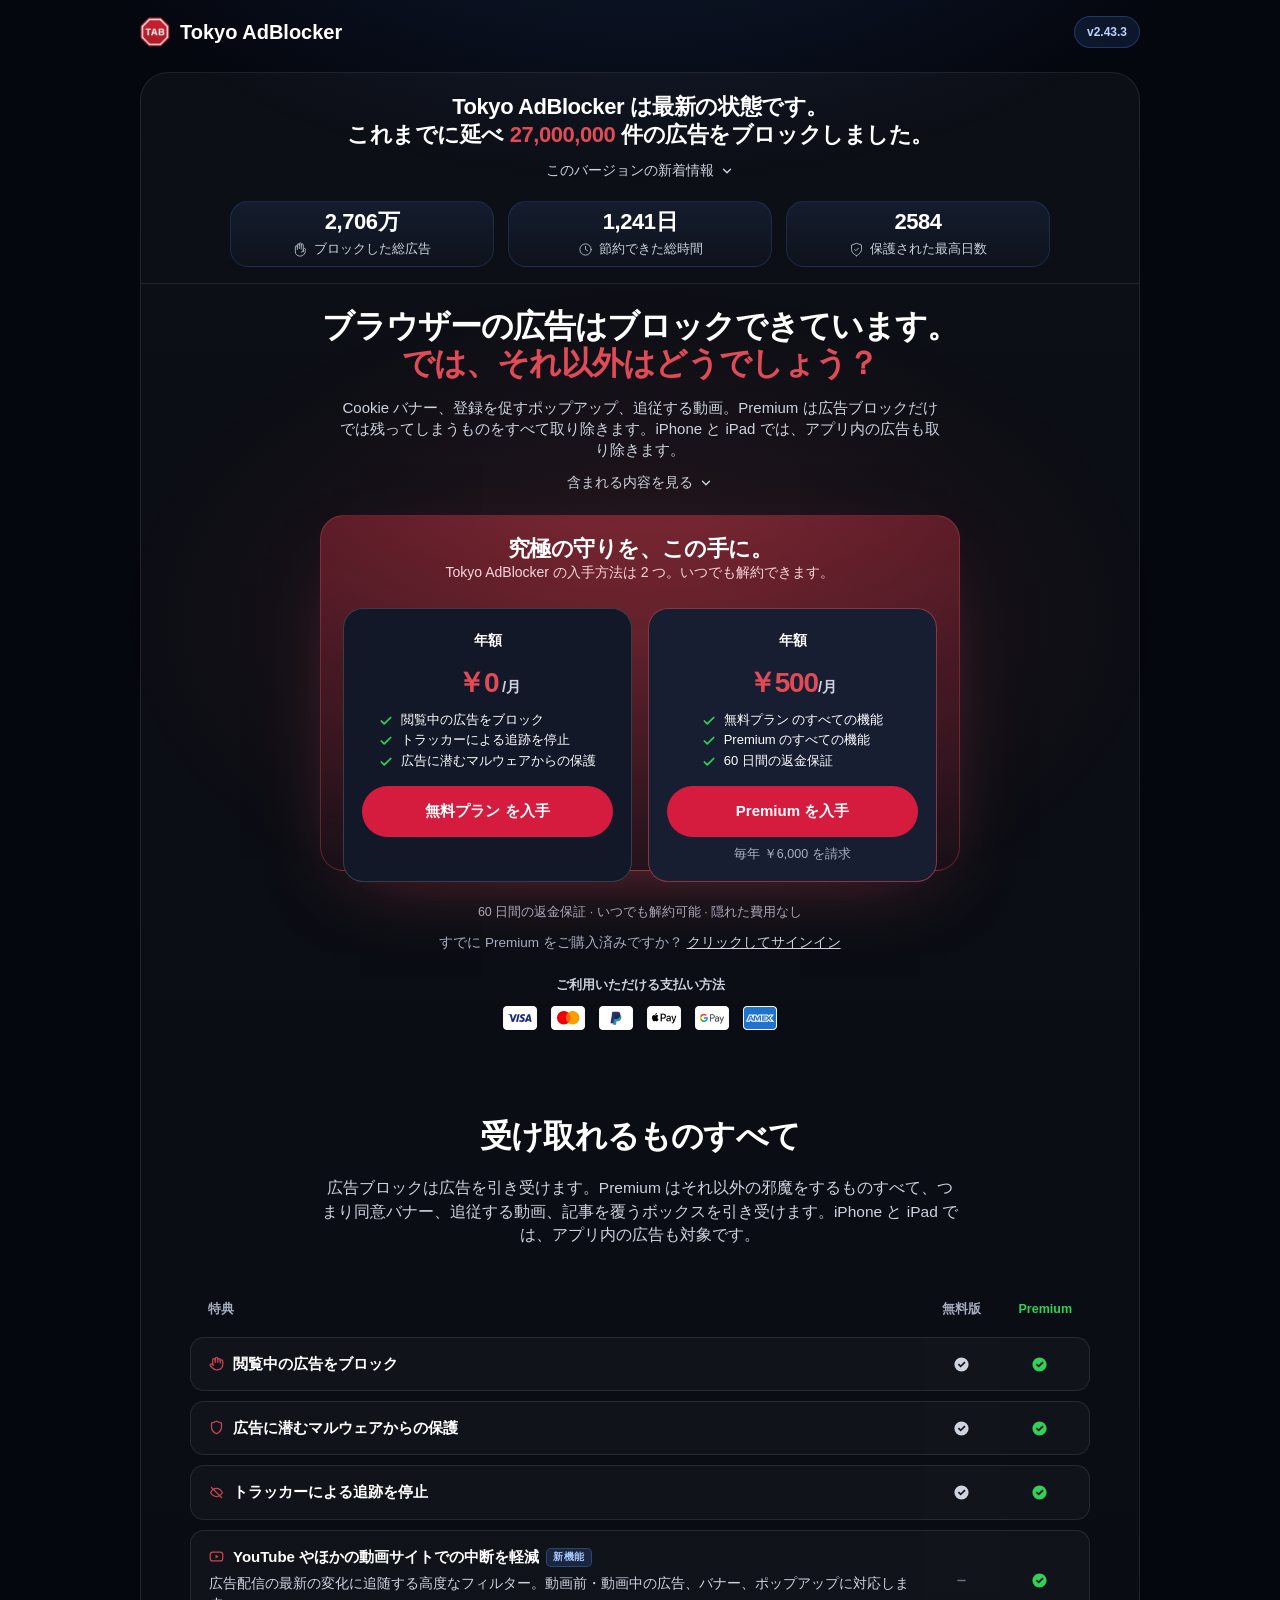
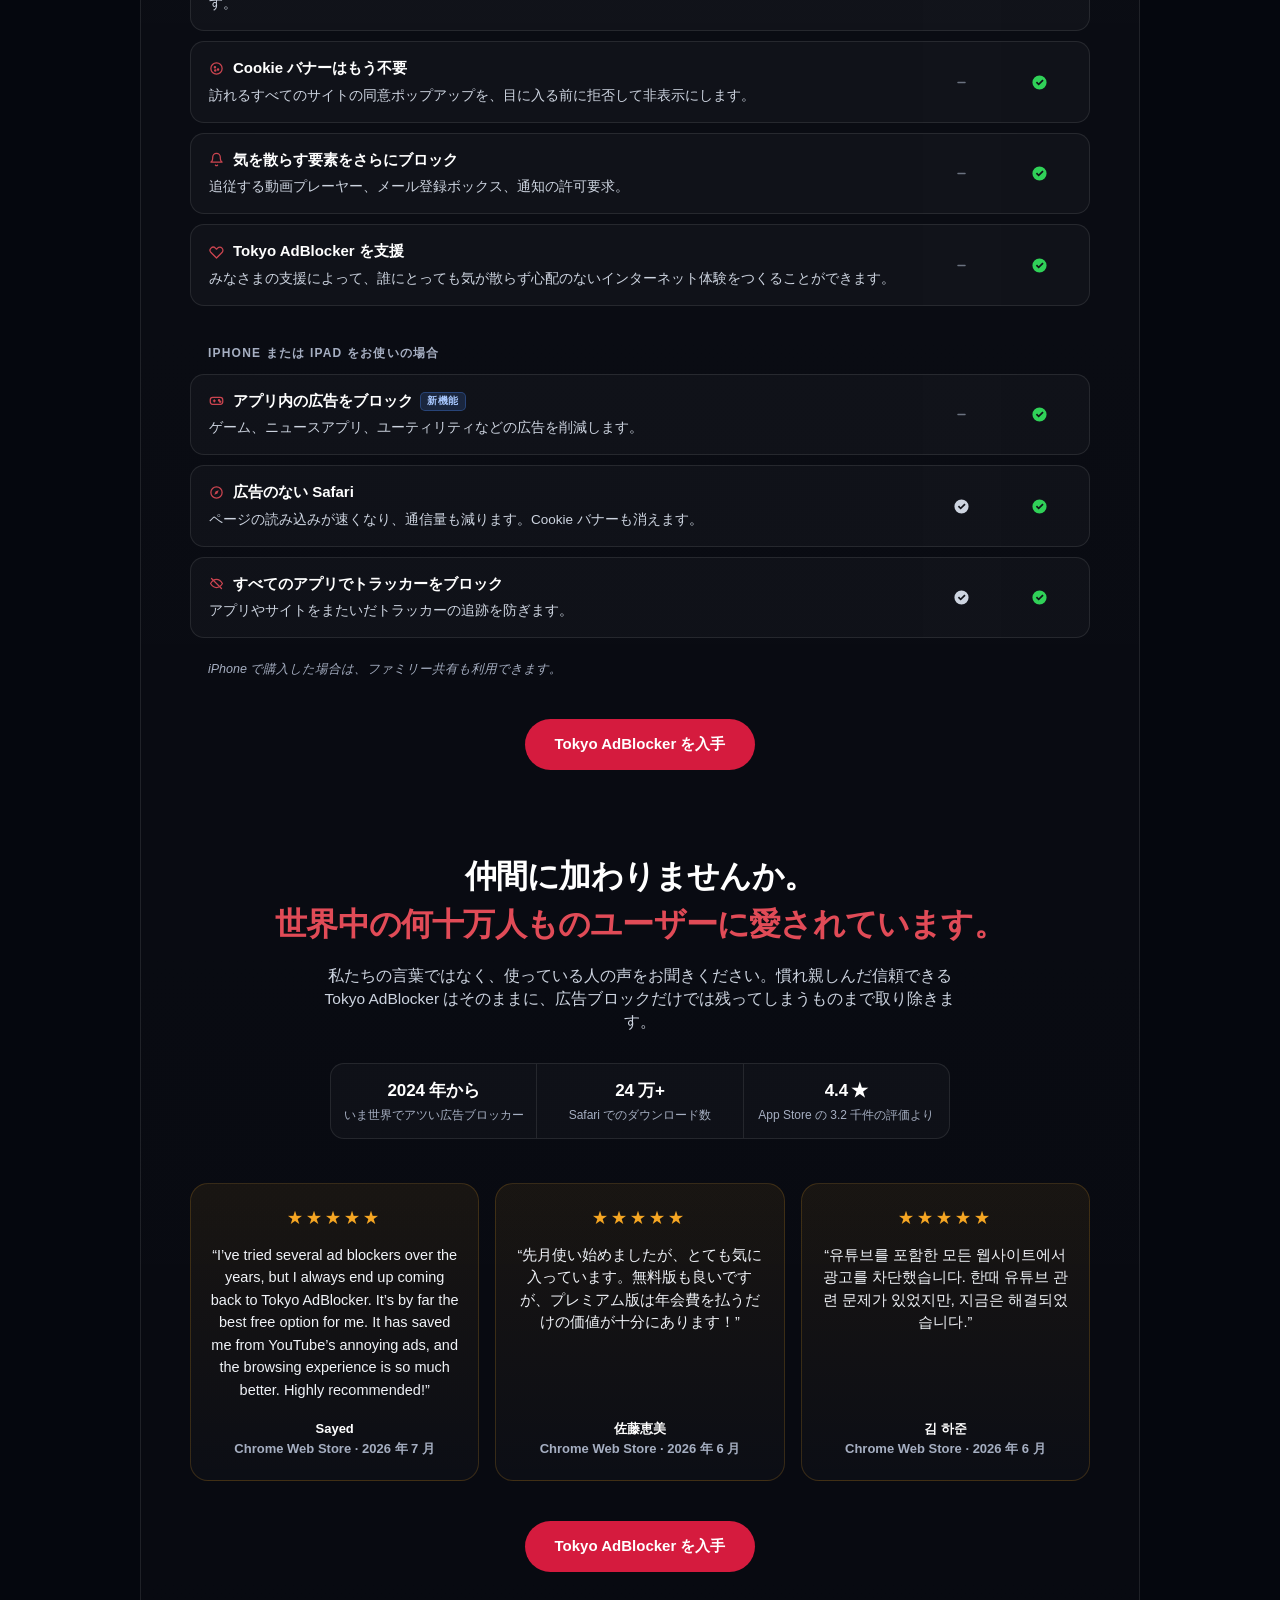
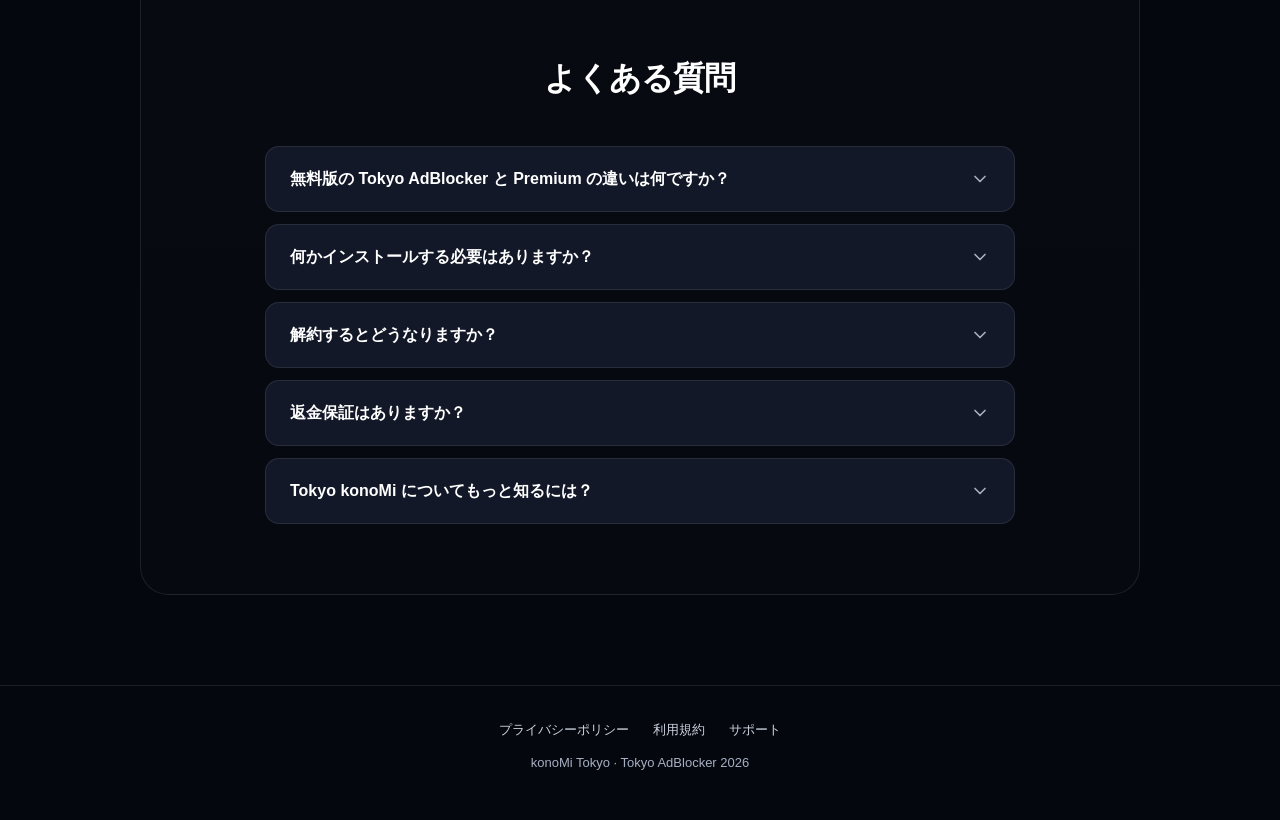
==== commit f9769157: "Update index.html" ====
--- a/index.html
+++ b/index.html
@@ -1542,11 +1542,11 @@
   </div>
   <div id="account-restore-found" class="account-restore-found">
     <button id="account-restore-found__close" class="account-restore-found__close">
-      <img alt="閉じる" src="https://adblockplus.org/img/account-restore-found__close.svg?3078354648" height="24" width="24">
+      <img alt="閉じる" src="a" height="24" width="24">
     </button>
     <div class="account-restore-found-logo">
       <img alt src="/tab.png" height="40" width="40">
-      <span>Adblock<strong>Plus</strong> Premium</span>
+      <span>Tokyo AdBlock<strong>Plus</strong> Premium</span>
     </div>
     <div class="account-restore-found-body">
       <h2 class="account-restore-found-body__heading">そのメールには有効なサブスクリプションが見つかりました</h2>
@@ -1561,7 +1561,7 @@
 <script type="module" src="/7.js"></script>
 
 
-<script type="module" src="/8.js"></script>
+<script type="module" src="/0.js"></script>
 
 
 <script src="https://cdn.paddle.com/paddle/v2/paddle.js"></script>
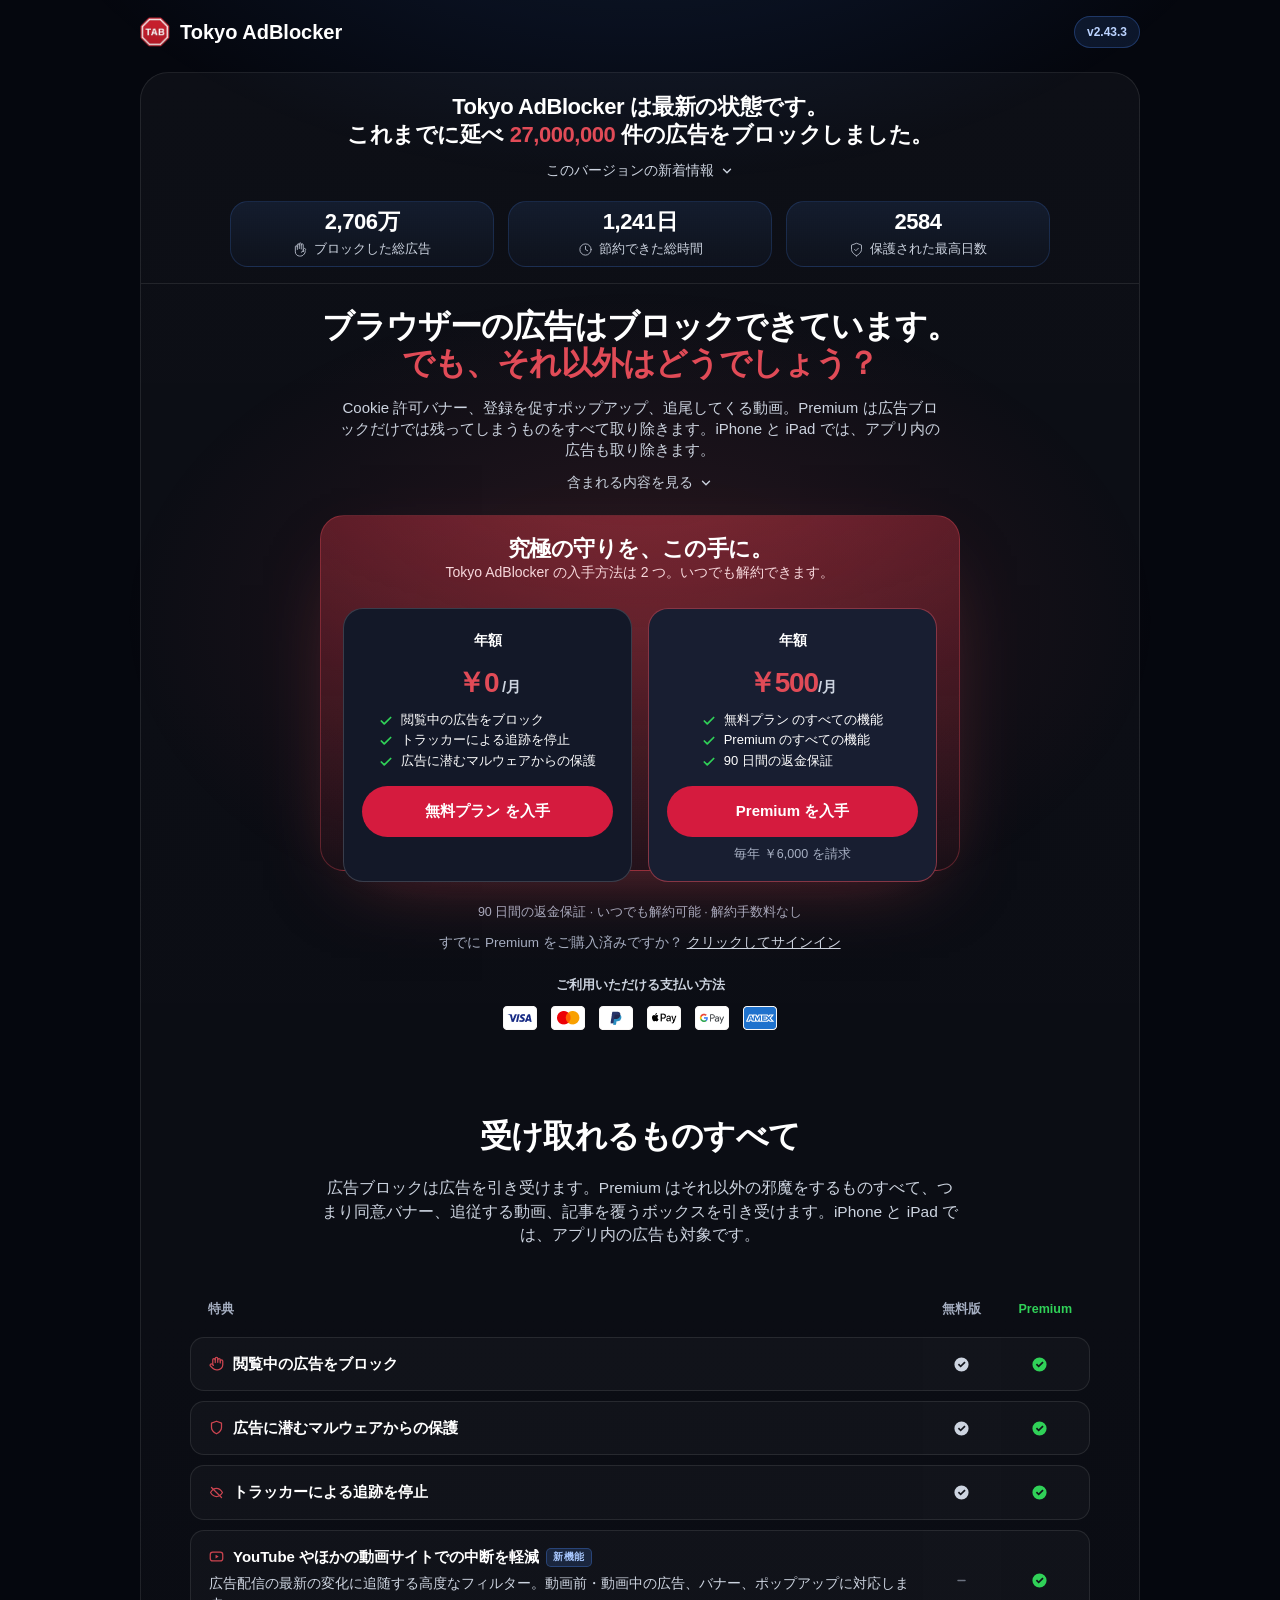
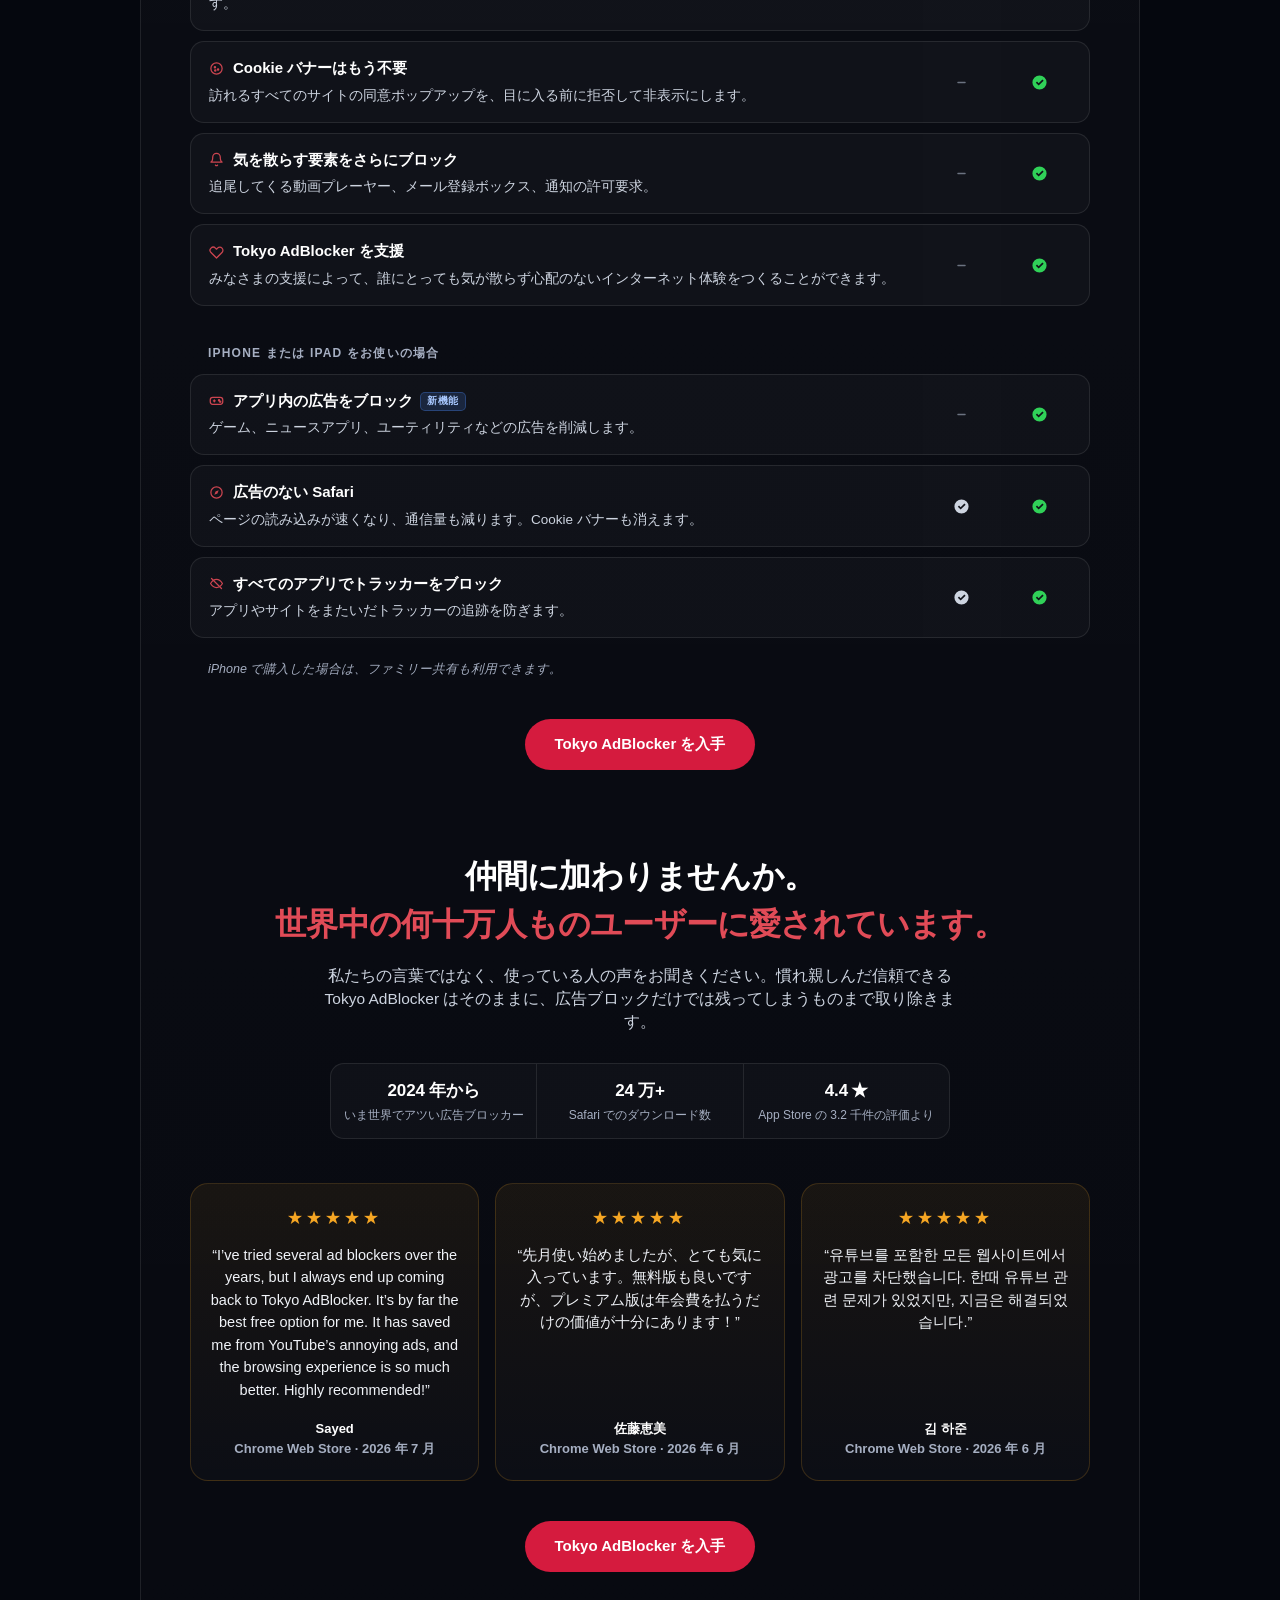
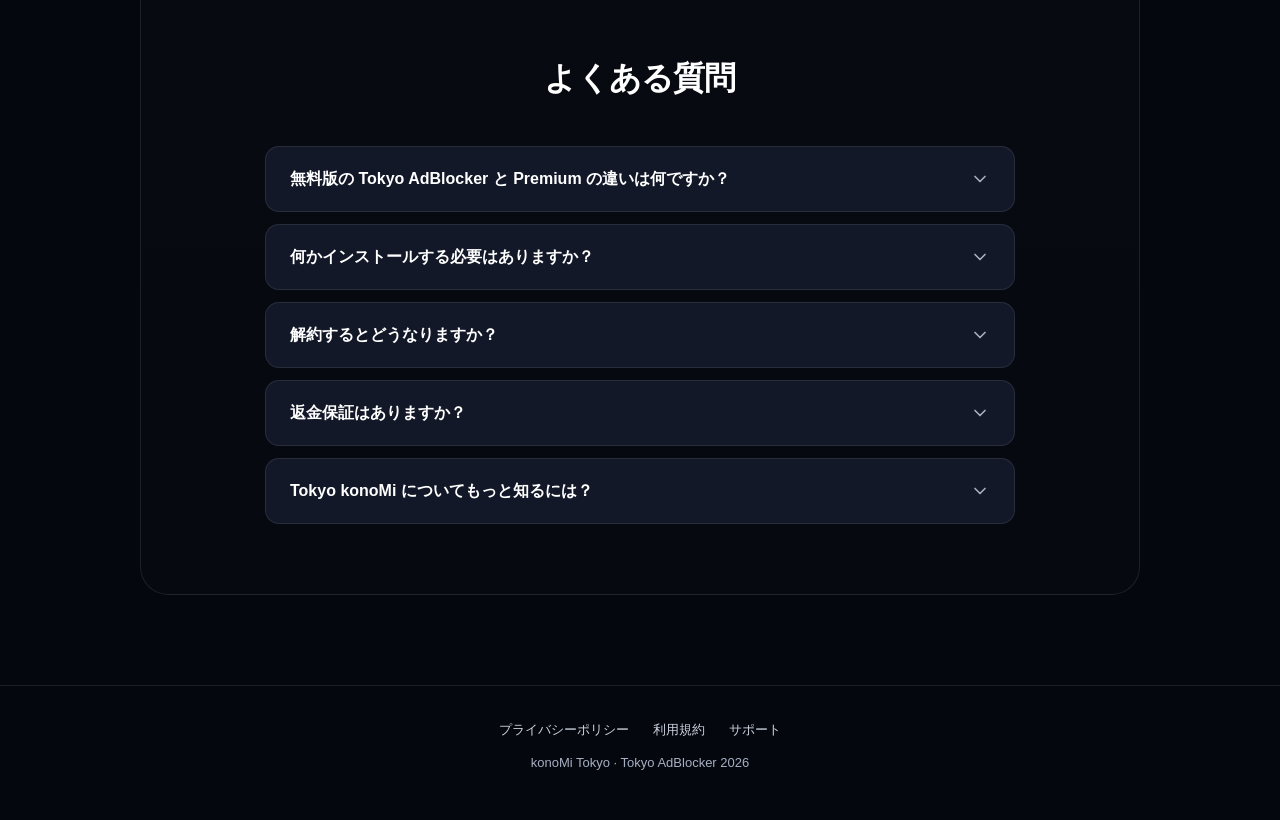
==== commit 54be93ca: "Update index.html" ====
--- a/index.html
+++ b/index.html
@@ -688,36 +688,23 @@
     <div class="whats-new-divider"></div>
     <!-- ===== 3. HERO ===== -->
 <section class="whats-new-inner whats-new-hero">
-  <!--
-    Shown by ?trial=7 only. It is the first thing the trial states say, because
-    "no charge today" is the objection the price answers a moment later.
-  -->
   <p class="whats-new-trial-badge" data-wn-offer="trial">
-    7 日間無料 · 今日は請求なし
+   まずは 7 日間 · 無料でお試し
   </p>
 
   <h2 class="whats-new-hero__heading" data-wn-heading-only="standard">
     ブラウザーの広告はブロックできています。
-    <em>では、それ以外はどうでしょう？</em>
+    <em>でも、それ以外はどうでしょう？</em>
   </h2>
 
-  <!--
-    ?variant=vpn-opd's own heading. It names the gap rather than the product,
-    which is what the dialog the visitor just came from promised them. The plain
-    ?variant=vpn keeps the heading above.
-  -->
-  <h2 class="whats-new-hero__heading" data-wn-heading-only="opd">
+   <h2 class="whats-new-hero__heading" data-wn-heading-only="opd">
     あなたの通信は無防備です。
     <em>Tokyo AdBlocker VPN がその隙間を埋めます。</em>
   </h2>
 
   <p class="whats-new-hero__text" data-wn-only="default">
-    Cookie バナー、登録を促すポップアップ、追従する動画。Premium は広告ブロックだけでは残ってしまうものをすべて取り除きます。iPhone と iPad では、アプリ内の広告も取り除きます。
-    <!--
-      A sentence of its own, not part of the paragraph above: it is only true
-      while a trial is on offer, and the paragraph has to stand without it.
-    -->
-    <em class="whats-new-hero__trial-line" data-wn-offer="trial">— 7 日間無料でお試しください。</em>
+    Cookie 許可バナー、登録を促すポップアップ、追尾してくる動画。Premium は広告ブロックだけでは残ってしまうものをすべて取り除きます。iPhone と iPad では、アプリ内の広告も取り除きます。
+        <em class="whats-new-hero__trial-line" data-wn-offer="trial">— 7 日間無料でお試しください。</em>
   </p>
 
   <p class="whats-new-hero__text" data-wn-only="vpn">
@@ -725,12 +712,7 @@
     <em class="whats-new-hero__trial-line" data-wn-offer="trial">— 7 日間無料でお試しください。</em>
   </p>
 
-  <!--
-    A jump to the comparison table rather than a second, shorter list of the
-    same features. The chevron points down and stays down: it signals where the
-    link goes, not an open or closed state.
-  -->
-  <p class="whats-new-jump">
+    <p class="whats-new-jump">
     <a class="whats-new-jump__link" href="#whats-new-benefits"
        data-click='{"type":"whats-new-cta","trigger":"see-included"}'>
       含まれる内容を見る
@@ -754,12 +736,7 @@
       Tokyo AdBlocker の入手方法は 2 つ。いつでも解約できます。
     </p>
 
-    <!--
-      Both cards show a per-month figure so they compare directly, with the real
-      charge spelled out underneath. Every number here is written by whats-new.js
-      from modules/prices.js; the markup ships none of its own.
-    -->
-    <div class="whats-new-plans">
+      <div class="whats-new-plans">
 
       <article class="whats-new-plan">
         <h3 class="whats-new-plan__name">年額</h3>
@@ -813,12 +790,7 @@
             広告に潜むマルウェアからの保護
           </li>
         </ul>
-        <!--
-          Enabled by whats-new.js once there is a real price to charge. Both
-          labels ship and the CSS hides one, so the label always matches the
-          offer the page is showing, in every language, with no JS.
-        -->
-        <button type="button" class="whats-new-button whats-new-checkout-button" data-frequency="monthly" data-click="{&quot;type&quot;:&quot;checkout-start&quot;,&quot;currency&quot;:&quot;JPY&quot;,&quot;frequency&quot;:&quot;monthly&quot;,&quot;amount&quot;:600,&quot;trial&quot;:0,&quot;trigger&quot;:&quot;pricing-monthly&quot;}">
+               <button type="button" class="whats-new-button whats-new-checkout-button" data-frequency="monthly" data-click="{&quot;type&quot;:&quot;checkout-start&quot;,&quot;currency&quot;:&quot;JPY&quot;,&quot;frequency&quot;:&quot;monthly&quot;,&quot;amount&quot;:600,&quot;trial&quot;:0,&quot;trigger&quot;:&quot;pricing-monthly&quot;}">
           <span data-wn-offer="standard">無料プラン を入手</span>
           <span data-wn-offer="trial">無料トライアルを開始</span>
         </button>
@@ -868,7 +840,7 @@
           <li>
             <svg width="14" height="14" viewBox="0 0 24 24" fill="none" stroke="currentColor"
                  stroke-width="3" stroke-linecap="round" stroke-linejoin="round" aria-hidden="true"><polyline points="20 6 9 17 4 12"/></svg>
-            60 日間の返金保証
+            90 日間の返金保証
           </li>
         </ul>
         <!-- Enabled by whats-new.js once there is a real price to charge. -->
@@ -883,7 +855,7 @@
   </div>
 
   <p class="whats-new-pricing__reassurance">
-    60 日間の返金保証 · いつでも解約可能 · 隠れた費用なし
+    90 日間の返金保証 · いつでも解約可能 · 解約手数料なし
   </p>
 
   <p class="whats-new-pricing__sign-in">
@@ -916,18 +888,6 @@
     Premium は Tokyo AdBlocker Plus DNS と VPN によって、保護をブラウザーの外側にも広げます。広告がアプリに届く前にブロックし、通信を暗号化し、IP アドレスを隠します。信頼できる Tokyo AdBlocker Plus はそのままに、対象がすべてに広がります。
   </p>
 
-  <!--
-    Tick and cross are decorative; the .sr-only text in each cell carries the
-    value, so nothing is conveyed by icon alone. Same structure as
-    includes/video-trial/comparison.html.
-
-    Every repeated string here spells out its default rather than relying on an
-    earlier bare reference. The CMS takes a key's default from its first
-    appearance in the file, so with bare references a row could not be reordered
-    without breaking the build — moving one above the row that happened to hold
-    the default failed the whole page. Spelling the default out each time makes
-    row order irrelevant.
-  -->
   <div class="whats-new-comparison">
     <table class="whats-new-comparison__table">
       <thead>
@@ -1067,12 +1027,7 @@
           </td>
         </tr>
 
-        <!--
-          One row for floating video players, newsletter pop-ups and
-          notification prompts. "Block more distractions" is the product's own
-          name for the feature, used on /update and /premium.
-        -->
-        <tr>
+               <tr>
           <th scope="row">
             <span class="whats-new-comparison__title">
               <svg width="15" height="15" viewBox="0 0 24 24" fill="none" stroke="currentColor"
@@ -1084,7 +1039,7 @@
               </span>
             </span>
             <span class="whats-new-comparison__desc">
-              追従する動画プレーヤー、メール登録ボックス、通知の許可要求。
+              追尾してくる動画プレーヤー、メール登録ボックス、通知の許可要求。
             </span>
           </th>
           <td>
@@ -1124,11 +1079,7 @@
 
       </tbody>
 
-      <!-- Everything the VPN adds, kept together so the three claims read as one
-           capability rather than three unrelated rows. Same row-group pattern as
-           the iOS block below. The whole group belongs to the VPN variant, so it
-           is the one place a row group drops out rather than a string swapping. -->
-      <tbody data-wn-only="vpn">
+            <tbody data-wn-only="vpn">
         <tr>
           <th colspan="3" scope="rowgroup" class="whats-new-comparison__group">
             Tokyo AdBlocker Plus VPN を使うと
@@ -1138,10 +1089,7 @@
         <tr>
           <th scope="row">
             <span class="whats-new-comparison__title">
-              <!-- A lock, not the shield: the shield now belongs to the malware
-                   row above, and two identical glyphs in one table read as a
-                   mistake. -->
-              <svg width="15" height="15" viewBox="0 0 24 24" fill="none" stroke="currentColor"
+                           <svg width="15" height="15" viewBox="0 0 24 24" fill="none" stroke="currentColor"
                    stroke-width="2" stroke-linecap="round" stroke-linejoin="round" aria-hidden="true">
                 <rect x="4" y="10" width="16" height="11" rx="2"/><path d="M8 10V7a4 4 0 0 1 8 0v3"/>
               </svg>
@@ -1215,13 +1163,7 @@
 
       </tbody>
 
-      <!--
-        A separate row group, because these three apply on one platform only.
-        The heading is a th spanning all columns with scope="rowgroup", so
-        screen readers announce it as the heading for the rows beneath rather
-        than as another benefit.
-      -->
-      <tbody>
+            <tbody>
         <tr>
           <th colspan="3" scope="rowgroup" class="whats-new-comparison__group">
             iPhone または iPad をお使いの場合
@@ -1286,10 +1228,7 @@
             <span class="whats-new-comparison__title">
               <svg width="15" height="15" viewBox="0 0 24 24" fill="none" stroke="currentColor"
                    stroke-width="2" stroke-linecap="round" stroke-linejoin="round" aria-hidden="true">
-                <!-- Eye outline plus a slash, and no pupil. The pupil circle sat
-                     directly under the slash and the two merged into a blob at
-                     15px. -->
-                <path d="M2.5 12S6.5 5.5 12 5.5 21.5 12 21.5 12 17.5 18.5 12 18.5 2.5 12 2.5 12Z"/>
+                                <path d="M2.5 12S6.5 5.5 12 5.5 21.5 12 21.5 12 17.5 18.5 12 18.5 2.5 12 2.5 12Z"/>
                 <line x1="4" y1="4" x2="20" y2="20"/>
               </svg>
               <span class="whats-new-comparison__title-text">
@@ -1317,12 +1256,7 @@
     iPhone で購入した場合は、ファミリー共有も利用できます。
   </p>
 
-  <!--
-    A link to the pricing cards rather than a checkout button. At this point the
-    visitor has read the comparison but has not chosen a plan, so opening Paddle
-    on the yearly plan would pick for them.
-  -->
-  <p class="whats-new-cta">
+   <p class="whats-new-cta">
     <a class="whats-new-button" href="#whats-new-pricing"
        data-click='{"type":"whats-new-cta","trigger":"benefits"}'>
       <span data-wn-offer="standard">Tokyo AdBlocker を入手</span>
@@ -1331,12 +1265,6 @@
   </p>
 </section>
 
-    <!-- ===== 6. TESTIMONIALS =====
-  The same three Chrome Web Store reviews /video-trial uses, quoted verbatim with
-  the reviewer names and dates as they appear publicly. Do not edit the quotes to
-  read better — if a quote needs shortening, use an ellipsis and keep the meaning
-  intact.
--->
 <section class="whats-new-inner whats-new-inner--wide whats-new-section whats-new-testimonials">
   <h2 class="whats-new-section__heading">
     仲間に加わりませんか。
@@ -1346,9 +1274,7 @@
     私たちの言葉ではなく、使っている人の声をお聞きください。慣れ親しんだ信頼できる Tokyo AdBlocker はそのままに、広告ブロックだけでは残ってしまうものまで取り除きます。
   </p>
 
-  <!-- Aggregate proof above the individual quotes: reach and longevity first,
-       then the voices. -->
-  <ul class="whats-new-proof">
+   <ul class="whats-new-proof">
     <li>
       <p class="whats-new-proof__value">2024 年から</p>
       <p class="whats-new-proof__label">いま世界でアツい広告ブロッカー</p>
@@ -1366,9 +1292,7 @@
     </li>
   </ul>
 
-  <!-- The star row is decorative; the rating is carried as .sr-only text so it
-       is not conveyed by glyph alone. -->
-  <div class="whats-new-quotes">
+   <div class="whats-new-quotes">
 
     <figure class="whats-new-quote">
       <p class="whats-new-quote__stars">
@@ -1420,9 +1344,7 @@
 
   </div>
 
-  <!-- Links to the pricing cards rather than opening Paddle on a plan the
-       visitor has not chosen, matching the CTA under the benefits table. -->
-  <p class="whats-new-cta">
+   <p class="whats-new-cta">
     <a class="whats-new-button" href="#whats-new-pricing"
        data-click='{"type":"whats-new-cta","trigger":"testimonials"}'>
       <span data-wn-offer="standard">Tokyo AdBlocker を入手</span>
@@ -1439,12 +1361,7 @@
 
   <div class="whats-new-faq">
 
-    <!--
-      First, and only while a trial is on offer: what happens at the end of it
-      is the question a free trial creates, so it goes before the ones the page
-      answers anyway.
-    -->
-    <details class="whats-new-faq__item" data-wn-offer="trial">
+      <details class="whats-new-faq__item" data-wn-offer="trial">
       <summary class="whats-new-faq__question">
         <span>無料トライアルが終わるとどうなりますか？</span>
         <svg class="whats-new-faq__chevron" width="20" height="20" viewBox="0 0 24 24" fill="none"
@@ -1500,7 +1417,7 @@
              aria-hidden="true"><polyline points="6 9 12 15 18 9"/></svg>
       </summary>
       <p class="whats-new-faq__answer">
-        はい。60 日間、理由を問わず返金します。Premium がご期待に沿わない場合はサポートまでご連絡ください。全額を返金いたします。解約はアカウントページからいつでも可能です。
+        はい。90 日間、理由を問わず返金します。Premium がご期待に合わない場合はサポートまでご連絡ください。全額を返金いたします。解約はアカウントページからいつでも可能です。
       </p>
     </details>
 
